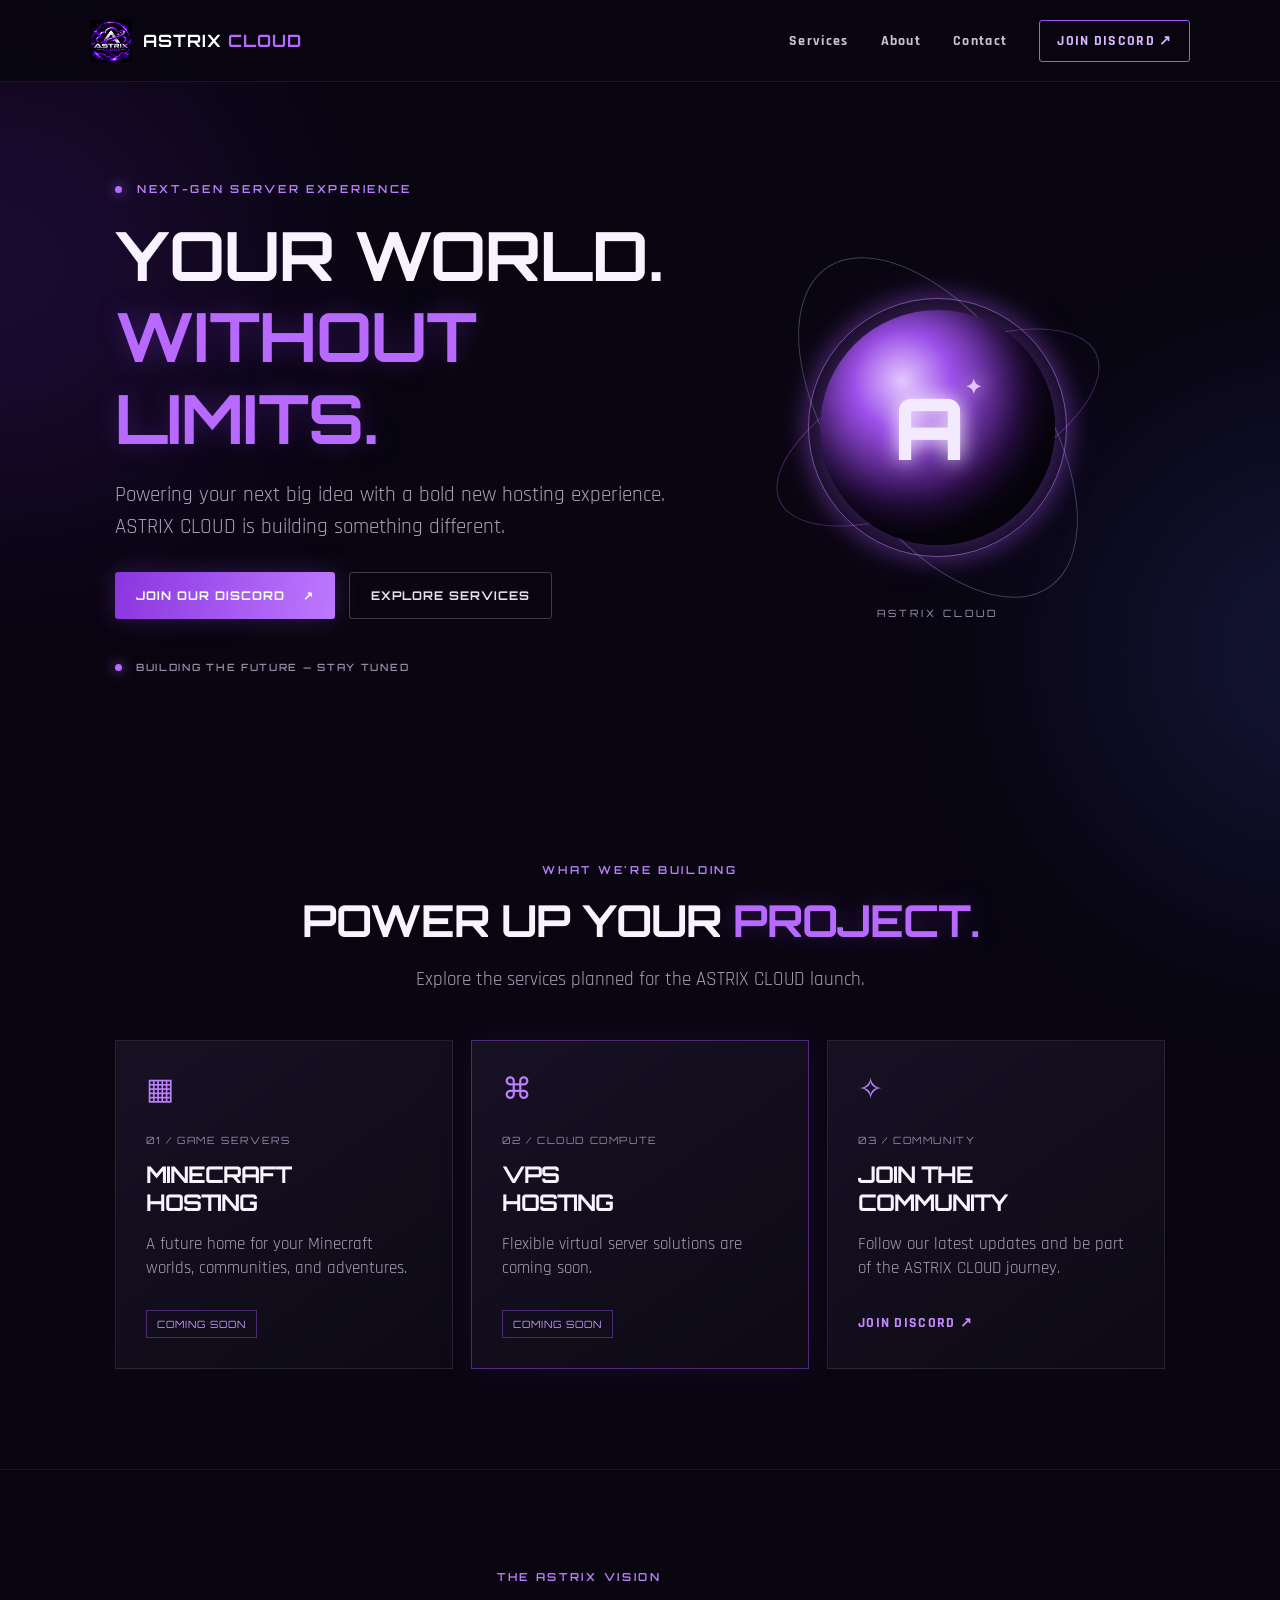
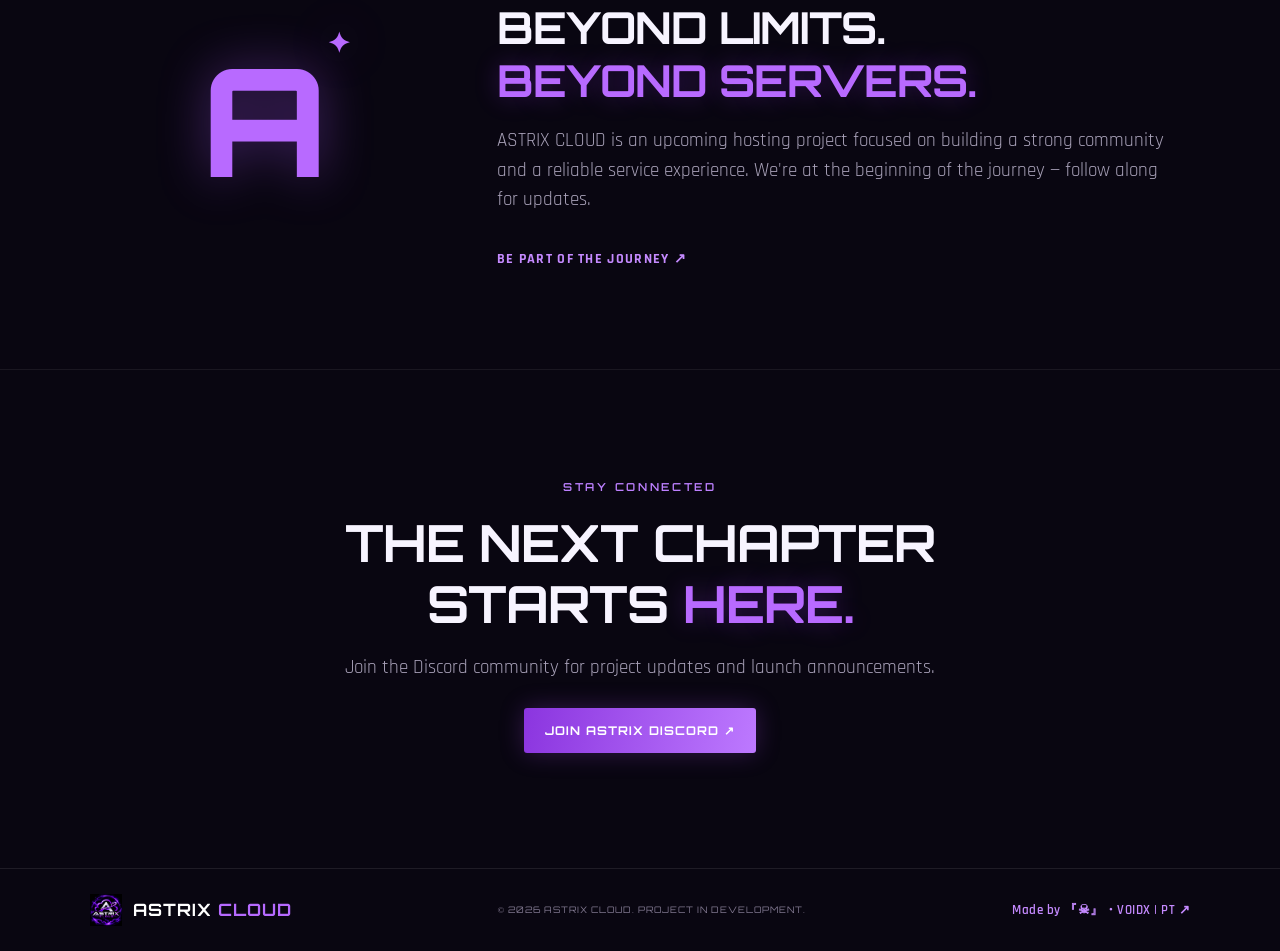
==== index.html @ 00c12e56 "Update index.html" ====
<!DOCTYPE html>
<html lang="en">
<head>
<meta charset="UTF-8">
<meta name="viewport" content="width=device-width, initial-scale=1.0">
<meta name="theme-color" content="#090611">
<title>ASTRIX CLOUD | Beyond Limits. Beyond Servers.</title>
<link rel="stylesheet" href="style.css">
</head>
<body>

<div class="ambient ambient-one"></div>
<div class="ambient ambient-two"></div>

<header class="topbar">
<a class="brand" href="#home">
<img src="AstrIX%20Cloud%20Neon%20Orbital%20Emblem.png" alt="ASTRIX CLOUD logo">
<span>ASTRIX <b>CLOUD</b></span>
</a>

<nav id="nav">
<a href="#services">Services</a>
<a href="#about">About</a>
<a href="#contact">Contact</a>
<a class="nav-cta" href="https://discord.gg/RMEctBCFh" target="_blank" rel="noopener">JOIN DISCORD ↗</a>
</nav>

<button class="menu" id="menu" aria-label="Toggle navigation">☰</button>
</header>

<main id="home">

<section class="hero">
<div class="hero-copy">
<div class="eyebrow"><span></span> NEXT-GEN SERVER EXPERIENCE</div>

<h1>YOUR WORLD.<br><em>WITHOUT LIMITS.</em></h1>

<p class="lead">Powering your next big idea with a bold new hosting experience. ASTRIX CLOUD is building something different.</p>

<div class="actions">
<a class="button primary" href="https://discord.gg/RMEctBCFh" target="_blank" rel="noopener">JOIN OUR DISCORD <span>↗</span></a>
<a class="button secondary" href="#services">EXPLORE SERVICES</a>
</div>

<div class="hero-note"><span class="pulse"></span> BUILDING THE FUTURE — STAY TUNED</div>
</div>

<div class="orb-wrap">
<div class="orbit orbit-a"></div>
<div class="orbit orbit-b"></div>
<div class="orb"><div class="orb-core">A<span>✦</span></div></div>
<div class="orbit-label">ASTRIX CLOUD</div>
</div>
</section>

<section class="section" id="services">
<div class="section-head">
<div class="eyebrow">WHAT WE'RE BUILDING</div>
<h2>POWER UP YOUR <em>PROJECT.</em></h2>
<p>Explore the services planned for the ASTRIX CLOUD launch.</p>
</div>

<div class="cards">

<article class="service-card">
<div class="card-icon">▦</div>
<div class="card-tag">01 / GAME SERVERS</div>
<h3>MINECRAFT<br>HOSTING</h3>
<p>A future home for your Minecraft worlds, communities, and adventures.</p>
<span class="status">COMING SOON</span>
</article>

<article class="service-card featured">
<div class="card-icon">⌘</div>
<div class="card-tag">02 / CLOUD COMPUTE</div>
<h3>VPS<br>HOSTING</h3>
<p>Flexible virtual server solutions are coming soon.</p>
<span class="status">COMING SOON</span>
</article>

<article class="service-card">
<div class="card-icon">✧</div>
<div class="card-tag">03 / COMMUNITY</div>
<h3>JOIN THE<br>COMMUNITY</h3>
<p>Follow our latest updates and be part of the ASTRIX CLOUD journey.</p>
<a class="text-link" href="https://discord.gg/RMEctBCFh" target="_blank" rel="noopener">JOIN DISCORD ↗</a>
</article>

</div>
</section>

<section class="about section" id="about">
<div class="about-mark">A<span>✦</span></div>

<div>
<div class="eyebrow">THE ASTRIX VISION</div>
<h2>BEYOND LIMITS.<br><em>BEYOND SERVERS.</em></h2>
<p>ASTRIX CLOUD is an upcoming hosting project focused on building a strong community and a reliable service experience. We're at the beginning of the journey — follow along for updates.</p>
<a class="text-link" href="https://discord.gg/RMEctBCFh" target="_blank" rel="noopener">BE PART OF THE JOURNEY ↗</a>
</div>
</section>

<section class="contact section" id="contact">
<div class="eyebrow">STAY CONNECTED</div>
<h2>THE NEXT CHAPTER<br>STARTS <em>HERE.</em></h2>
<p>Join the Discord community for project updates and launch announcements.</p>
<a class="button primary" href="https://discord.gg/RMEctBCFh" target="_blank" rel="noopener">JOIN ASTRIX DISCORD ↗</a>
</section>

</main>

<footer>
<a class="brand footer-brand" href="#home">
<img src="AstrIX%20Cloud%20Neon%20Orbital%20Emblem.png" alt="">
<span>ASTRIX <b>CLOUD</b></span>
</a>

<span class="copyright">© 2026 ASTRIX CLOUD. PROJECT IN DEVELOPMENT.</span>

<a class="credit" href="https://discord.com/channels/@me/1573220129108664345" target="_blank" rel="noopener">Made by 『☠』・VOIDX | PT ↗</a>
</footer>

<script src="script.js"></script>
</body>
</html>
---- style.css ----
@import url('https://fonts.googleapis.com/css2?family=Orbitron:wght@400;500;600;700;800&family=Rajdhani:wght@400;500;600;700&display=swap');
:root{--bg:#090611;--panel:#110d1d;--purple:#a855f7;--violet:#7c3aed;--silver:#d8d6e2;--muted:#a7a0b7}
*{box-sizing:border-box}html{scroll-behavior:smooth}body{margin:0;background:var(--bg);color:#f7f4ff;font-family:Rajdhani,Arial,sans-serif;overflow-x:hidden}
.ambient{position:fixed;width:440px;height:440px;border-radius:50%;filter:blur(130px);opacity:.17;pointer-events:none;z-index:-1}.ambient-one{background:#8b2cff;top:5%;left:-220px}.ambient-two{background:#5366ff;right:-260px;top:48%}
.topbar{height:82px;display:flex;align-items:center;justify-content:space-between;padding:0 7%;border-bottom:1px solid #ffffff12;background:#090611d9;backdrop-filter:blur(14px);position:sticky;top:0;z-index:10}
.brand{display:flex;align-items:center;gap:11px;color:#fff;text-decoration:none;font:700 17px Orbitron,sans-serif;letter-spacing:1px}.brand img{width:42px;height:42px;object-fit:contain}.brand b{color:#b66aff}
nav{display:flex;align-items:center;gap:32px}nav a,.text-link{color:#c9c3d6;text-decoration:none;font-weight:700;letter-spacing:1.3px;font-size:14px}nav a:hover,.text-link:hover{color:#c78aff}.nav-cta{border:1px solid #a855f7;padding:11px 17px;color:#d9b7ff;border-radius:3px}.menu{display:none;background:none;border:0;color:white;font-size:25px}
.hero{min-height:650px;padding:100px 9% 90px;display:grid;grid-template-columns:1.1fr .9fr;align-items:center;gap:40px;max-width:1440px;margin:auto}.eyebrow{font:600 11px Orbitron,sans-serif;letter-spacing:2.7px;color:#bd80ff}.eyebrow span,.pulse{display:inline-block;width:7px;height:7px;border-radius:50%;background:#b76aff;box-shadow:0 0 13px #b76aff;margin-right:9px}
h1,h2,h3{font-family:Orbitron,sans-serif;margin:18px 0;line-height:1.2;letter-spacing:-1px}h1{font-size:clamp(38px,5.3vw,72px)}h1 em,h2 em{font-style:normal;color:#b86aff;text-shadow:0 0 25px #8b35db55}h2{font-size:clamp(27px,3.5vw,44px)}.lead{max-width:550px;color:var(--muted);font-size:21px;line-height:1.5}.actions{display:flex;gap:14px;flex-wrap:wrap;margin:30px 0}.button{display:inline-flex;align-items:center;gap:18px;padding:15px 21px;text-decoration:none;font:700 12px Orbitron,sans-serif;letter-spacing:1px;border-radius:3px;transition:.2s}.primary{background:linear-gradient(100deg,#8b35df,#bd79ff);color:white;box-shadow:0 0 25px #9d48e544}.primary:hover{transform:translateY(-3px);box-shadow:0 0 34px #9d48e577}.secondary{border:1px solid #ffffff38;color:#e5dff0}.secondary:hover{border-color:#b86aff}.hero-note{font:600 10px Orbitron,sans-serif;letter-spacing:1.7px;color:#938aa5;margin-top:42px}
.orb-wrap{height:390px;position:relative;display:grid;place-items:center}.orb{width:235px;height:235px;border-radius:50%;display:grid;place-items:center;background:radial-gradient(circle at 35% 30%,#e5c7ff,#9c4fe9 22%,#30104e 55%,#090611 72%);box-shadow:0 0 45px #a855f777, inset -20px -25px 50px #05030b;position:relative}.orb:before{content:"";position:absolute;inset:-12px;border:1px solid #c58aff88;border-radius:50%;box-shadow:0 0 25px #a855f755}.orb-core{font:800 85px Orbitron;color:#f4eaff;text-shadow:0 0 20px #fff}.orb-core span{font-size:20px;vertical-align:top;color:#e4c6ff}.orbit{position:absolute;border:1px solid #b36aff55;border-radius:50%;width:350px;height:145px;transform:rotate(-25deg)}.orbit-b{width:390px;height:205px;transform:rotate(55deg);border-color:#aeb3d455}.orbit-label{position:absolute;bottom:4px;font:10px Orbitron;letter-spacing:3px;color:#a69bb8}
.section{padding:100px 9%;max-width:1440px;margin:auto}.section-head{text-align:center;margin-bottom:48px}.section-head p,.contact p{color:var(--muted);font-size:19px}.cards{display:grid;grid-template-columns:repeat(3,1fr);gap:18px}.service-card{padding:30px;background:linear-gradient(145deg,#171124,#0d0a15);border:1px solid #ffffff16;min-height:300px;position:relative}.service-card.featured{border-color:#a855f766;box-shadow:0 0 35px #8b35df18}.card-icon{font-size:30px;color:#bd80ff}.card-tag{font:10px Orbitron;color:#9286a8;letter-spacing:1.6px;margin-top:25px}.service-card h3{font-size:23px;margin:15px 0}.service-card p{color:#aaa2b9;font-size:17px;line-height:1.4}.status{display:inline-block;margin-top:12px;padding:7px 10px;border:1px solid #a855f766;color:#c993ff;font:10px Orbitron;letter-spacing:1px}.text-link{display:inline-block;margin-top:16px;color:#c58aff}
.about{display:grid;grid-template-columns:.65fr 1.35fr;align-items:center;gap:60px;border-top:1px solid #ffffff12;border-bottom:1px solid #ffffff12}.about p{max-width:680px;color:var(--muted);font-size:19px;line-height:1.55}.about-mark{font:800 150px Orbitron;color:#b86aff;text-shadow:0 0 50px #a855f766;text-align:center}.about-mark span{font-size:28px;vertical-align:top}
.contact{text-align:center;padding-top:110px;padding-bottom:115px}.contact p{margin:20px auto 28px}.contact h2{font-size:clamp(32px,4vw,52px)}
footer{border-top:1px solid #ffffff17;padding:25px 7%;display:flex;align-items:center;justify-content:space-between;gap:20px;flex-wrap:wrap}.footer-brand img{width:32px;height:32px}.copyright{font:9px Orbitron;color:#827991;letter-spacing:1px}.credit{font:600 13px Rajdhani;color:#c58aff;text-decoration:none;letter-spacing:.5px}.credit:hover{color:#fff}
@media(max-width:800px){.topbar{padding:0 5%}.menu{display:block}nav{display:none;position:absolute;top:81px;left:0;right:0;background:#100b1b;padding:22px;flex-direction:column;gap:22px;border-bottom:1px solid #ffffff22}nav.open{display:flex}.hero{grid-template-columns:1fr;padding:75px 7% 55px;text-align:center}.lead{margin:auto}.actions{justify-content:center}.orb-wrap{height:330px;transform:scale(.85)}.section{padding:75px 7%}.cards{grid-template-columns:1fr}.about{grid-template-columns:1fr;gap:20px;text-align:center}.about-mark{font-size:100px}.about p{margin:auto}.copyright{order:3;width:100%;text-align:center}footer{justify-content:center;text-align:center}}
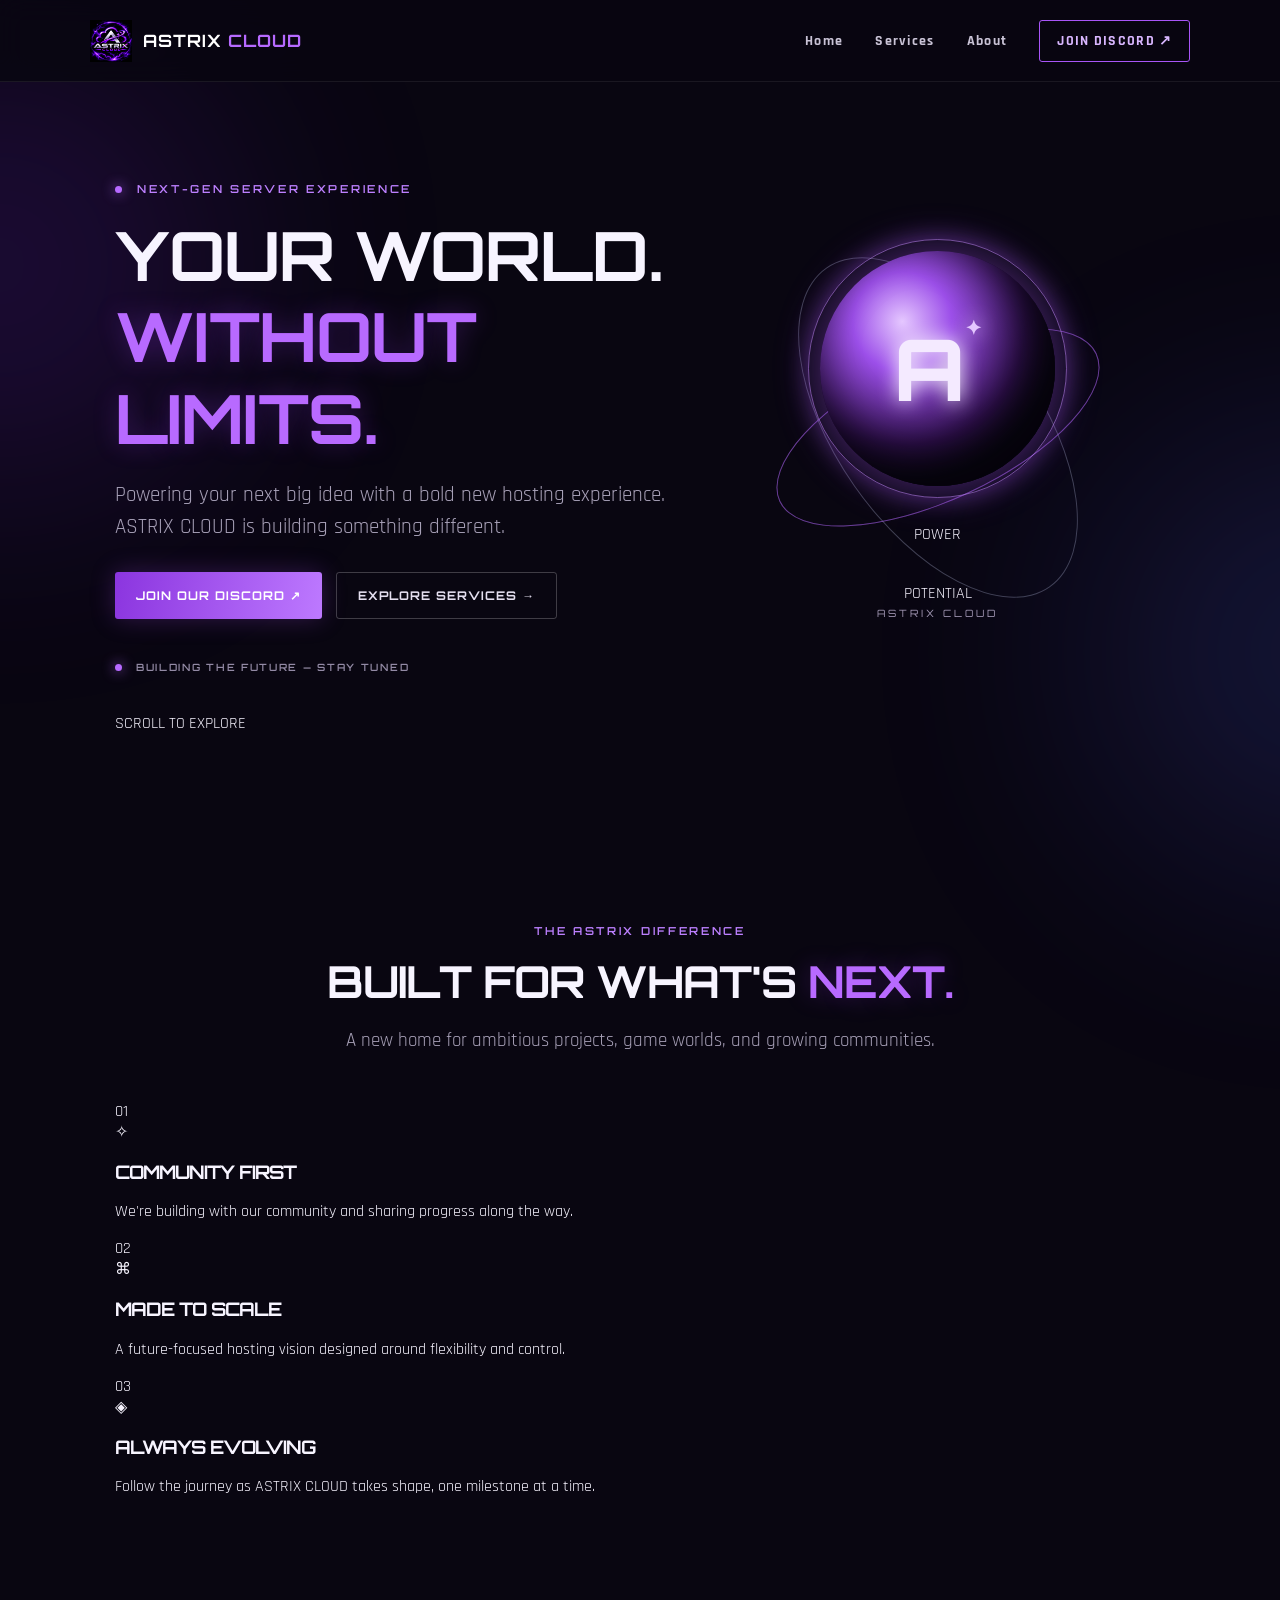
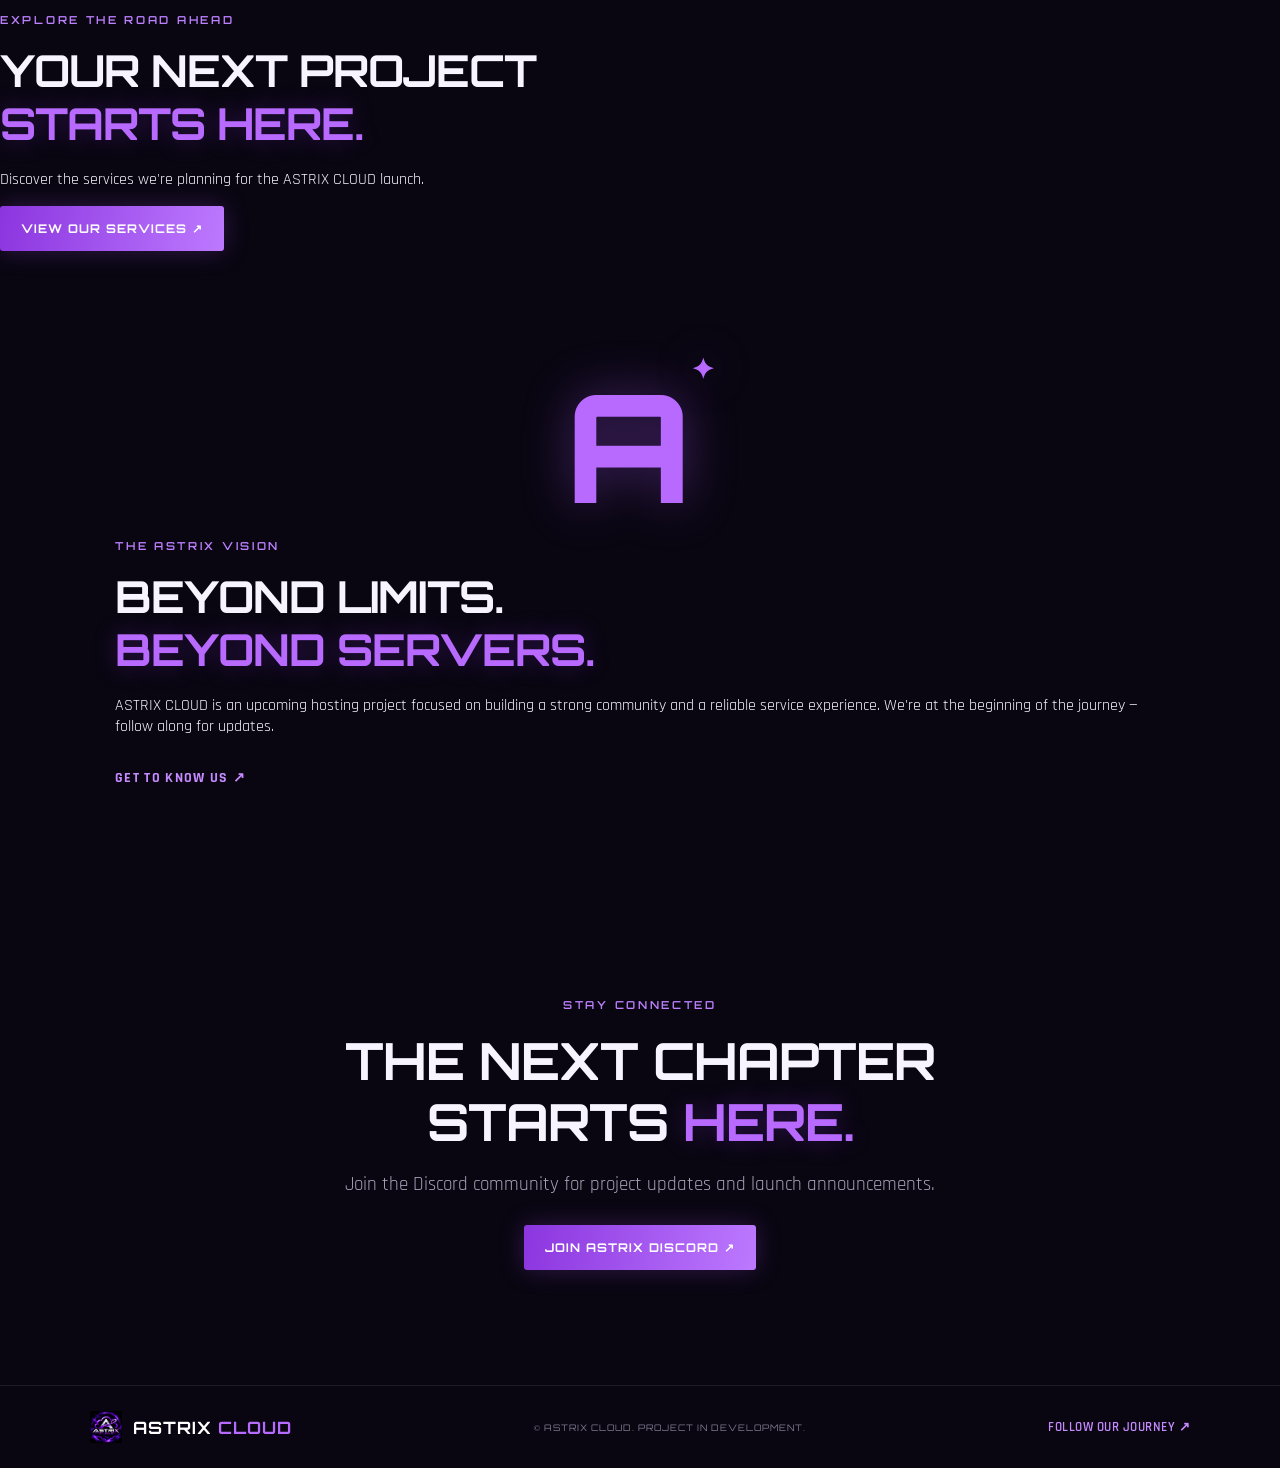
==== commit fc2991b8: "Update index.html" ====
--- a/index.html
+++ b/index.html
@@ -5,123 +5,122 @@
 <meta charset="UTF-8">
 <meta name="viewport" content="width=device-width, initial-scale=1.0">
 <meta name="theme-color" content="#090611">
-<title>ASTRIX CLOUD | Beyond Limits. Beyond Servers.</title>
+<title>ASTRIX CLOUD | Beyond Limits</title>
+<link rel="preconnect" href="https://fonts.googleapis.com">
+<link href="https://fonts.googleapis.com/css2?family=Orbitron:wght@400;500;600;700;800&family=Rajdhani:wght@400;500;600;700&display=swap" rel="stylesheet">
 <link rel="stylesheet" href="style.css">
 </head>
 <body>
-
+<div class="page-progress"></div>
+<div class="cursor-glow"></div>
 <div class="ambient ambient-one"></div>
 <div class="ambient ambient-two"></div>
+<div class="site-grid"></div>
 
 <header class="topbar">
-<a class="brand" href="#home">
-<img src="AstrIX%20Cloud%20Neon%20Orbital%20Emblem.png" alt="ASTRIX CLOUD logo">
+<a class="brand" href="index.html">
+<img src="AstrIX%20Cloud%20Neon%20Orbital%20Emblem.png" alt="ASTRIX CLOUD">
 <span>ASTRIX <b>CLOUD</b></span>
 </a>
-
+<button class="menu" id="menu" aria-label="Toggle navigation">☰</button>
 <nav id="nav">
-<a href="#services">Services</a>
-<a href="#about">About</a>
-<a href="#contact">Contact</a>
-<a class="nav-cta" href="https://discord.gg/RMEctBCFh" target="_blank" rel="noopener">JOIN DISCORD ↗</a>
+<a class="active" href="index.html">Home</a>
+<a href="services.html">Services</a>
+<a href="about.html">About</a>
+<a class="nav-cta" href="https://discord.gg/RMEctBCFh" target="_blank">JOIN DISCORD ↗</a>
 </nav>
-
-<button class="menu" id="menu" aria-label="Toggle navigation">☰</button>
 </header>
 
-<main id="home">
-
-<section class="hero">
+<main>
+<section class="hero page-shell">
 <div class="hero-copy">
-<div class="eyebrow"><span></span> NEXT-GEN SERVER EXPERIENCE</div>
-
-<h1>YOUR WORLD.<br><em>WITHOUT LIMITS.</em></h1>
-
-<p class="lead">Powering your next big idea with a bold new hosting experience. ASTRIX CLOUD is building something different.</p>
-
-<div class="actions">
-<a class="button primary" href="https://discord.gg/RMEctBCFh" target="_blank" rel="noopener">JOIN OUR DISCORD <span>↗</span></a>
-<a class="button secondary" href="#services">EXPLORE SERVICES</a>
+<div class="eyebrow reveal"><span class="live-dot"></span> NEXT-GEN SERVER EXPERIENCE</div>
+<h1 class="reveal delay-1">YOUR WORLD.<br><em>WITHOUT LIMITS.</em></h1>
+<p class="lead reveal delay-2">Powering your next big idea with a bold new hosting experience. ASTRIX CLOUD is building something different.</p>
+<div class="actions reveal delay-3">
+<a class="button primary" href="https://discord.gg/RMEctBCFh" target="_blank">JOIN OUR DISCORD ↗</a>
+<a class="button secondary" href="services.html">EXPLORE SERVICES →</a>
+</div>
+<div class="hero-note reveal delay-3"><span class="pulse"></span> BUILDING THE FUTURE — STAY TUNED</div>
 </div>
 
-<div class="hero-note"><span class="pulse"></span> BUILDING THE FUTURE — STAY TUNED</div>
-</div>
-
-<div class="orb-wrap">
+<div class="orb-wrap reveal delay-2">
 <div class="orbit orbit-a"></div>
 <div class="orbit orbit-b"></div>
+<div class="orbit orbit-c"></div>
 <div class="orb"><div class="orb-core">A<span>✦</span></div></div>
 <div class="orbit-label">ASTRIX CLOUD</div>
+<span class="orbit-chip chip-one">POWER</span>
+<span class="orbit-chip chip-two">POTENTIAL</span>
+</div>
+<div class="scroll-cue"><span></span> SCROLL TO EXPLORE</div>
+</section>
+
+<section class="section page-shell">
+<div class="section-head reveal">
+<div class="eyebrow">THE ASTRIX DIFFERENCE</div>
+<h2>BUILT FOR WHAT'S <em>NEXT.</em></h2>
+<p>A new home for ambitious projects, game worlds, and growing communities.</p>
+</div>
+<div class="feature-strip">
+<article class="feature-card reveal">
+<span class="feature-number">01</span>
+<div class="feature-icon">✧</div>
+<h3>COMMUNITY FIRST</h3>
+<p>We're building with our community and sharing progress along the way.</p>
+</article>
+<article class="feature-card reveal delay-1">
+<span class="feature-number">02</span>
+<div class="feature-icon">⌘</div>
+<h3>MADE TO SCALE</h3>
+<p>A future-focused hosting vision designed around flexibility and control.</p>
+</article>
+<article class="feature-card reveal delay-2">
+<span class="feature-number">03</span>
+<div class="feature-icon">◈</div>
+<h3>ALWAYS EVOLVING</h3>
+<p>Follow the journey as ASTRIX CLOUD takes shape, one milestone at a time.</p>
+</article>
 </div>
 </section>
 
-<section class="section" id="services">
-<div class="section-head">
-<div class="eyebrow">WHAT WE'RE BUILDING</div>
-<h2>POWER UP YOUR <em>PROJECT.</em></h2>
-<p>Explore the services planned for the ASTRIX CLOUD launch.</p>
+<section class="preview-band">
+<div class="preview-inner page-shell reveal">
+<div>
+<div class="eyebrow">EXPLORE THE ROAD AHEAD</div>
+<h2>YOUR NEXT PROJECT<br><em>STARTS HERE.</em></h2>
+<p>Discover the services we're planning for the ASTRIX CLOUD launch.</p>
 </div>
-
-<div class="cards">
-
-<article class="service-card">
-<div class="card-icon">▦</div>
-<div class="card-tag">01 / GAME SERVERS</div>
-<h3>MINECRAFT<br>HOSTING</h3>
-<p>A future home for your Minecraft worlds, communities, and adventures.</p>
-<span class="status">COMING SOON</span>
-</article>
-
-<article class="service-card featured">
-<div class="card-icon">⌘</div>
-<div class="card-tag">02 / CLOUD COMPUTE</div>
-<h3>VPS<br>HOSTING</h3>
-<p>Flexible virtual server solutions are coming soon.</p>
-<span class="status">COMING SOON</span>
-</article>
-
-<article class="service-card">
-<div class="card-icon">✧</div>
-<div class="card-tag">03 / COMMUNITY</div>
-<h3>JOIN THE<br>COMMUNITY</h3>
-<p>Follow our latest updates and be part of the ASTRIX CLOUD journey.</p>
-<a class="text-link" href="https://discord.gg/RMEctBCFh" target="_blank" rel="noopener">JOIN DISCORD ↗</a>
-</article>
-
+<a class="button primary" href="services.html">VIEW OUR SERVICES ↗</a>
 </div>
 </section>
 
-<section class="about section" id="about">
-<div class="about-mark">A<span>✦</span></div>
-
-<div>
+<section class="section page-shell mini-about">
+<div class="about-mark reveal">A<span>✦</span></div>
+<div class="reveal delay-1">
 <div class="eyebrow">THE ASTRIX VISION</div>
 <h2>BEYOND LIMITS.<br><em>BEYOND SERVERS.</em></h2>
 <p>ASTRIX CLOUD is an upcoming hosting project focused on building a strong community and a reliable service experience. We're at the beginning of the journey — follow along for updates.</p>
-<a class="text-link" href="https://discord.gg/RMEctBCFh" target="_blank" rel="noopener">BE PART OF THE JOURNEY ↗</a>
+<a class="text-link" href="about.html">GET TO KNOW US ↗</a>
 </div>
 </section>
 
-<section class="contact section" id="contact">
+<section class="contact section page-shell reveal">
 <div class="eyebrow">STAY CONNECTED</div>
 <h2>THE NEXT CHAPTER<br>STARTS <em>HERE.</em></h2>
 <p>Join the Discord community for project updates and launch announcements.</p>
-<a class="button primary" href="https://discord.gg/RMEctBCFh" target="_blank" rel="noopener">JOIN ASTRIX DISCORD ↗</a>
+<a class="button primary" href="https://discord.gg/RMEctBCFh" target="_blank">JOIN ASTRIX DISCORD ↗</a>
 </section>
-
 </main>
 
 <footer>
-<a class="brand footer-brand" href="#home">
+<a class="brand footer-brand" href="index.html">
 <img src="AstrIX%20Cloud%20Neon%20Orbital%20Emblem.png" alt="">
 <span>ASTRIX <b>CLOUD</b></span>
 </a>
-
-<span class="copyright">© 2026 ASTRIX CLOUD. PROJECT IN DEVELOPMENT.</span>
-
-<a class="credit" href="https://discord.com/channels/@me/1573220129108664345" target="_blank" rel="noopener">Made by 『☠』・VOIDX | PT ↗</a>
+<span class="copyright">© <span class="year"></span> ASTRIX CLOUD. PROJECT IN DEVELOPMENT.</span>
+<a class="credit" href="https://discord.gg/RMEctBCFh" target="_blank">FOLLOW OUR JOURNEY ↗</a>
 </footer>
-
 <script src="script.js"></script>
 </body>
 </html>
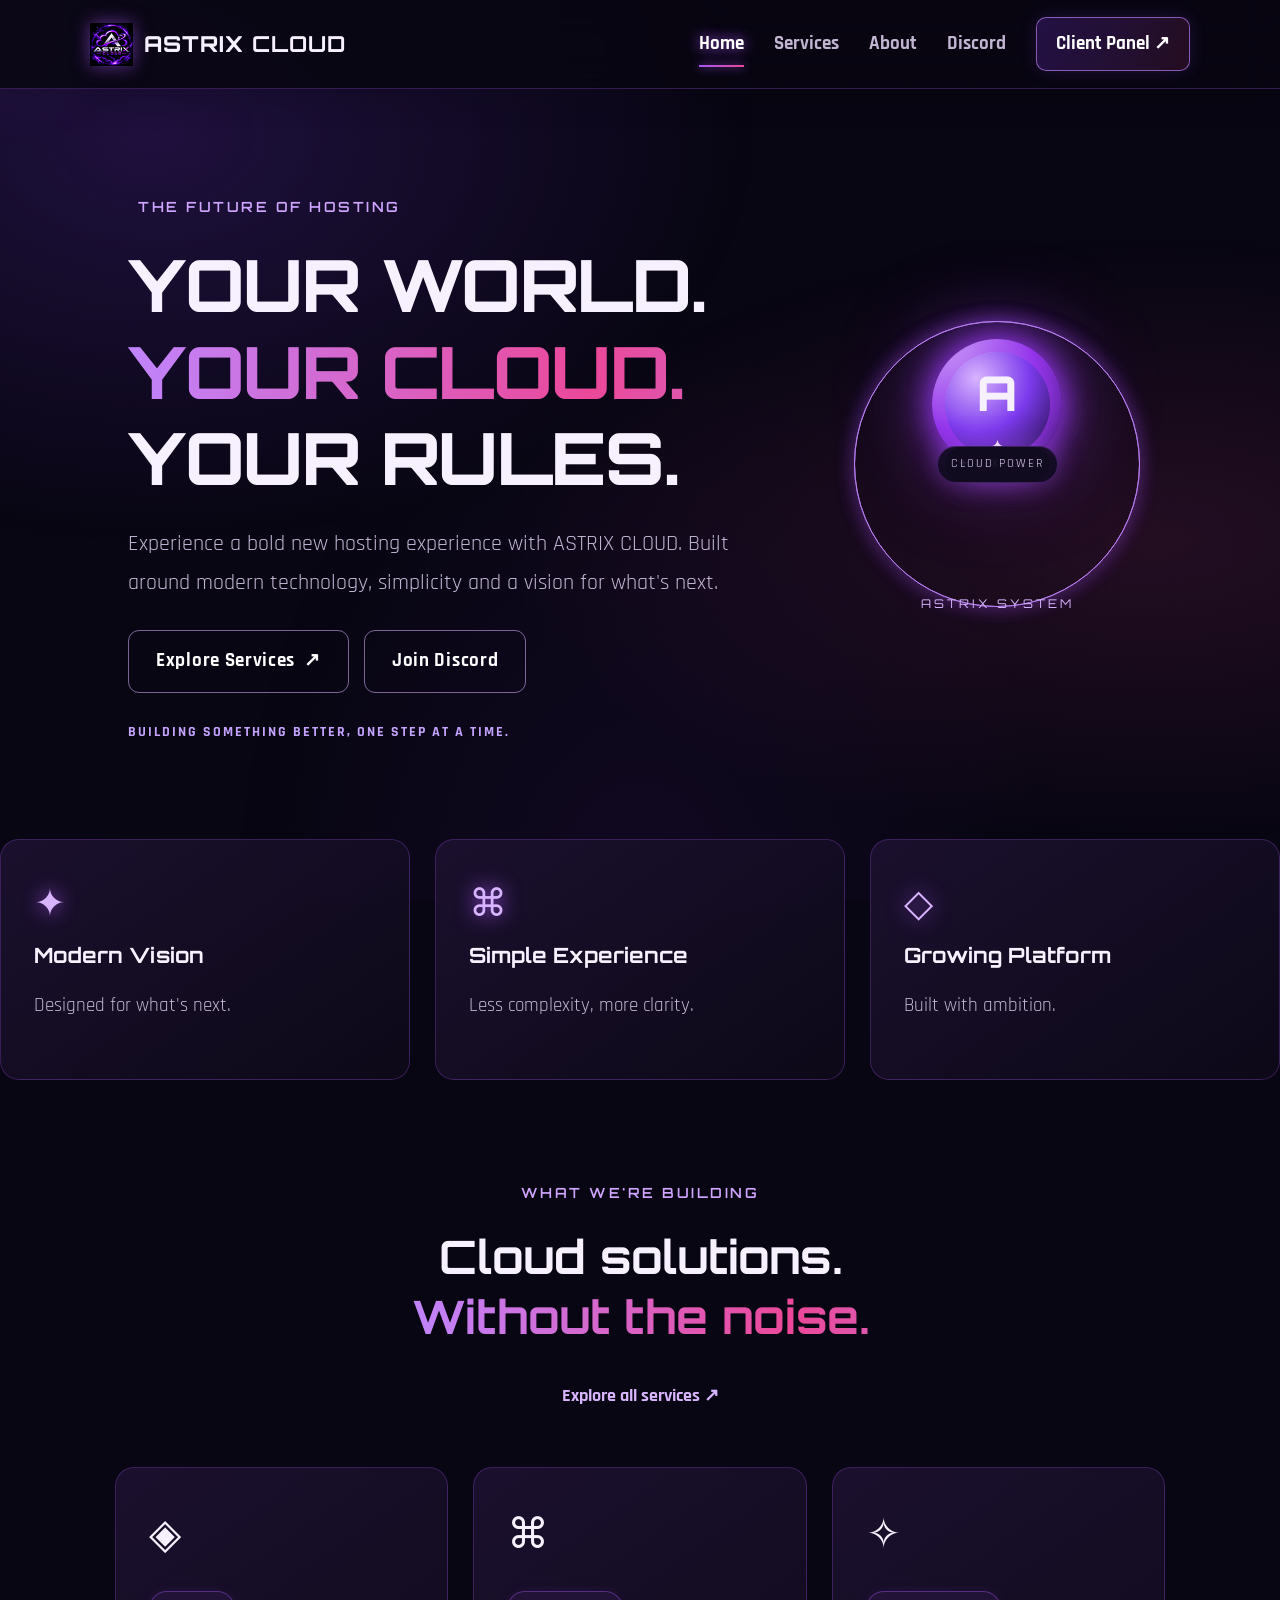
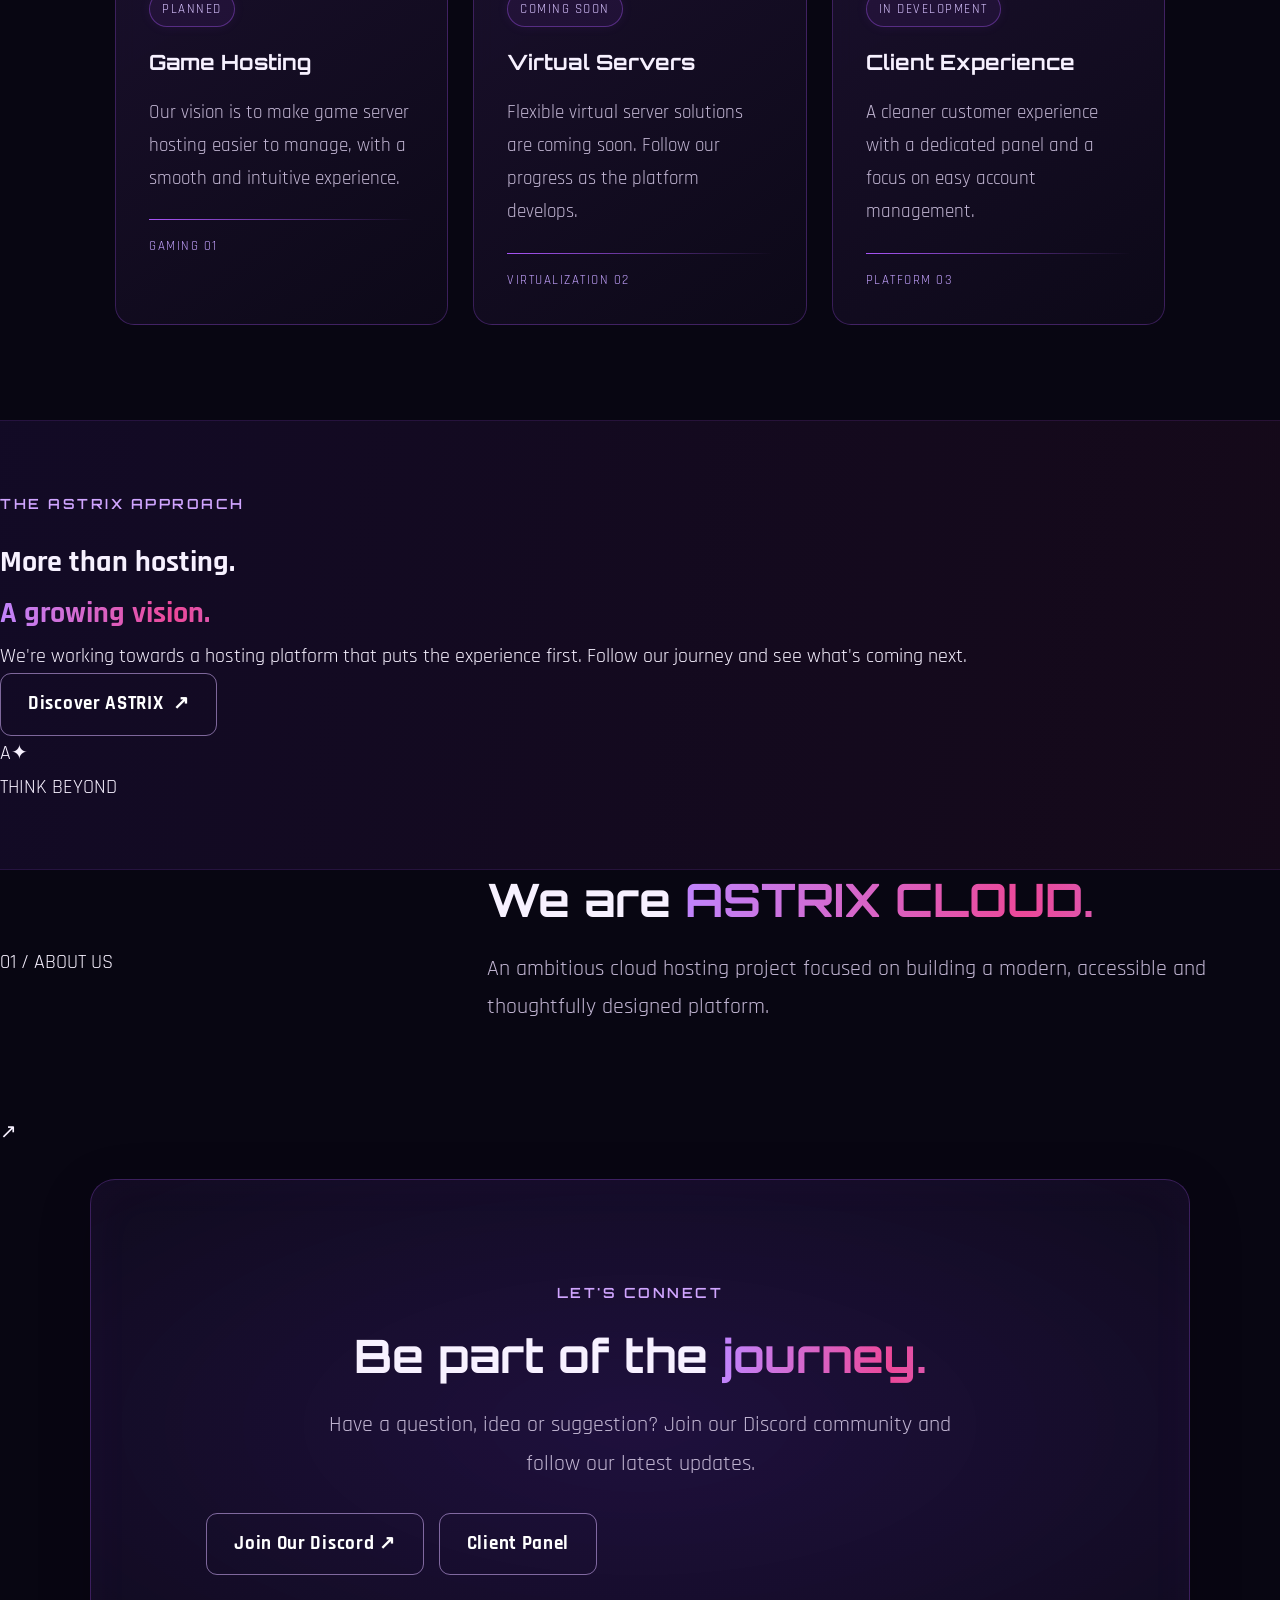
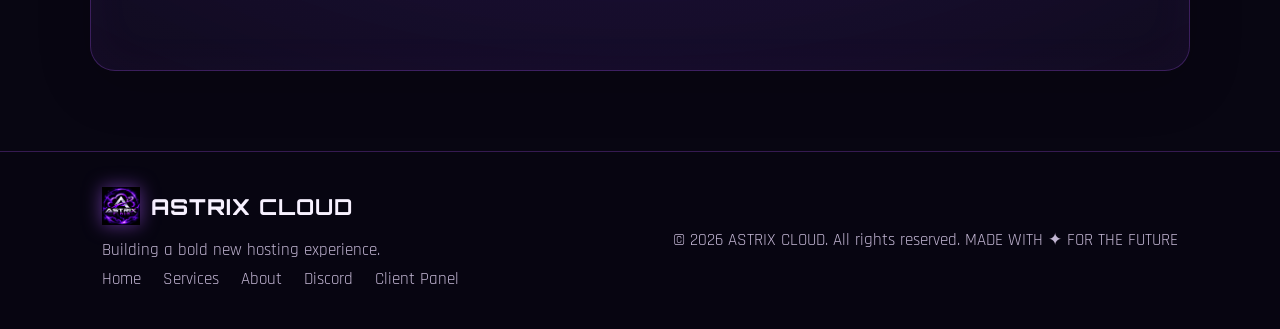
==== commit 1e8ee8a0: "Update index.html" ====
--- a/index.html
+++ b/index.html
@@ -2,125 +2,239 @@
 <!DOCTYPE html>
 <html lang="en">
 <head>
-<meta charset="UTF-8">
-<meta name="viewport" content="width=device-width, initial-scale=1.0">
-<meta name="theme-color" content="#090611">
-<title>ASTRIX CLOUD | Beyond Limits</title>
-<link rel="preconnect" href="https://fonts.googleapis.com">
-<link href="https://fonts.googleapis.com/css2?family=Orbitron:wght@400;500;600;700;800&family=Rajdhani:wght@400;500;600;700&display=swap" rel="stylesheet">
-<link rel="stylesheet" href="style.css">
+  <meta charset="UTF-8">
+  <meta name="viewport" content="width=device-width, initial-scale=1.0">
+  <meta name="theme-color" content="#080612">
+  <meta name="description" content="ASTRIX CLOUD — A bold new hosting experience. Explore reliable, modern cloud hosting solutions.">
+  <title>ASTRIX CLOUD — Next-Generation Cloud Hosting</title>
+  <link rel="preconnect" href="https://fonts.googleapis.com">
+  <link rel="preconnect" href="https://fonts.gstatic.com" crossorigin>
+  <link href="https://fonts.googleapis.com/css2?family=Orbitron:wght@500;600;700;800&family=Rajdhani:wght@400;500;600;700&display=swap" rel="stylesheet">
+  <link rel="stylesheet" href="style.css">
 </head>
+
 <body>
-<div class="page-progress"></div>
-<div class="cursor-glow"></div>
-<div class="ambient ambient-one"></div>
-<div class="ambient ambient-two"></div>
-<div class="site-grid"></div>
-
-<header class="topbar">
-<a class="brand" href="index.html">
-<img src="AstrIX%20Cloud%20Neon%20Orbital%20Emblem.png" alt="ASTRIX CLOUD">
-<span>ASTRIX <b>CLOUD</b></span>
-</a>
-<button class="menu" id="menu" aria-label="Toggle navigation">☰</button>
-<nav id="nav">
-<a class="active" href="index.html">Home</a>
-<a href="services.html">Services</a>
-<a href="about.html">About</a>
-<a class="nav-cta" href="https://discord.gg/RMEctBCFh" target="_blank">JOIN DISCORD ↗</a>
-</nav>
-</header>
-
-<main>
-<section class="hero page-shell">
-<div class="hero-copy">
-<div class="eyebrow reveal"><span class="live-dot"></span> NEXT-GEN SERVER EXPERIENCE</div>
-<h1 class="reveal delay-1">YOUR WORLD.<br><em>WITHOUT LIMITS.</em></h1>
-<p class="lead reveal delay-2">Powering your next big idea with a bold new hosting experience. ASTRIX CLOUD is building something different.</p>
-<div class="actions reveal delay-3">
-<a class="button primary" href="https://discord.gg/RMEctBCFh" target="_blank">JOIN OUR DISCORD ↗</a>
-<a class="button secondary" href="services.html">EXPLORE SERVICES →</a>
-</div>
-<div class="hero-note reveal delay-3"><span class="pulse"></span> BUILDING THE FUTURE — STAY TUNED</div>
-</div>
-
-<div class="orb-wrap reveal delay-2">
-<div class="orbit orbit-a"></div>
-<div class="orbit orbit-b"></div>
-<div class="orbit orbit-c"></div>
-<div class="orb"><div class="orb-core">A<span>✦</span></div></div>
-<div class="orbit-label">ASTRIX CLOUD</div>
-<span class="orbit-chip chip-one">POWER</span>
-<span class="orbit-chip chip-two">POTENTIAL</span>
-</div>
-<div class="scroll-cue"><span></span> SCROLL TO EXPLORE</div>
-</section>
-
-<section class="section page-shell">
-<div class="section-head reveal">
-<div class="eyebrow">THE ASTRIX DIFFERENCE</div>
-<h2>BUILT FOR WHAT'S <em>NEXT.</em></h2>
-<p>A new home for ambitious projects, game worlds, and growing communities.</p>
-</div>
-<div class="feature-strip">
-<article class="feature-card reveal">
-<span class="feature-number">01</span>
-<div class="feature-icon">✧</div>
-<h3>COMMUNITY FIRST</h3>
-<p>We're building with our community and sharing progress along the way.</p>
-</article>
-<article class="feature-card reveal delay-1">
-<span class="feature-number">02</span>
-<div class="feature-icon">⌘</div>
-<h3>MADE TO SCALE</h3>
-<p>A future-focused hosting vision designed around flexibility and control.</p>
-</article>
-<article class="feature-card reveal delay-2">
-<span class="feature-number">03</span>
-<div class="feature-icon">◈</div>
-<h3>ALWAYS EVOLVING</h3>
-<p>Follow the journey as ASTRIX CLOUD takes shape, one milestone at a time.</p>
-</article>
-</div>
-</section>
-
-<section class="preview-band">
-<div class="preview-inner page-shell reveal">
-<div>
-<div class="eyebrow">EXPLORE THE ROAD AHEAD</div>
-<h2>YOUR NEXT PROJECT<br><em>STARTS HERE.</em></h2>
-<p>Discover the services we're planning for the ASTRIX CLOUD launch.</p>
-</div>
-<a class="button primary" href="services.html">VIEW OUR SERVICES ↗</a>
-</div>
-</section>
-
-<section class="section page-shell mini-about">
-<div class="about-mark reveal">A<span>✦</span></div>
-<div class="reveal delay-1">
-<div class="eyebrow">THE ASTRIX VISION</div>
-<h2>BEYOND LIMITS.<br><em>BEYOND SERVERS.</em></h2>
-<p>ASTRIX CLOUD is an upcoming hosting project focused on building a strong community and a reliable service experience. We're at the beginning of the journey — follow along for updates.</p>
-<a class="text-link" href="about.html">GET TO KNOW US ↗</a>
-</div>
-</section>
-
-<section class="contact section page-shell reveal">
-<div class="eyebrow">STAY CONNECTED</div>
-<h2>THE NEXT CHAPTER<br>STARTS <em>HERE.</em></h2>
-<p>Join the Discord community for project updates and launch announcements.</p>
-<a class="button primary" href="https://discord.gg/RMEctBCFh" target="_blank">JOIN ASTRIX DISCORD ↗</a>
-</section>
-</main>
-
-<footer>
-<a class="brand footer-brand" href="index.html">
-<img src="AstrIX%20Cloud%20Neon%20Orbital%20Emblem.png" alt="">
-<span>ASTRIX <b>CLOUD</b></span>
-</a>
-<span class="copyright">© <span class="year"></span> ASTRIX CLOUD. PROJECT IN DEVELOPMENT.</span>
-<a class="credit" href="https://discord.gg/RMEctBCFh" target="_blank">FOLLOW OUR JOURNEY ↗</a>
-</footer>
-<script src="script.js"></script>
+  <div class="page-progress"></div>
+  <div class="ambient"></div>
+  <div class="site-grid"></div>
+  <div class="cursor-glow"></div>
+
+  <!-- NAVIGATION -->
+  <header class="topbar">
+    <a class="brand" href="index.html" aria-label="ASTRIX CLOUD Home">
+      <img src="AstrIX%20Cloud%20Neon%20Orbital%20Emblem.png" alt="ASTRIX CLOUD Logo">
+      <span>ASTRIX <strong>CLOUD</strong></span>
+    </a>
+
+    <button class="menu" id="menu" type="button" aria-label="Toggle navigation" aria-expanded="false">☰</button>
+
+    <nav id="nav" aria-label="Main navigation">
+      <a href="index.html" class="active">Home</a>
+      <a href="services.html">Services</a>
+      <a href="about.html">About</a>
+      <a href="https://discord.gg/RMEctBCFh" target="_blank" rel="noopener noreferrer">Discord</a>
+      <a class="nav-cta" href="PANEL.HTML">Client Panel ↗</a>
+    </nav>
+  </header>
+
+  <main>
+    <!-- HERO -->
+    <section class="hero page-shell">
+      <div class="hero-copy reveal">
+        <div class="eyebrow">
+          <span class="status-dot"></span>
+          THE FUTURE OF HOSTING
+        </div>
+
+        <h1>
+          YOUR WORLD.<br>
+          <span class="gradient-text">YOUR CLOUD.</span><br>
+          YOUR RULES.
+        </h1>
+
+        <p class="hero-description">
+          Experience a bold new hosting experience with ASTRIX CLOUD.
+          Built around modern technology, simplicity and a vision for what's next.
+        </p>
+
+        <div class="actions">
+          <a href="services.html" class="button button-primary">Explore Services <span>↗</span></a>
+          <a href="https://discord.gg/RMEctBCFh" class="button button-secondary" target="_blank" rel="noopener noreferrer">Join Discord</a>
+        </div>
+
+        <div class="hero-note">
+          <span class="note-line"></span>
+          <span>BUILDING SOMETHING BETTER, ONE STEP AT A TIME.</span>
+        </div>
+      </div>
+
+      <!-- ORBITAL VISUAL -->
+      <div class="orb-wrap reveal" aria-label="ASTRIX CLOUD orbital graphic">
+        <div class="orbit orbit-one"></div>
+        <div class="orbit orbit-two"></div>
+        <div class="orbit orbit-three"></div>
+
+        <div class="orb">
+          <div class="orb-core">
+            A<span>✦</span>
+          </div>
+        </div>
+
+        <div class="orbit-label label-top">ASTRIX SYSTEM</div>
+        <div class="orbit-chip chip-left">✦ NEXT GEN</div>
+        <div class="orbit-chip chip-right">CLOUD POWER</div>
+        <div class="orbit-spark spark-one"></div>
+        <div class="orbit-spark spark-two"></div>
+      </div>
+    </section>
+
+    <!-- INTRO STRIP -->
+    <section class="feature-strip page-shell reveal">
+      <div class="feature-card">
+        <span class="feature-icon">✦</span>
+        <div>
+          <h3>Modern Vision</h3>
+          <p>Designed for what's next.</p>
+        </div>
+      </div>
+
+      <div class="feature-card">
+        <span class="feature-icon">⌘</span>
+        <div>
+          <h3>Simple Experience</h3>
+          <p>Less complexity, more clarity.</p>
+        </div>
+      </div>
+
+      <div class="feature-card">
+        <span class="feature-icon">◇</span>
+        <div>
+          <h3>Growing Platform</h3>
+          <p>Built with ambition.</p>
+        </div>
+      </div>
+    </section>
+
+    <!-- SERVICES PREVIEW -->
+    <section class="section page-shell">
+      <div class="section-head reveal">
+        <div>
+          <div class="eyebrow">WHAT WE'RE BUILDING</div>
+          <h2>Cloud solutions.<br><span class="gradient-text">Without the noise.</span></h2>
+        </div>
+        <a href="services.html" class="text-link">Explore all services ↗</a>
+      </div>
+
+      <div class="service-grid">
+        <article class="service-card reveal">
+          <div class="service-icon">◈</div>
+          <span class="status-badge">PLANNED</span>
+          <h3>Game Hosting</h3>
+          <p>Our vision is to make game server hosting easier to manage, with a smooth and intuitive experience.</p>
+          <div class="card-line"></div>
+          <div class="card-footer">
+            <span>GAMING</span>
+            <span>01</span>
+          </div>
+        </article>
+
+        <article class="service-card reveal">
+          <div class="service-icon">⌘</div>
+          <span class="status-badge">COMING SOON</span>
+          <h3>Virtual Servers</h3>
+          <p>Flexible virtual server solutions are coming soon. Follow our progress as the platform develops.</p>
+          <div class="card-line"></div>
+          <div class="card-footer">
+            <span>VIRTUALIZATION</span>
+            <span>02</span>
+          </div>
+        </article>
+
+        <article class="service-card reveal">
+          <div class="service-icon">✧</div>
+          <span class="status-badge">IN DEVELOPMENT</span>
+          <h3>Client Experience</h3>
+          <p>A cleaner customer experience with a dedicated panel and a focus on easy account management.</p>
+          <div class="card-line"></div>
+          <div class="card-footer">
+            <span>PLATFORM</span>
+            <span>03</span>
+          </div>
+        </article>
+      </div>
+    </section>
+
+    <!-- FEATURE BAND -->
+    <section class="preview-band page-shell reveal">
+      <div class="preview-content">
+        <div class="eyebrow">THE ASTRIX APPROACH</div>
+        <h2>More than hosting.<br><span class="gradient-text">A growing vision.</span></h2>
+        <p>
+          We're working towards a hosting platform that puts the experience
+          first. Follow our journey and see what's coming next.
+        </p>
+        <a href="about.html" class="button button-primary">Discover ASTRIX <span>↗</span></a>
+      </div>
+      <div class="preview-art" aria-hidden="true">
+        <div class="preview-ring ring-a"></div>
+        <div class="preview-ring ring-b"></div>
+        <div class="preview-symbol">A<span>✦</span></div>
+        <div class="preview-caption">THINK BEYOND</div>
+      </div>
+    </section>
+
+    <!-- ABOUT PREVIEW -->
+    <section class="mini-about page-shell reveal">
+      <div class="mini-about-number">01 / ABOUT US</div>
+      <div>
+        <h2>We are <span class="gradient-text">ASTRIX CLOUD.</span></h2>
+        <p>
+          An ambitious cloud hosting project focused on building a modern,
+          accessible and thoughtfully designed platform.
+        </p>
+      </div>
+      <a href="about.html" class="round-link" aria-label="Read about ASTRIX CLOUD">↗</a>
+    </section>
+
+    <!-- CONTACT -->
+    <section class="contact section page-shell reveal">
+      <div class="contact-inner">
+        <div class="eyebrow">LET'S CONNECT</div>
+        <h2>Be part of the <span class="gradient-text">journey.</span></h2>
+        <p>Have a question, idea or suggestion? Join our Discord community and follow our latest updates.</p>
+        <div class="actions">
+          <a href="https://discord.gg/RMEctBCFh" class="button button-primary" target="_blank" rel="noopener noreferrer">Join Our Discord ↗</a>
+          <a href="PANEL.HTML" class="button button-secondary">Client Panel</a>
+        </div>
+      </div>
+    </section>
+  </main>
+
+  <!-- FOOTER -->
+  <footer class="footer">
+    <div class="footer-main page-shell">
+      <a class="brand footer-brand" href="index.html">
+        <img src="AstrIX%20Cloud%20Neon%20Orbital%20Emblem.png" alt="">
+        <span>ASTRIX <strong>CLOUD</strong></span>
+      </a>
+
+      <p>Building a bold new hosting experience.</p>
+
+      <div class="footer-links">
+        <a href="index.html">Home</a>
+        <a href="services.html">Services</a>
+        <a href="about.html">About</a>
+        <a href="https://discord.gg/RMEctBCFh" target="_blank" rel="noopener noreferrer">Discord</a>
+        <a href="PANEL.HTML">Client Panel</a>
+      </div>
+    </div>
+
+    <div class="copyright page-shell">
+      <span>© <span class="year"></span> ASTRIX CLOUD. All rights reserved.</span>
+      <span class="credit">MADE WITH ✦ FOR THE FUTURE</span>
+    </div>
+  </footer>
+
+  <script src="script.js"></script>
 </body>
 </html>
--- a/style.css
+++ b/style.css
@@ -1,15 +1,1281 @@
-@import url('https://fonts.googleapis.com/css2?family=Orbitron:wght@400;500;600;700;800&family=Rajdhani:wght@400;500;600;700&display=swap');
-:root{--bg:#090611;--panel:#110d1d;--purple:#a855f7;--violet:#7c3aed;--silver:#d8d6e2;--muted:#a7a0b7}
-*{box-sizing:border-box}html{scroll-behavior:smooth}body{margin:0;background:var(--bg);color:#f7f4ff;font-family:Rajdhani,Arial,sans-serif;overflow-x:hidden}
-.ambient{position:fixed;width:440px;height:440px;border-radius:50%;filter:blur(130px);opacity:.17;pointer-events:none;z-index:-1}.ambient-one{background:#8b2cff;top:5%;left:-220px}.ambient-two{background:#5366ff;right:-260px;top:48%}
-.topbar{height:82px;display:flex;align-items:center;justify-content:space-between;padding:0 7%;border-bottom:1px solid #ffffff12;background:#090611d9;backdrop-filter:blur(14px);position:sticky;top:0;z-index:10}
-.brand{display:flex;align-items:center;gap:11px;color:#fff;text-decoration:none;font:700 17px Orbitron,sans-serif;letter-spacing:1px}.brand img{width:42px;height:42px;object-fit:contain}.brand b{color:#b66aff}
-nav{display:flex;align-items:center;gap:32px}nav a,.text-link{color:#c9c3d6;text-decoration:none;font-weight:700;letter-spacing:1.3px;font-size:14px}nav a:hover,.text-link:hover{color:#c78aff}.nav-cta{border:1px solid #a855f7;padding:11px 17px;color:#d9b7ff;border-radius:3px}.menu{display:none;background:none;border:0;color:white;font-size:25px}
-.hero{min-height:650px;padding:100px 9% 90px;display:grid;grid-template-columns:1.1fr .9fr;align-items:center;gap:40px;max-width:1440px;margin:auto}.eyebrow{font:600 11px Orbitron,sans-serif;letter-spacing:2.7px;color:#bd80ff}.eyebrow span,.pulse{display:inline-block;width:7px;height:7px;border-radius:50%;background:#b76aff;box-shadow:0 0 13px #b76aff;margin-right:9px}
-h1,h2,h3{font-family:Orbitron,sans-serif;margin:18px 0;line-height:1.2;letter-spacing:-1px}h1{font-size:clamp(38px,5.3vw,72px)}h1 em,h2 em{font-style:normal;color:#b86aff;text-shadow:0 0 25px #8b35db55}h2{font-size:clamp(27px,3.5vw,44px)}.lead{max-width:550px;color:var(--muted);font-size:21px;line-height:1.5}.actions{display:flex;gap:14px;flex-wrap:wrap;margin:30px 0}.button{display:inline-flex;align-items:center;gap:18px;padding:15px 21px;text-decoration:none;font:700 12px Orbitron,sans-serif;letter-spacing:1px;border-radius:3px;transition:.2s}.primary{background:linear-gradient(100deg,#8b35df,#bd79ff);color:white;box-shadow:0 0 25px #9d48e544}.primary:hover{transform:translateY(-3px);box-shadow:0 0 34px #9d48e577}.secondary{border:1px solid #ffffff38;color:#e5dff0}.secondary:hover{border-color:#b86aff}.hero-note{font:600 10px Orbitron,sans-serif;letter-spacing:1.7px;color:#938aa5;margin-top:42px}
-.orb-wrap{height:390px;position:relative;display:grid;place-items:center}.orb{width:235px;height:235px;border-radius:50%;display:grid;place-items:center;background:radial-gradient(circle at 35% 30%,#e5c7ff,#9c4fe9 22%,#30104e 55%,#090611 72%);box-shadow:0 0 45px #a855f777, inset -20px -25px 50px #05030b;position:relative}.orb:before{content:"";position:absolute;inset:-12px;border:1px solid #c58aff88;border-radius:50%;box-shadow:0 0 25px #a855f755}.orb-core{font:800 85px Orbitron;color:#f4eaff;text-shadow:0 0 20px #fff}.orb-core span{font-size:20px;vertical-align:top;color:#e4c6ff}.orbit{position:absolute;border:1px solid #b36aff55;border-radius:50%;width:350px;height:145px;transform:rotate(-25deg)}.orbit-b{width:390px;height:205px;transform:rotate(55deg);border-color:#aeb3d455}.orbit-label{position:absolute;bottom:4px;font:10px Orbitron;letter-spacing:3px;color:#a69bb8}
-.section{padding:100px 9%;max-width:1440px;margin:auto}.section-head{text-align:center;margin-bottom:48px}.section-head p,.contact p{color:var(--muted);font-size:19px}.cards{display:grid;grid-template-columns:repeat(3,1fr);gap:18px}.service-card{padding:30px;background:linear-gradient(145deg,#171124,#0d0a15);border:1px solid #ffffff16;min-height:300px;position:relative}.service-card.featured{border-color:#a855f766;box-shadow:0 0 35px #8b35df18}.card-icon{font-size:30px;color:#bd80ff}.card-tag{font:10px Orbitron;color:#9286a8;letter-spacing:1.6px;margin-top:25px}.service-card h3{font-size:23px;margin:15px 0}.service-card p{color:#aaa2b9;font-size:17px;line-height:1.4}.status{display:inline-block;margin-top:12px;padding:7px 10px;border:1px solid #a855f766;color:#c993ff;font:10px Orbitron;letter-spacing:1px}.text-link{display:inline-block;margin-top:16px;color:#c58aff}
-.about{display:grid;grid-template-columns:.65fr 1.35fr;align-items:center;gap:60px;border-top:1px solid #ffffff12;border-bottom:1px solid #ffffff12}.about p{max-width:680px;color:var(--muted);font-size:19px;line-height:1.55}.about-mark{font:800 150px Orbitron;color:#b86aff;text-shadow:0 0 50px #a855f766;text-align:center}.about-mark span{font-size:28px;vertical-align:top}
-.contact{text-align:center;padding-top:110px;padding-bottom:115px}.contact p{margin:20px auto 28px}.contact h2{font-size:clamp(32px,4vw,52px)}
-footer{border-top:1px solid #ffffff17;padding:25px 7%;display:flex;align-items:center;justify-content:space-between;gap:20px;flex-wrap:wrap}.footer-brand img{width:32px;height:32px}.copyright{font:9px Orbitron;color:#827991;letter-spacing:1px}.credit{font:600 13px Rajdhani;color:#c58aff;text-decoration:none;letter-spacing:.5px}.credit:hover{color:#fff}
-@media(max-width:800px){.topbar{padding:0 5%}.menu{display:block}nav{display:none;position:absolute;top:81px;left:0;right:0;background:#100b1b;padding:22px;flex-direction:column;gap:22px;border-bottom:1px solid #ffffff22}nav.open{display:flex}.hero{grid-template-columns:1fr;padding:75px 7% 55px;text-align:center}.lead{margin:auto}.actions{justify-content:center}.orb-wrap{height:330px;transform:scale(.85)}.section{padding:75px 7%}.cards{grid-template-columns:1fr}.about{grid-template-columns:1fr;gap:20px;text-align:center}.about-mark{font-size:100px}.about p{margin:auto}.copyright{order:3;width:100%;text-align:center}footer{justify-content:center;text-align:center}}
+
+@import url('https://fonts.googleapis.com/css2?family=Orbitron:wght@400;500;600;700;800;900&family=Rajdhani:wght@400;500;600;700&display=swap');
+
+:root {
+  --bg: #080612;
+  --panel: #110c20;
+  --panel-light: #19102b;
+  --purple: #a855f7;
+  --pink: #ec4899;
+  --text: #f7f1ff;
+  --muted: #c1b5d2;
+  --border: rgba(168,85,247,.28);
+  --glow: 0 0 30px rgba(168,85,247,.24);
+}
+
+* {
+  margin: 0;
+  padding: 0;
+  box-sizing: border-box;
+  scroll-behavior: smooth;
+}
+
+html {
+  scroll-padding-top: 100px;
+}
+
+body {
+  background: var(--bg);
+  color: var(--text);
+  font-family: 'Rajdhani', sans-serif;
+  font-size: 20px;
+  line-height: 1.7;
+  overflow-x: hidden;
+  position: relative;
+}
+
+body::before {
+  content: "";
+  position: fixed;
+  inset: 0;
+  z-index: -2;
+  pointer-events: none;
+  background:
+    radial-gradient(ellipse at 12% 15%, rgba(124,58,237,.20), transparent 38%),
+    radial-gradient(ellipse at 90% 60%, rgba(236,72,153,.12), transparent 40%),
+    radial-gradient(ellipse at 50% 100%, rgba(79,30,140,.12), transparent 45%);
+  animation: backgroundDrift 16s ease-in-out infinite alternate;
+}
+
+body::after {
+  content: "";
+  position: fixed;
+  inset: 0;
+  z-index: -1;
+  pointer-events: none;
+  opacity: .12;
+  background-image:
+    linear-gradient(rgba(168,85,247,.12) 1px, transparent 1px),
+    linear-gradient(90deg, rgba(168,85,247,.12) 1px, transparent 1px);
+  background-size: 65px 65px;
+  mask-image: linear-gradient(to bottom, black, transparent 90%);
+}
+
+a {
+  color: inherit;
+  text-decoration: none;
+}
+
+button {
+  font: inherit;
+}
+
+img {
+  max-width: 100%;
+}
+
+::selection {
+  background: var(--purple);
+  color: white;
+}
+
+/* Progress bars */
+
+.scroll-progress,
+.page-progress {
+  position: fixed;
+  top: 0;
+  left: 0;
+  width: 0;
+  height: 4px;
+  z-index: 9999;
+  background: linear-gradient(90deg, #7c3aed, #c084fc, #ec4899);
+  box-shadow: 0 0 18px var(--purple);
+}
+
+/* Cursor */
+
+.cursor-glow {
+  position: fixed;
+  width: 300px;
+  height: 300px;
+  border-radius: 50%;
+  pointer-events: none;
+  z-index: 0;
+  background: radial-gradient(circle, rgba(168,85,247,.12), transparent 70%);
+  transform: translate(-50%, -50%);
+}
+
+/* Ambient backgrounds */
+
+.ambient {
+  position: fixed;
+  width: 400px;
+  height: 400px;
+  border-radius: 50%;
+  filter: blur(110px);
+  opacity: .12;
+  pointer-events: none;
+  z-index: -1;
+  animation: ambientFloat 12s ease-in-out infinite alternate;
+}
+
+.ambient-one {
+  background: #9333ea;
+  top: 5%;
+  left: -220px;
+}
+
+.ambient-two {
+  background: #db2777;
+  right: -220px;
+  bottom: 5%;
+  animation-delay: -5s;
+}
+
+/* Unified navigation */
+
+.topbar,
+.navbar {
+  position: sticky;
+  top: 0;
+  z-index: 1000;
+  display: flex;
+  justify-content: space-between;
+  align-items: center;
+  gap: 25px;
+  padding: 17px 7%;
+  background: rgba(8,6,18,.88);
+  backdrop-filter: blur(22px);
+  -webkit-backdrop-filter: blur(22px);
+  border-bottom: 1px solid var(--border);
+  box-shadow: 0 8px 35px rgba(0,0,0,.15);
+}
+
+.brand,
+.logo {
+  display: inline-flex;
+  align-items: center;
+  gap: 11px;
+  flex-shrink: 0;
+  font-family: 'Orbitron', sans-serif;
+  font-size: 22px;
+  font-weight: 800;
+  letter-spacing: 1px;
+  transition: .3s ease;
+}
+
+.brand:hover,
+.logo:hover {
+  filter: drop-shadow(0 0 12px rgba(168,85,247,.65));
+}
+
+.brand img {
+  width: 43px;
+  height: 43px;
+  object-fit: contain;
+  filter: drop-shadow(0 0 9px rgba(168,85,247,.55));
+  animation: logoFloat 4s ease-in-out infinite;
+}
+
+.brand b,
+.logo span {
+  color: var(--purple);
+  text-shadow: 0 0 15px var(--purple);
+}
+
+.topbar nav,
+.nav-links {
+  display: flex;
+  align-items: center;
+  gap: 30px;
+}
+
+.topbar nav a,
+.nav-links a {
+  position: relative;
+  color: var(--muted);
+  font-size: 19px;
+  font-weight: 700;
+  transition: color .3s, text-shadow .3s;
+}
+
+.topbar nav a:not(.nav-cta)::after,
+.nav-links a:not(.nav-cta)::after {
+  content: "";
+  position: absolute;
+  left: 0;
+  bottom: -7px;
+  width: 0;
+  height: 2px;
+  background: linear-gradient(90deg, var(--purple), var(--pink));
+  box-shadow: 0 0 10px var(--purple);
+  transition: width .3s ease;
+}
+
+.topbar nav a:hover::after,
+.topbar nav a.active::after,
+.nav-links a:hover::after,
+.nav-links a.active::after {
+  width: 100%;
+}
+
+.topbar nav a:hover,
+.topbar nav a.active,
+.nav-links a:hover,
+.nav-links a.active {
+  color: white;
+  text-shadow: 0 0 14px var(--purple);
+}
+
+/* Navigation buttons */
+
+.nav-cta {
+  display: inline-flex;
+  justify-content: center;
+  align-items: center;
+  padding: 10px 19px;
+  border: 1px solid rgba(192,132,252,.65);
+  border-radius: 10px;
+  background: linear-gradient(110deg, rgba(124,58,237,.24), rgba(236,72,153,.13));
+  box-shadow: 0 0 17px rgba(168,85,247,.16);
+  color: white !important;
+  transition: .35s ease !important;
+}
+
+.nav-cta:hover {
+  transform: translateY(-3px);
+  background: linear-gradient(110deg, #7c3aed, #a855f7);
+  box-shadow: 0 0 28px rgba(168,85,247,.48);
+}
+
+.menu,
+.menu-toggle {
+  display: none;
+  color: white;
+  background: rgba(168,85,247,.12);
+  border: 1px solid var(--border);
+  border-radius: 10px;
+  padding: 6px 13px;
+  font-size: 27px;
+  cursor: pointer;
+}
+
+/* Hero */
+
+.hero {
+  min-height: 590px;
+  padding: 95px 10%;
+  display: flex;
+  align-items: center;
+  justify-content: space-between;
+  gap: 55px;
+  position: relative;
+  overflow: hidden;
+}
+
+.hero-copy,
+.hero-content {
+  max-width: 680px;
+  position: relative;
+  z-index: 2;
+}
+
+.eyebrow {
+  display: inline-flex;
+  align-items: center;
+  gap: 10px;
+  color: #d0a5ff;
+  font-family: 'Orbitron', sans-serif;
+  font-size: 14px;
+  font-weight: 600;
+  letter-spacing: 2.5px;
+  margin-bottom: 22px;
+}
+
+.live-dot,
+.pulse {
+  width: 9px;
+  height: 9px;
+  display: inline-block;
+  border-radius: 50%;
+  background: #c084fc;
+  box-shadow: 0 0 12px #a855f7;
+  animation: livePulse 1.8s infinite;
+}
+
+.hero h1 {
+  font-family: 'Orbitron', sans-serif;
+  font-size: clamp(43px, 6vw, 72px);
+  font-weight: 800;
+  line-height: 1.2;
+  letter-spacing: -1.5px;
+  margin-bottom: 25px;
+}
+
+.hero h1 em,
+.section-head h2 em,
+.preview-inner h2 em,
+.mini-about h2 em,
+.contact h2 em {
+  color: #c084fc;
+  font-style: normal;
+  text-shadow: 0 0 22px rgba(168,85,247,.3);
+}
+
+.gradient-text {
+  background: linear-gradient(90deg, #c084fc, #ec4899, #a78bfa, #c084fc);
+  background-size: 250% auto;
+  background-clip: text;
+  -webkit-background-clip: text;
+  color: transparent;
+  animation: gradientMove 6s linear infinite;
+}
+
+.hero p,
+.hero .lead,
+.cta-section p,
+.section-heading p,
+.section-head p,
+.preview-inner p,
+.mini-about p,
+.contact p {
+  color: var(--muted);
+  font-size: 22px;
+  line-height: 1.75;
+  margin-bottom: 28px;
+}
+
+.hero-note {
+  margin-top: 28px;
+  color: #c4a3ff;
+  font-size: 14px;
+  font-weight: 700;
+  letter-spacing: 2px;
+}
+
+.scroll-cue {
+  position: absolute;
+  bottom: 22px;
+  left: 50%;
+  transform: translateX(-50%);
+  color: #a995bd;
+  font-size: 12px;
+  letter-spacing: 3px;
+  white-space: nowrap;
+}
+
+.scroll-cue span {
+  display: inline-block;
+  width: 22px;
+  height: 2px;
+  margin: 0 9px 4px 0;
+  background: var(--purple);
+  box-shadow: 0 0 10px var(--purple);
+}
+
+/* Home orbital graphic */
+
+.orb-wrap {
+  width: 310px;
+  height: 310px;
+  flex-shrink: 0;
+  position: relative;
+  display: grid;
+  place-items: center;
+  animation: float 5s ease-in-out infinite;
+}
+
+.orbit {
+  position: absolute;
+  inset: 12px;
+  border: 1px solid rgba(192,132,252,.65);
+  border-radius: 50%;
+  box-shadow: 0 0 22px rgba(168,85,247,.17);
+}
+
+.orbit-a {
+  transform: rotateX(65deg) rotate(25deg);
+  animation: orbitSpin 12s linear infinite;
+}
+
+.orbit-b {
+  inset: 32px;
+  transform: rotateY(65deg);
+  animation: orbitReverse 10s linear infinite;
+}
+
+.orbit-c {
+  inset: 55px;
+  border-style: dashed;
+  border-color: rgba(236,72,153,.55);
+  animation: orbitSpin 18s linear infinite reverse;
+}
+
+.orb {
+  width: 130px;
+  height: 130px;
+  display: grid;
+  place-items: center;
+  border-radius: 50%;
+  background: radial-gradient(circle at 30% 25%, #e9d5ff, #9333ea 48%, #190b31);
+  box-shadow: 0 0 35px #9333ea, 0 0 100px rgba(168,85,247,.4);
+  animation: pulse 3s ease-in-out infinite;
+}
+
+.orb-core {
+  width: 105px;
+  height: 105px;
+  display: grid;
+  place-items: center;
+  border-radius: 50%;
+  font-family: 'Orbitron', sans-serif;
+  font-size: 48px;
+  font-weight: 800;
+  background: radial-gradient(circle at 30% 25%, #d8b4fe, #7c3aed 50%, #190b31);
+  box-shadow: 0 0 35px #9333ea, 0 0 90px rgba(168,85,247,.4);
+  animation: pulse 3s ease-in-out infinite;
+}
+
+.orb-core span {
+  color: white;
+  font-size: 17px;
+}
+
+.orbit-label {
+  position: absolute;
+  bottom: 5px;
+  color: #d8b4fe;
+  font-family: 'Orbitron', sans-serif;
+  font-size: 12px;
+  letter-spacing: 3px;
+}
+
+.orbit-chip {
+  position: absolute;
+  padding: 7px 13px;
+  border: 1px solid var(--border);
+  border-radius: 20px;
+  background: rgba(17,12,32,.9);
+  color: #e9d5ff;
+  font-size: 12px;
+  letter-spacing: 2px;
+  box-shadow: var(--glow);
+  animation: chipFloat 4s ease-in-out infinite;
+}
+
+.chip-one {
+  top: 40px;
+  right: -15px;
+}
+
+.chip-two {
+  bottom: 65px;
+  left: -25px;
+  animation-delay: -2s;
+}
+
+/* About and Services orbital graphic */
+
+.hero-orb {
+  width: 260px;
+  height: 260px;
+  flex-shrink: 0;
+  position: relative;
+  display: grid;
+  place-items: center;
+  animation: float 5s ease-in-out infinite;
+  margin: 20px;
+}
+
+.orb-ring {
+  position: absolute;
+  inset: 10px;
+  border: 1px solid rgba(192,132,252,.7);
+  border-radius: 50%;
+  box-shadow: 0 0 25px rgba(168,85,247,.2);
+}
+
+.ring-one {
+  transform: rotateX(65deg) rotate(30deg);
+  animation: orbitSpin 12s linear infinite;
+}
+
+.ring-two {
+  inset: 35px;
+  transform: rotateY(65deg);
+  animation: orbitReverse 10s linear infinite;
+}
+
+/* Buttons - all unified */
+
+.button,
+.btn-primary,
+.actions .button,
+a.button.primary,
+a.button.secondary {
+  display: inline-flex;
+  align-items: center;
+  justify-content: center;
+  gap: 9px;
+  min-height: 52px;
+  padding: 14px 27px;
+  border: 1px solid rgba(216,180,254,.55);
+  border-radius: 11px;
+  color: white;
+  font-family: 'Rajdhani', sans-serif;
+  font-size: 19px;
+  font-weight: 700;
+  letter-spacing: .7px;
+  cursor: pointer;
+  position: relative;
+  overflow: hidden;
+  isolation: isolate;
+  transition: transform .35s ease, box-shadow .35s ease, background .35s ease;
+}
+
+.button.primary,
+.btn-primary,
+a.button.primary {
+  background: linear-gradient(110deg, #7c3aed, #a855f7, #c026d3);
+  background-size: 200% 200%;
+  box-shadow: 0 0 23px rgba(168,85,247,.3);
+}
+
+.button.secondary,
+a.button.secondary {
+  background: rgba(168,85,247,.09);
+  border-color: rgba(168,85,247,.4);
+  box-shadow: inset 0 0 15px rgba(168,85,247,.06);
+}
+
+.button::before,
+.btn-primary::before {
+  content: "";
+  position: absolute;
+  top: 0;
+  left: -120%;
+  width: 70%;
+  height: 100%;
+  background: linear-gradient(100deg, transparent, rgba(255,255,255,.23), transparent);
+  transform: skewX(-20deg);
+  transition: left .65s ease;
+  z-index: -1;
+}
+
+.button:hover::before,
+.btn-primary:hover::before {
+  left: 150%;
+}
+
+.button:hover,
+.btn-primary:hover {
+  transform: translateY(-4px);
+  box-shadow: 0 0 35px rgba(168,85,247,.55);
+  background-position: 100% 50%;
+}
+
+.actions {
+  display: flex;
+  align-items: center;
+  flex-wrap: wrap;
+  gap: 15px;
+}
+
+/* Sections */
+
+.section {
+  padding: 95px 9%;
+  position: relative;
+}
+
+.section-head,
+.section-heading {
+  text-align: center;
+  max-width: 800px;
+  margin: 0 auto 55px;
+}
+
+.section-head h2,
+.section-heading h2,
+.about-content h2,
+.cta-section h2,
+.preview-inner h2,
+.mini-about h2,
+.contact h2 {
+  font-family: 'Orbitron', sans-serif;
+  font-size: clamp(30px, 4vw, 46px);
+  line-height: 1.3;
+  margin-bottom: 20px;
+}
+
+.feature-strip,
+.service-grid {
+  display: grid;
+  grid-template-columns: repeat(3, minmax(0, 1fr));
+  gap: 25px;
+}
+
+.feature-card,
+.service-card {
+  position: relative;
+  padding: 33px;
+  border: 1px solid var(--border);
+  border-radius: 19px;
+  background: linear-gradient(145deg, rgba(28,17,47,.94), rgba(13,9,25,.96));
+  backdrop-filter: blur(10px);
+  overflow: hidden;
+  transition: transform .4s ease, border-color .4s ease, box-shadow .4s ease;
+}
+
+.feature-card::before,
+.service-card::before {
+  content: "";
+  position: absolute;
+  inset: 0;
+  background: linear-gradient(120deg, transparent, rgba(168,85,247,.12), transparent);
+  transform: translateX(-110%);
+  transition: transform .8s ease;
+  pointer-events: none;
+}
+
+.feature-card:hover::before,
+.service-card:hover::before {
+  transform: translateX(110%);
+}
+
+.feature-card:hover,
+.service-card:hover {
+  transform: translateY(-10px);
+  border-color: var(--purple);
+  box-shadow: 0 18px 50px rgba(124,58,237,.22), inset 0 0 25px rgba(168,85,247,.04);
+}
+
+.feature-number {
+  color: rgba(192,132,252,.65);
+  font-family: 'Orbitron', sans-serif;
+  font-size: 13px;
+  letter-spacing: 2px;
+}
+
+.feature-icon {
+  margin: 20px 0;
+  font-size: 38px;
+  color: #d8b4fe;
+  text-shadow: 0 0 20px var(--purple);
+}
+
+.feature-card h3,
+.service-card h3 {
+  font-family: 'Orbitron', sans-serif;
+  font-size: 21px;
+  margin-bottom: 15px;
+}
+
+.feature-card p,
+.service-card p {
+  color: var(--muted);
+  font-size: 19px;
+  line-height: 1.75;
+  margin-bottom: 24px;
+}
+
+.service-icon {
+  font-size: 42px;
+  margin-bottom: 18px;
+  display: inline-block;
+  animation: iconFloat 4s ease-in-out infinite;
+}
+
+.status-badge {
+  display: block;
+  width: fit-content;
+  color: #d8c3ff;
+  font-size: 13px;
+  letter-spacing: 1.5px;
+  border: 1px solid rgba(168,85,247,.4);
+  border-radius: 30px;
+  padding: 6px 12px;
+  margin-bottom: 18px;
+  background: rgba(168,85,247,.08);
+  box-shadow: 0 0 12px rgba(168,85,247,.08);
+}
+
+.card-line {
+  height: 1px;
+  background: linear-gradient(90deg, var(--purple), transparent);
+  margin-bottom: 15px;
+}
+
+.card-footer {
+  color: #c4a3ff;
+  font-size: 13px;
+  letter-spacing: 1.5px;
+}
+
+.card-link,
+.text-link {
+  display: inline-flex;
+  align-items: center;
+  color: #d8b4fe;
+  font-size: 18px;
+  margin-top: 15px;
+  font-weight: 700;
+  transition: .3s;
+}
+
+.card-link:hover,
+.text-link:hover {
+  color: white;
+  text-shadow: 0 0 12px var(--purple);
+  transform: translateX(5px);
+}
+
+/* Home preview band */
+
+.preview-band {
+  padding: 65px 0;
+  border-top: 1px solid rgba(168,85,247,.13);
+  border-bottom: 1px solid rgba(168,85,247,.13);
+  background: linear-gradient(100deg, rgba(124,58,237,.09), rgba(236,72,153,.06));
+}
+
+.preview-inner {
+  display: flex;
+  align-items: center;
+  justify-content: space-between;
+  gap: 40px;
+}
+
+.preview-inner > div {
+  max-width: 650px;
+}
+
+.preview-inner p {
+  margin-bottom: 0;
+}
+
+/* Home mini about */
+
+.mini-about {
+  display: grid;
+  grid-template-columns: .7fr 1.3fr;
+  align-items: center;
+  gap: 60px;
+}
+
+.about-mark {
+  width: 220px;
+  height: 220px;
+  margin: auto;
+  display: grid;
+  place-items: center;
+  position: relative;
+  border: 1px solid rgba(192,132,252,.55);
+  border-radius: 50%;
+  background: radial-gradient(circle, rgba(124,58,237,.4), rgba(17,12,32,.5));
+  box-shadow: 0 0 50px rgba(168,85,247,.18), inset 0 0 35px rgba(168,85,247,.12);
+  font-family: 'Orbitron', sans-serif;
+  font-size: 90px;
+  font-weight: 800;
+  animation: float 5s ease-in-out infinite;
+}
+
+.about-mark span {
+  position: absolute;
+  top: 25px;
+  right: 35px;
+  font-size: 23px;
+  color: #f0abfc;
+}
+
+/* About layout */
+
+.about-layout {
+  display: grid;
+  grid-template-columns: 1fr 1.2fr;
+  align-items: center;
+  gap: 65px;
+}
+
+.about-visual {
+  min-height: 350px;
+  display: grid;
+  place-items: center;
+  position: relative;
+  border: 1px solid var(--border);
+  border-radius: 25px;
+  background: radial-gradient(circle, rgba(124,58,237,.25), rgba(17,12,32,.7));
+  overflow: hidden;
+  box-shadow: inset 0 0 50px rgba(168,85,247,.06);
+}
+
+.about-glow {
+  position: absolute;
+  width: 200px;
+  height: 200px;
+  border-radius: 50%;
+  background: #9333ea;
+  opacity: .2;
+  filter: blur(65px);
+  animation: pulse 4s infinite;
+}
+
+.about-symbol {
+  position: relative;
+  z-index: 1;
+  font-family: 'Orbitron', sans-serif;
+  font-size: 38px;
+  font-weight: 800;
+  text-align: center;
+  line-height: 1.5;
+  text-shadow: 0 0 30px #9333ea;
+}
+
+.about-symbol span {
+  color: #c084fc;
+}
+
+.about-caption {
+  position: absolute;
+  bottom: 25px;
+  color: #c4a3ff;
+  font-size: 13px;
+  letter-spacing: 3px;
+}
+
+.about-content p {
+  color: var(--muted);
+  line-height: 1.8;
+  margin: 18px 0;
+  font-size: 21px;
+}
+
+/* CTA */
+
+.contact {
+  text-align: center;
+  max-width: 1100px;
+  margin: 30px auto 80px;
+  border: 1px solid var(--border);
+  border-radius: 25px;
+  background: radial-gradient(ellipse at center, rgba(124,58,237,.2), rgba(17,12,32,.9));
+  box-shadow: inset 0 0 50px rgba(168,85,247,.04), 0 15px 55px rgba(0,0,0,.15);
+}
+
+.contact p {
+  max-width: 650px;
+  margin: 0 auto 30px;
+}
+
+.cta-section {
+  text-align: center;
+  margin: 40px 9% 90px;
+  padding: 75px 25px;
+  border: 1px solid var(--border);
+  border-radius: 25px;
+  background: radial-gradient(ellipse at center, rgba(124,58,237,.2), rgba(17,12,32,.9));
+  box-shadow: inset 0 0 45px rgba(168,85,247,.04);
+}
+
+.cta-section p {
+  max-width: 650px;
+  margin: 0 auto 30px;
+}
+
+/* Footer */
+
+footer,
+.footer {
+  padding: 35px 8%;
+  border-top: 1px solid var(--border);
+  display: flex;
+  justify-content: space-between;
+  align-items: center;
+  gap: 20px;
+  flex-wrap: wrap;
+  background: rgba(8,6,18,.65);
+}
+
+.copyright,
+.footer p,
+.footer-links,
+.credit {
+  color: var(--muted);
+  font-size: 17px;
+}
+
+.footer-links {
+  display: flex;
+  gap: 22px;
+}
+
+.footer-links a,
+.credit {
+  transition: .3s;
+}
+
+.footer-links a:hover,
+.credit:hover {
+  color: white;
+  text-shadow: 0 0 12px var(--purple);
+}
+
+.footer-brand img {
+  width: 38px;
+  height: 38px;
+}
+
+/* Reveal animation */
+
+.reveal {
+  opacity: 0;
+  transform: translateY(35px);
+  transition: opacity .8s ease, transform .8s ease;
+}
+
+.reveal.visible {
+  opacity: 1;
+  transform: translateY(0);
+}
+
+.delay-1 {
+  transition-delay: .15s;
+}
+
+.delay-2 {
+  transition-delay: .3s;
+}
+
+.delay-3 {
+  transition-delay: .45s;
+}
+
+/* Animations */
+
+@keyframes float {
+  0%, 100% { transform: translateY(0); }
+  50% { transform: translateY(-15px); }
+}
+
+@keyframes logoFloat {
+  0%, 100% { transform: translateY(0); }
+  50% { transform: translateY(-3px); }
+}
+
+@keyframes orbitSpin {
+  to { transform: rotateX(65deg) rotate(390deg); }
+}
+
+@keyframes orbitReverse {
+  to { transform: rotateY(65deg) rotate(-360deg); }
+}
+
+@keyframes pulse {
+  0%, 100% { transform: scale(1); filter: brightness(1); }
+  50% { transform: scale(1.08); filter: brightness(1.3); }
+}
+
+@keyframes iconFloat {
+  0%, 100% { transform: translateY(0); }
+  50% { transform: translateY(-7px); }
+}
+
+@keyframes gradientMove {
+  to { background-position: 250% center; }
+}
+
+@keyframes livePulse {
+  0%, 100% { opacity: 1; box-shadow: 0 0 12px #a855f7; }
+  50% { opacity: .45; box-shadow: 0 0 3px #a855f7; }
+}
+
+@keyframes chipFloat {
+  0%, 100% { transform: translateY(0); }
+  50% { transform: translateY(-9px); }
+}
+
+@keyframes ambientFloat {
+  from { transform: translate(0, 0) scale(1); }
+  to { transform: translate(40px, -35px) scale(1.2); }
+}
+
+@keyframes backgroundDrift {
+  from { filter: hue-rotate(0deg); }
+  to { filter: hue-rotate(20deg); }
+}
+
+/* Responsive tablet */
+
+@media (max-width: 1000px) {
+  .topbar,
+  .navbar {
+    padding-left: 5%;
+    padding-right: 5%;
+  }
+
+  .topbar nav,
+  .nav-links {
+    gap: 18px;
+  }
+
+  .topbar nav a,
+  .nav-links a {
+    font-size: 17px;
+  }
+
+  .hero {
+    padding: 80px 7%;
+  }
+
+  .orb-wrap {
+    width: 260px;
+    height: 260px;
+  }
+
+  .feature-strip,
+  .service-grid {
+    grid-template-columns: repeat(2, minmax(0, 1fr));
+  }
+}
+
+/* Responsive mobile */
+
+@media (max-width: 700px) {
+  body {
+    font-size: 19px;
+  }
+
+  .topbar,
+  .navbar {
+    padding: 14px 6%;
+  }
+
+  .brand,
+  .logo {
+    font-size: 18px;
+  }
+
+  .brand img {
+    width: 36px;
+    height: 36px;
+  }
+
+  .menu,
+  .menu-toggle {
+    display: block;
+  }
+
+  .topbar nav,
+  .nav-links {
+    display: none;
+    position: absolute;
+    top: 100%;
+    left: 0;
+    width: 100%;
+    padding: 24px 7%;
+    background: rgba(12,8,24,.98);
+    border-bottom: 1px solid var(--border);
+    flex-direction: column;
+    align-items: stretch;
+    gap: 20px;
+    box-shadow: 0 18px 30px rgba(0,0,0,.3);
+  }
+
+  .topbar nav.open,
+  .nav-links.open {
+    display: flex;
+    animation: menuIn .3s ease;
+  }
+
+  .topbar nav a,
+  .nav-links a {
+    font-size: 19px;
+  }
+
+  .nav-cta {
+    text-align: center;
+  }
+
+  .hero {
+    min-height: auto;
+    flex-direction: column;
+    text-align: center;
+    padding: 75px 7% 90px;
+    gap: 35px;
+  }
+
+  .hero h1 {
+    font-size: clamp(35px, 9vw, 49px);
+  }
+
+  .hero p,
+  .hero .lead,
+  .section-heading p,
+  .section-head p,
+  .preview-inner p,
+  .mini-about p,
+  .contact p,
+  .cta-section p {
+    font-size: 20px;
+  }
+
+  .eyebrow {
+    font-size: 12px;
+    letter-spacing: 2px;
+  }
+
+  .actions {
+    justify-content: center;
+  }
+
+  .button,
+  .btn-primary {
+    font-size: 17px;
+    padding: 13px 19px;
+  }
+
+  .orb-wrap {
+    width: 230px;
+    height: 230px;
+  }
+
+  .orb {
+    width: 100px;
+    height: 100px;
+  }
+
+  .orbit-chip {
+    font-size: 10px;
+  }
+
+  .hero-orb {
+    width: 210px;
+    height: 210px;
+    margin: 5px;
+  }
+
+  .orb-core {
+    width: 85px;
+    height: 85px;
+    font-size: 40px;
+  }
+
+  .section {
+    padding: 65px 7%;
+  }
+
+  .feature-strip,
+  .service-grid {
+    grid-template-columns: 1fr;
+  }
+
+  .feature-card,
+  .service-card {
+    padding: 27px;
+  }
+
+  .about-layout,
+  .mini-about {
+    grid-template-columns: 1fr;
+    gap: 38px;
+  }
+
+  .about-visual {
+    min-height: 280px;
+  }
+
+  .about-symbol {
+    font-size: 31px;
+  }
+
+  .about-mark {
+    width: 170px;
+    height: 170px;
+    font-size: 70px;
+  }
+
+  .preview-inner {
+    flex-direction: column;
+    text-align: center;
+  }
+
+  .preview-inner .button {
+    width: 100%;
+  }
+
+  .contact {
+    margin: 20px 6% 60px;
+  }
+
+  .cta-section {
+    margin: 20px 6% 60px;
+    padding: 55px 20px;
+  }
+
+  footer,
+  .footer {
+    flex-direction: column;
+    text-align: center;
+    padding: 30px 6%;
+  }
+
+  .footer-links {
+    justify-content: center;
+    flex-wrap: wrap;
+  }
+
+  .cursor-glow {
+    display: none;
+  }
+
+  .scroll-cue {
+    bottom: 17px;
+  }
+}
+
+/* Small phones */
+
+@media (max-width: 380px) {
+  .brand,
+  .logo {
+    font-size: 15px;
+  }
+
+  .brand img {
+    width: 31px;
+    height: 31px;
+  }
+
+  .hero h1 {
+    font-size: 33px;
+  }
+
+  .actions {
+    flex-direction: column;
+  }
+
+  .actions .button {
+    width: 100%;
+  }
+}
+
+/* Mobile menu animation */
+
+@keyframes menuIn {
+  from { opacity: 0; transform: translateY(-10px); }
+  to { opacity: 1; transform: translateY(0); }
+}
+
+/* Accessibility */
+
+@media (prefers-reduced-motion: reduce) {
+  *,
+  *::before,
+  *::after {
+    animation-duration: .01ms !important;
+    animation-iteration-count: 1 !important;
+    scroll-behavior: auto !important;
+    transition-duration: .01ms !important;
+  }
+}
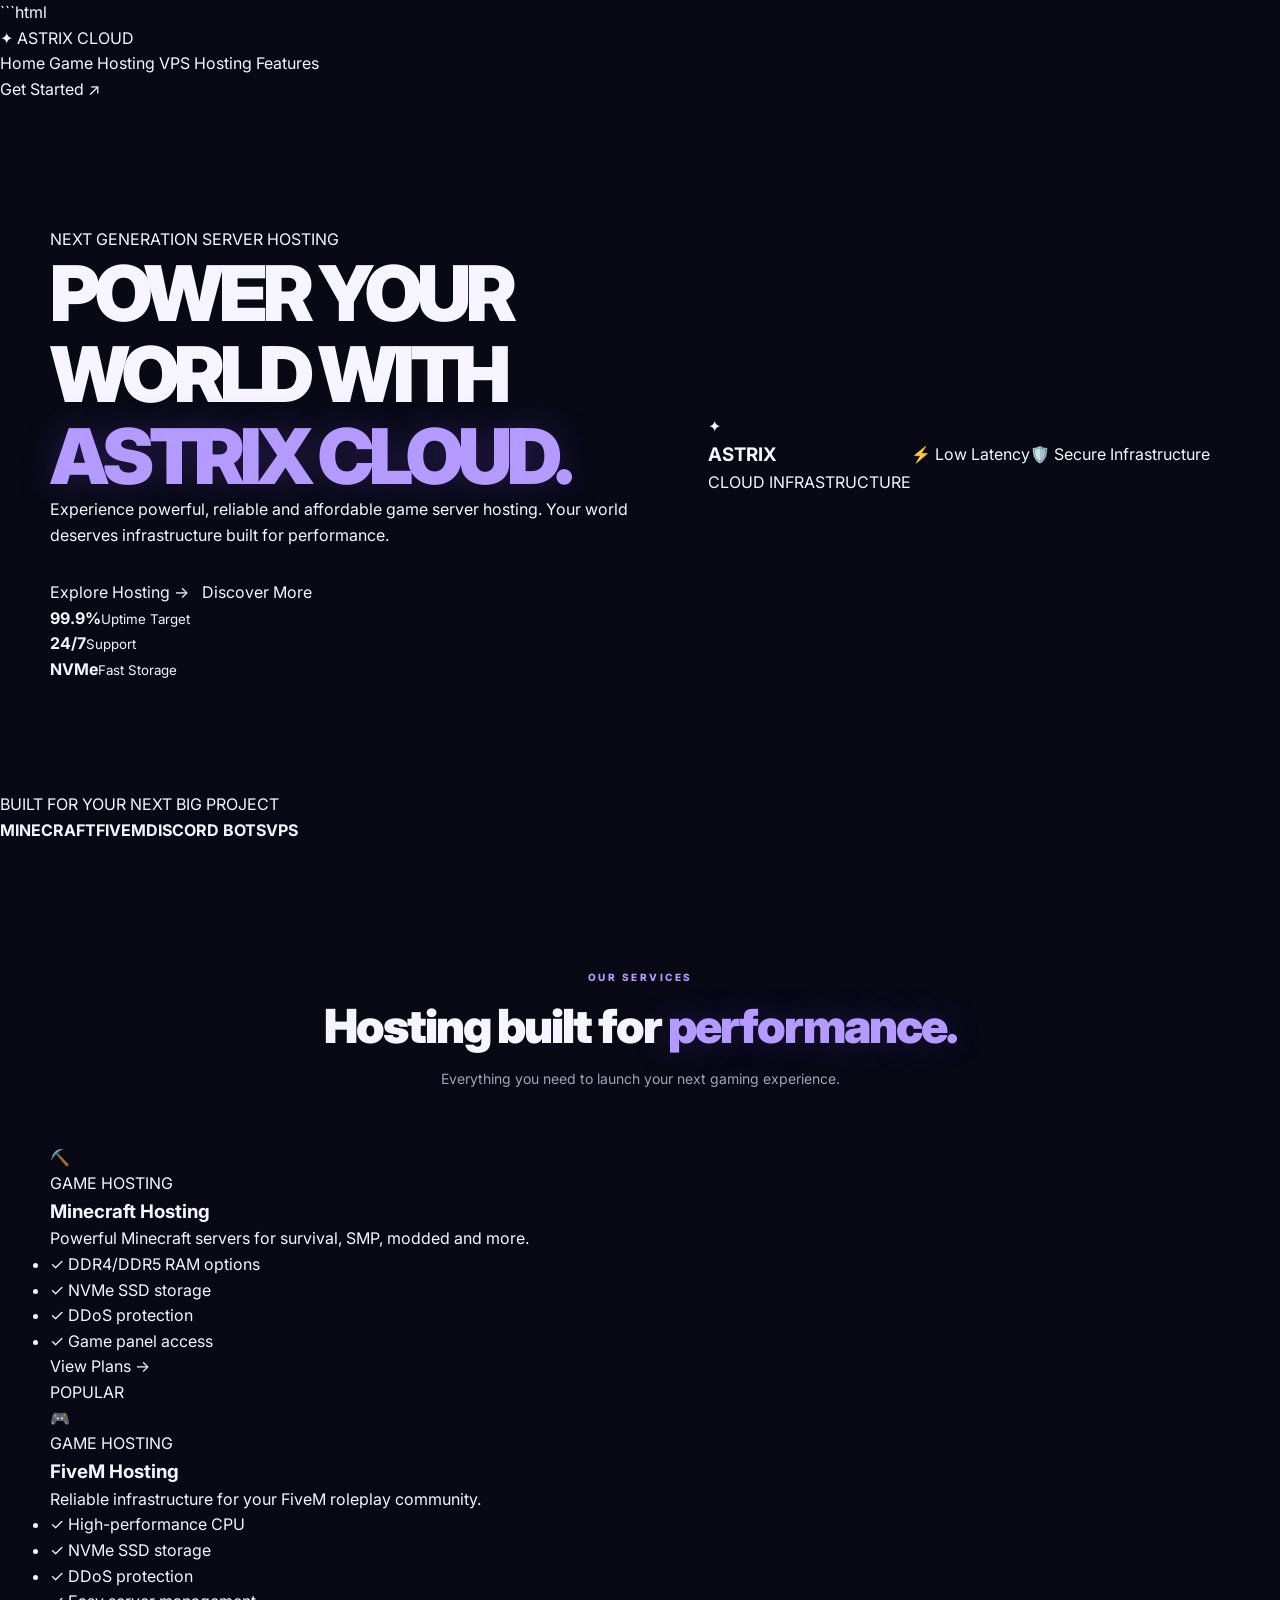
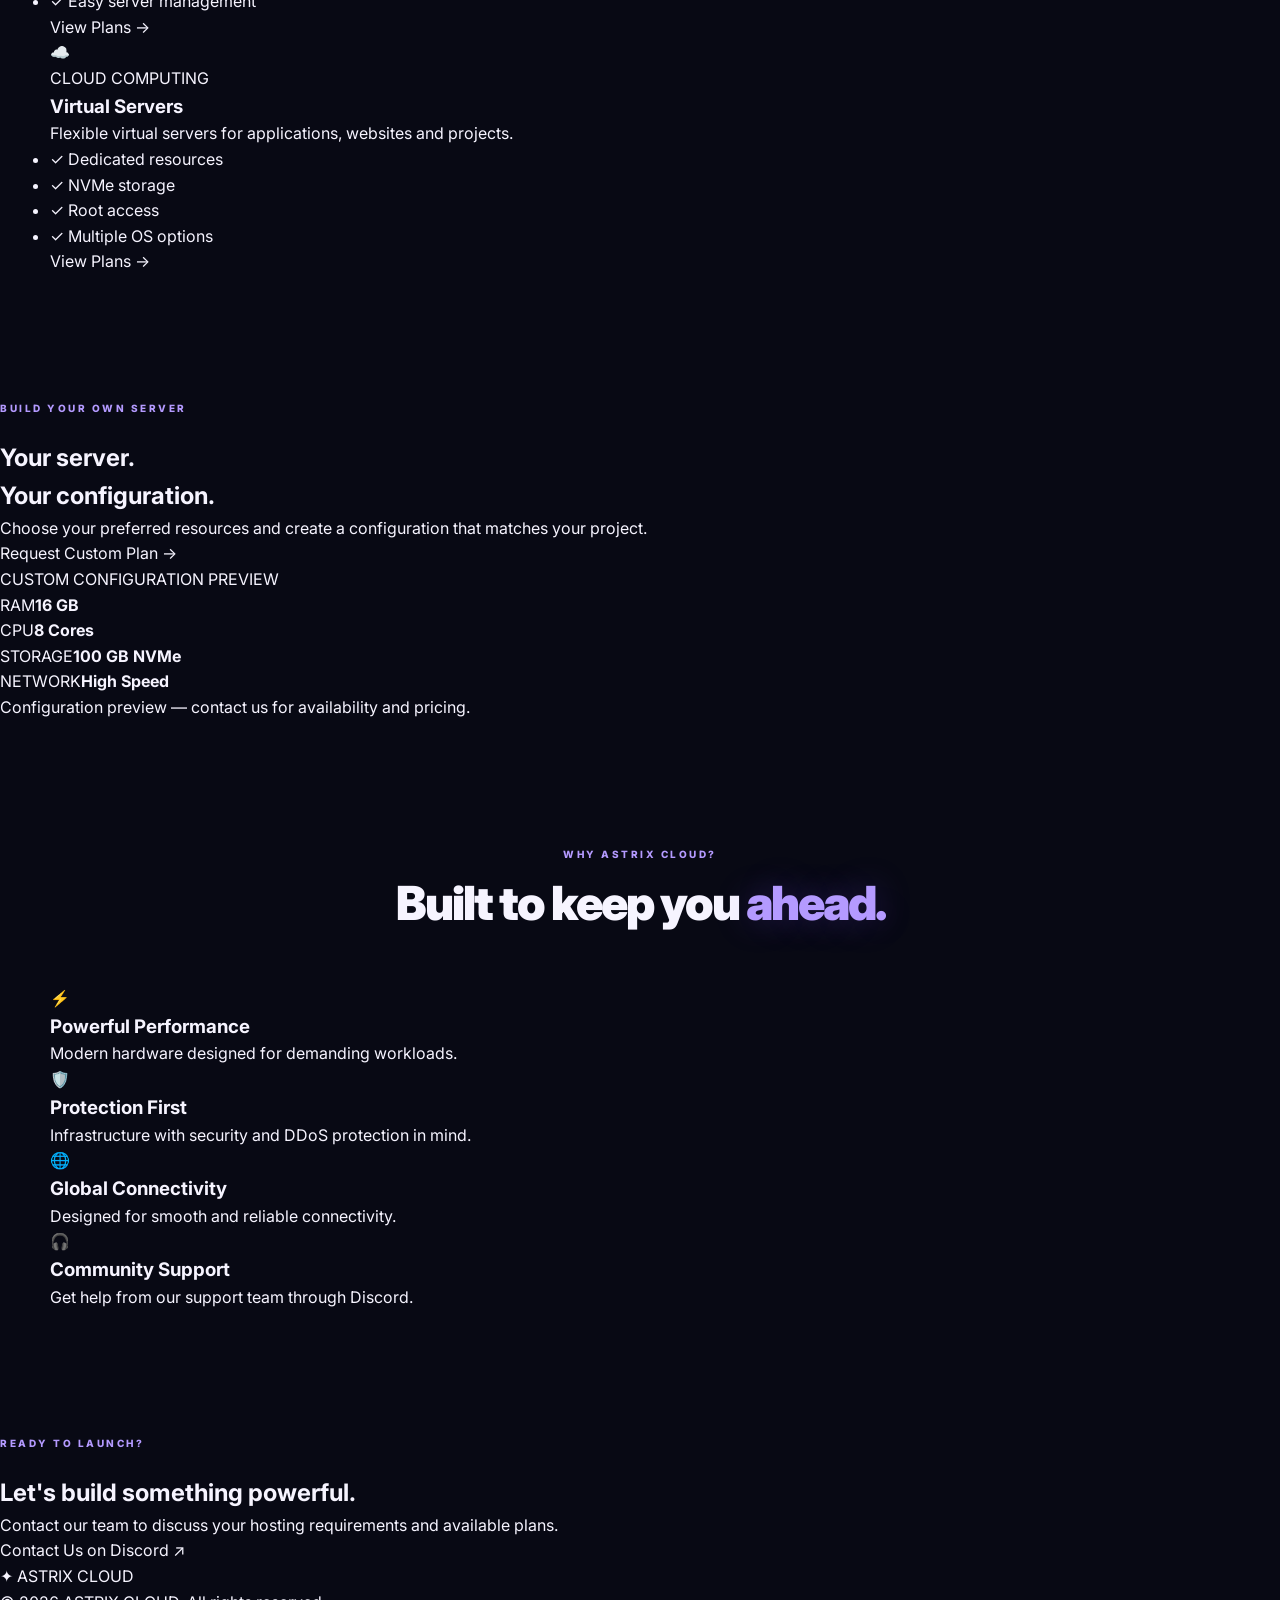
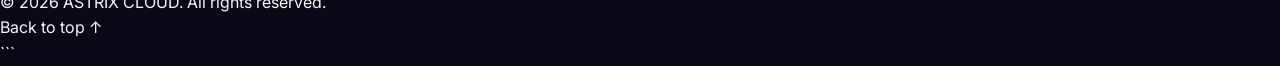
==== commit 63f44f60: "Update index.html" ====
--- a/index.html
+++ b/index.html
@@ -1,240 +1,147 @@
-
+```html
 <!DOCTYPE html>
 <html lang="en">
 <head>
   <meta charset="UTF-8">
   <meta name="viewport" content="width=device-width, initial-scale=1.0">
-  <meta name="theme-color" content="#080612">
-  <meta name="description" content="ASTRIX CLOUD — A bold new hosting experience. Explore reliable, modern cloud hosting solutions.">
-  <title>ASTRIX CLOUD — Next-Generation Cloud Hosting</title>
+  <meta name="theme-color" content="#080b16">
+  <meta name="description" content="ASTRIX CLOUD - Premium Game Server and VPS Hosting.">
+  <title>ASTRIX CLOUD | Premium Hosting</title>
   <link rel="preconnect" href="https://fonts.googleapis.com">
-  <link rel="preconnect" href="https://fonts.gstatic.com" crossorigin>
-  <link href="https://fonts.googleapis.com/css2?family=Orbitron:wght@500;600;700;800&family=Rajdhani:wght@400;500;600;700&display=swap" rel="stylesheet">
+  <link href="https://fonts.googleapis.com/css2?family=Inter:wght@400;500;600;700;800;900&display=swap" rel="stylesheet">
   <link rel="stylesheet" href="style.css">
 </head>
+<body>
 
-<body>
-  <div class="page-progress"></div>
-  <div class="ambient"></div>
-  <div class="site-grid"></div>
-  <div class="cursor-glow"></div>
+<header class="navbar">
+  <a href="#" class="logo"><span>✦</span> ASTRIX CLOUD</a>
+  <nav id="nav">
+    <a href="#home">Home</a>
+    <a href="#hosting">Game Hosting</a>
+    <a href="#vps">VPS Hosting</a>
+    <a href="#features">Features</a>
+  </nav>
+  <a href="#hosting" class="nav-btn">Get Started ↗</a>
+  <button class="menu" id="menu">☰</button>
+</header>
 
-  <!-- NAVIGATION -->
-  <header class="topbar">
-    <a class="brand" href="index.html" aria-label="ASTRIX CLOUD Home">
-      <img src="AstrIX%20Cloud%20Neon%20Orbital%20Emblem.png" alt="ASTRIX CLOUD Logo">
-      <span>ASTRIX <strong>CLOUD</strong></span>
-    </a>
+<main>
+<section class="hero" id="home">
+  <div class="hero-content">
+    <div class="tag"><span class="pulse"></span> NEXT GENERATION SERVER HOSTING</div>
+    <h1>POWER YOUR<br>WORLD WITH<br><span>ASTRIX CLOUD.</span></h1>
+    <p>Experience powerful, reliable and affordable game server hosting. Your world deserves infrastructure built for performance.</p>
+    <div class="hero-actions">
+      <a href="#hosting" class="primary-btn">Explore Hosting →</a>
+      <a href="#features" class="secondary-btn">Discover More</a>
+    </div>
+    <div class="stats">
+      <div><strong>99.9%</strong><small>Uptime Target</small></div>
+      <div><strong>24/7</strong><small>Support</small></div>
+      <div><strong>NVMe</strong><small>Fast Storage</small></div>
+    </div>
+  </div>
+  <div class="hero-visual">
+    <div class="orbit orbit-one"></div>
+    <div class="orbit orbit-two"></div>
+    <div class="core">
+      <div class="core-icon">✦</div>
+      <h3>ASTRIX</h3>
+      <span>CLOUD INFRASTRUCTURE</span>
+    </div>
+    <div class="float-card card-top">⚡ Low Latency</div>
+    <div class="float-card card-bottom">🛡️ Secure Infrastructure</div>
+  </div>
+</section>
 
-    <button class="menu" id="menu" type="button" aria-label="Toggle navigation" aria-expanded="false">☰</button>
+<section class="trusted">
+  <span>BUILT FOR YOUR NEXT BIG PROJECT</span>
+  <div><b>MINECRAFT</b><b>FIVEM</b><b>DISCORD BOTS</b><b>VPS</b></div>
+</section>
 
-    <nav id="nav" aria-label="Main navigation">
-      <a href="index.html" class="active">Home</a>
-      <a href="services.html">Services</a>
-      <a href="about.html">About</a>
-      <a href="https://discord.gg/RMEctBCFh" target="_blank" rel="noopener noreferrer">Discord</a>
-      <a class="nav-cta" href="PANEL.HTML">Client Panel ↗</a>
-    </nav>
-  </header>
+<section class="section" id="hosting">
+  <div class="section-heading">
+    <span class="eyebrow">OUR SERVICES</span>
+    <h2>Hosting built for <span>performance.</span></h2>
+    <p>Everything you need to launch your next gaming experience.</p>
+  </div>
 
-  <main>
-    <!-- HERO -->
-    <section class="hero page-shell">
-      <div class="hero-copy reveal">
-        <div class="eyebrow">
-          <span class="status-dot"></span>
-          THE FUTURE OF HOSTING
-        </div>
+  <div class="plans">
+    <article class="plan">
+      <div class="plan-icon">⛏️</div>
+      <span class="plan-type">GAME HOSTING</span>
+      <h3>Minecraft Hosting</h3>
+      <p>Powerful Minecraft servers for survival, SMP, modded and more.</p>
+      <ul><li>✓ DDR4/DDR5 RAM options</li><li>✓ NVMe SSD storage</li><li>✓ DDoS protection</li><li>✓ Game panel access</li></ul>
+      <a href="#contact" class="plan-btn">View Plans →</a>
+    </article>
 
-        <h1>
-          YOUR WORLD.<br>
-          <span class="gradient-text">YOUR CLOUD.</span><br>
-          YOUR RULES.
-        </h1>
+    <article class="plan featured">
+      <div class="popular">POPULAR</div>
+      <div class="plan-icon">🎮</div>
+      <span class="plan-type">GAME HOSTING</span>
+      <h3>FiveM Hosting</h3>
+      <p>Reliable infrastructure for your FiveM roleplay community.</p>
+      <ul><li>✓ High-performance CPU</li><li>✓ NVMe SSD storage</li><li>✓ DDoS protection</li><li>✓ Easy server management</li></ul>
+      <a href="#contact" class="plan-btn">View Plans →</a>
+    </article>
 
-        <p class="hero-description">
-          Experience a bold new hosting experience with ASTRIX CLOUD.
-          Built around modern technology, simplicity and a vision for what's next.
-        </p>
+    <article class="plan">
+      <div class="plan-icon">☁️</div>
+      <span class="plan-type">CLOUD COMPUTING</span>
+      <h3>Virtual Servers</h3>
+      <p>Flexible virtual servers for applications, websites and projects.</p>
+      <ul><li>✓ Dedicated resources</li><li>✓ NVMe storage</li><li>✓ Root access</li><li>✓ Multiple OS options</li></ul>
+      <a href="#contact" class="plan-btn">View Plans →</a>
+    </article>
+  </div>
+</section>
 
-        <div class="actions">
-          <a href="services.html" class="button button-primary">Explore Services <span>↗</span></a>
-          <a href="https://discord.gg/RMEctBCFh" class="button button-secondary" target="_blank" rel="noopener noreferrer">Join Discord</a>
-        </div>
+<section class="custom-section" id="vps">
+  <div class="custom-content">
+    <span class="eyebrow">BUILD YOUR OWN SERVER</span>
+    <h2>Your server.<br><span>Your configuration.</span></h2>
+    <p>Choose your preferred resources and create a configuration that matches your project.</p>
+    <a href="#contact" class="primary-btn">Request Custom Plan →</a>
+  </div>
+  <div class="custom-box">
+    <div class="custom-title">CUSTOM CONFIGURATION <span>PREVIEW</span></div>
+    <div class="resource"><label>RAM</label><strong>16 GB</strong></div>
+    <div class="resource"><label>CPU</label><strong>8 Cores</strong></div>
+    <div class="resource"><label>STORAGE</label><strong>100 GB NVMe</strong></div>
+    <div class="resource"><label>NETWORK</label><strong>High Speed</strong></div>
+    <div class="config-note">Configuration preview — contact us for availability and pricing.</div>
+  </div>
+</section>
 
-        <div class="hero-note">
-          <span class="note-line"></span>
-          <span>BUILDING SOMETHING BETTER, ONE STEP AT A TIME.</span>
-        </div>
-      </div>
+<section class="section" id="features">
+  <div class="section-heading">
+    <span class="eyebrow">WHY ASTRIX CLOUD?</span>
+    <h2>Built to keep you <span>ahead.</span></h2>
+  </div>
+  <div class="features">
+    <div class="feature"><div>⚡</div><h3>Powerful Performance</h3><p>Modern hardware designed for demanding workloads.</p></div>
+    <div class="feature"><div>🛡️</div><h3>Protection First</h3><p>Infrastructure with security and DDoS protection in mind.</p></div>
+    <div class="feature"><div>🌐</div><h3>Global Connectivity</h3><p>Designed for smooth and reliable connectivity.</p></div>
+    <div class="feature"><div>🎧</div><h3>Community Support</h3><p>Get help from our support team through Discord.</p></div>
+  </div>
+</section>
 
-      <!-- ORBITAL VISUAL -->
-      <div class="orb-wrap reveal" aria-label="ASTRIX CLOUD orbital graphic">
-        <div class="orbit orbit-one"></div>
-        <div class="orbit orbit-two"></div>
-        <div class="orbit orbit-three"></div>
+<section class="contact" id="contact">
+  <span class="eyebrow">READY TO LAUNCH?</span>
+  <h2>Let's build something <span>powerful.</span></h2>
+  <p>Contact our team to discuss your hosting requirements and available plans.</p>
+  <a href="https://discord.com/" target="_blank" rel="noopener" class="primary-btn">Contact Us on Discord ↗</a>
+</section>
+</main>
 
-        <div class="orb">
-          <div class="orb-core">
-            A<span>✦</span>
-          </div>
-        </div>
+<footer>
+  <a href="#" class="logo"><span>✦</span> ASTRIX CLOUD</a>
+  <p>© 2026 ASTRIX CLOUD. All rights reserved.</p>
+  <a href="#home">Back to top ↑</a>
+</footer>
 
-        <div class="orbit-label label-top">ASTRIX SYSTEM</div>
-        <div class="orbit-chip chip-left">✦ NEXT GEN</div>
-        <div class="orbit-chip chip-right">CLOUD POWER</div>
-        <div class="orbit-spark spark-one"></div>
-        <div class="orbit-spark spark-two"></div>
-      </div>
-    </section>
-
-    <!-- INTRO STRIP -->
-    <section class="feature-strip page-shell reveal">
-      <div class="feature-card">
-        <span class="feature-icon">✦</span>
-        <div>
-          <h3>Modern Vision</h3>
-          <p>Designed for what's next.</p>
-        </div>
-      </div>
-
-      <div class="feature-card">
-        <span class="feature-icon">⌘</span>
-        <div>
-          <h3>Simple Experience</h3>
-          <p>Less complexity, more clarity.</p>
-        </div>
-      </div>
-
-      <div class="feature-card">
-        <span class="feature-icon">◇</span>
-        <div>
-          <h3>Growing Platform</h3>
-          <p>Built with ambition.</p>
-        </div>
-      </div>
-    </section>
-
-    <!-- SERVICES PREVIEW -->
-    <section class="section page-shell">
-      <div class="section-head reveal">
-        <div>
-          <div class="eyebrow">WHAT WE'RE BUILDING</div>
-          <h2>Cloud solutions.<br><span class="gradient-text">Without the noise.</span></h2>
-        </div>
-        <a href="services.html" class="text-link">Explore all services ↗</a>
-      </div>
-
-      <div class="service-grid">
-        <article class="service-card reveal">
-          <div class="service-icon">◈</div>
-          <span class="status-badge">PLANNED</span>
-          <h3>Game Hosting</h3>
-          <p>Our vision is to make game server hosting easier to manage, with a smooth and intuitive experience.</p>
-          <div class="card-line"></div>
-          <div class="card-footer">
-            <span>GAMING</span>
-            <span>01</span>
-          </div>
-        </article>
-
-        <article class="service-card reveal">
-          <div class="service-icon">⌘</div>
-          <span class="status-badge">COMING SOON</span>
-          <h3>Virtual Servers</h3>
-          <p>Flexible virtual server solutions are coming soon. Follow our progress as the platform develops.</p>
-          <div class="card-line"></div>
-          <div class="card-footer">
-            <span>VIRTUALIZATION</span>
-            <span>02</span>
-          </div>
-        </article>
-
-        <article class="service-card reveal">
-          <div class="service-icon">✧</div>
-          <span class="status-badge">IN DEVELOPMENT</span>
-          <h3>Client Experience</h3>
-          <p>A cleaner customer experience with a dedicated panel and a focus on easy account management.</p>
-          <div class="card-line"></div>
-          <div class="card-footer">
-            <span>PLATFORM</span>
-            <span>03</span>
-          </div>
-        </article>
-      </div>
-    </section>
-
-    <!-- FEATURE BAND -->
-    <section class="preview-band page-shell reveal">
-      <div class="preview-content">
-        <div class="eyebrow">THE ASTRIX APPROACH</div>
-        <h2>More than hosting.<br><span class="gradient-text">A growing vision.</span></h2>
-        <p>
-          We're working towards a hosting platform that puts the experience
-          first. Follow our journey and see what's coming next.
-        </p>
-        <a href="about.html" class="button button-primary">Discover ASTRIX <span>↗</span></a>
-      </div>
-      <div class="preview-art" aria-hidden="true">
-        <div class="preview-ring ring-a"></div>
-        <div class="preview-ring ring-b"></div>
-        <div class="preview-symbol">A<span>✦</span></div>
-        <div class="preview-caption">THINK BEYOND</div>
-      </div>
-    </section>
-
-    <!-- ABOUT PREVIEW -->
-    <section class="mini-about page-shell reveal">
-      <div class="mini-about-number">01 / ABOUT US</div>
-      <div>
-        <h2>We are <span class="gradient-text">ASTRIX CLOUD.</span></h2>
-        <p>
-          An ambitious cloud hosting project focused on building a modern,
-          accessible and thoughtfully designed platform.
-        </p>
-      </div>
-      <a href="about.html" class="round-link" aria-label="Read about ASTRIX CLOUD">↗</a>
-    </section>
-
-    <!-- CONTACT -->
-    <section class="contact section page-shell reveal">
-      <div class="contact-inner">
-        <div class="eyebrow">LET'S CONNECT</div>
-        <h2>Be part of the <span class="gradient-text">journey.</span></h2>
-        <p>Have a question, idea or suggestion? Join our Discord community and follow our latest updates.</p>
-        <div class="actions">
-          <a href="https://discord.gg/RMEctBCFh" class="button button-primary" target="_blank" rel="noopener noreferrer">Join Our Discord ↗</a>
-          <a href="PANEL.HTML" class="button button-secondary">Client Panel</a>
-        </div>
-      </div>
-    </section>
-  </main>
-
-  <!-- FOOTER -->
-  <footer class="footer">
-    <div class="footer-main page-shell">
-      <a class="brand footer-brand" href="index.html">
-        <img src="AstrIX%20Cloud%20Neon%20Orbital%20Emblem.png" alt="">
-        <span>ASTRIX <strong>CLOUD</strong></span>
-      </a>
-
-      <p>Building a bold new hosting experience.</p>
-
-      <div class="footer-links">
-        <a href="index.html">Home</a>
-        <a href="services.html">Services</a>
-        <a href="about.html">About</a>
-        <a href="https://discord.gg/RMEctBCFh" target="_blank" rel="noopener noreferrer">Discord</a>
-        <a href="PANEL.HTML">Client Panel</a>
-      </div>
-    </div>
-
-    <div class="copyright page-shell">
-      <span>© <span class="year"></span> ASTRIX CLOUD. All rights reserved.</span>
-      <span class="credit">MADE WITH ✦ FOR THE FUTURE</span>
-    </div>
-  </footer>
-
-  <script src="script.js"></script>
+<script src="script.js"></script>
 </body>
 </html>
+```
--- a/style.css
+++ b/style.css
@@ -1,64 +1,40 @@
 
-@import url('https://fonts.googleapis.com/css2?family=Orbitron:wght@400;500;600;700;800;900&family=Rajdhani:wght@400;500;600;700&display=swap');
+/* =====================================================
+   ASTRIX CLOUD — COMPLETE WEBSITE DESIGN
+   Dark Space • Neon Purple • Premium Hosting
+===================================================== */
 
 :root {
-  --bg: #080612;
-  --panel: #110c20;
-  --panel-light: #19102b;
-  --purple: #a855f7;
-  --pink: #ec4899;
-  --text: #f7f1ff;
-  --muted: #c1b5d2;
-  --border: rgba(168,85,247,.28);
-  --glow: 0 0 30px rgba(168,85,247,.24);
+  --bg: #080914;
+  --bg2: #0c0d1c;
+  --surface: #111326;
+  --surface2: #171a30;
+  --border: rgba(164, 135, 255, .16);
+  --purple: #895cff;
+  --purple-light: #b49aff;
+  --text: #f6f4ff;
+  --muted: #a3a2bb;
+  --radius: 20px;
 }
 
 * {
   margin: 0;
   padding: 0;
   box-sizing: border-box;
+}
+
+html {
   scroll-behavior: smooth;
-}
-
-html {
   scroll-padding-top: 100px;
 }
 
 body {
+  min-height: 100vh;
+  overflow-x: hidden;
   background: var(--bg);
   color: var(--text);
-  font-family: 'Rajdhani', sans-serif;
-  font-size: 20px;
-  line-height: 1.7;
-  overflow-x: hidden;
-  position: relative;
-}
-
-body::before {
-  content: "";
-  position: fixed;
-  inset: 0;
-  z-index: -2;
-  pointer-events: none;
-  background:
-    radial-gradient(ellipse at 12% 15%, rgba(124,58,237,.20), transparent 38%),
-    radial-gradient(ellipse at 90% 60%, rgba(236,72,153,.12), transparent 40%),
-    radial-gradient(ellipse at 50% 100%, rgba(79,30,140,.12), transparent 45%);
-  animation: backgroundDrift 16s ease-in-out infinite alternate;
-}
-
-body::after {
-  content: "";
-  position: fixed;
-  inset: 0;
-  z-index: -1;
-  pointer-events: none;
-  opacity: .12;
-  background-image:
-    linear-gradient(rgba(168,85,247,.12) 1px, transparent 1px),
-    linear-gradient(90deg, rgba(168,85,247,.12) 1px, transparent 1px);
-  background-size: 65px 65px;
-  mask-image: linear-gradient(to bottom, black, transparent 90%);
+  font-family: "Inter", sans-serif;
+  line-height: 1.6;
 }
 
 a {
@@ -70,1212 +46,913 @@
   font: inherit;
 }
 
-img {
-  max-width: 100%;
-}
-
-::selection {
-  background: var(--purple);
-  color: white;
-}
-
-/* Progress bars */
-
-.scroll-progress,
-.page-progress {
+.site-bg {
   position: fixed;
-  top: 0;
-  left: 0;
-  width: 0;
-  height: 4px;
-  z-index: 9999;
-  background: linear-gradient(90deg, #7c3aed, #c084fc, #ec4899);
-  box-shadow: 0 0 18px var(--purple);
-}
-
-/* Cursor */
-
-.cursor-glow {
+  inset: 0;
+  z-index: -3;
+  pointer-events: none;
+  background:
+    radial-gradient(ellipse at 50% 0%, rgba(105, 67, 214, .15), transparent 48%),
+    linear-gradient(rgba(255,255,255,.018) 1px, transparent 1px),
+    linear-gradient(90deg, rgba(255,255,255,.018) 1px, transparent 1px);
+  background-size: auto, 55px 55px, 55px 55px;
+  mask-image: linear-gradient(to bottom, black, transparent 90%);
+}
+
+.glow {
   position: fixed;
-  width: 300px;
-  height: 300px;
+  z-index: -2;
+  width: 420px;
+  height: 420px;
   border-radius: 50%;
+  filter: blur(130px);
+  opacity: .13;
   pointer-events: none;
-  z-index: 0;
-  background: radial-gradient(circle, rgba(168,85,247,.12), transparent 70%);
-  transform: translate(-50%, -50%);
-}
-
-/* Ambient backgrounds */
-
-.ambient {
-  position: fixed;
-  width: 400px;
-  height: 400px;
-  border-radius: 50%;
-  filter: blur(110px);
-  opacity: .12;
-  pointer-events: none;
-  z-index: -1;
-  animation: ambientFloat 12s ease-in-out infinite alternate;
-}
-
-.ambient-one {
-  background: #9333ea;
-  top: 5%;
-  left: -220px;
-}
-
-.ambient-two {
-  background: #db2777;
-  right: -220px;
-  bottom: 5%;
-  animation-delay: -5s;
-}
-
-/* Unified navigation */
-
-.topbar,
-.navbar {
+  background: #7544ff;
+}
+
+.glow-one {
+  top: 100px;
+  left: -250px;
+}
+
+.glow-two {
+  right: -250px;
+  top: 700px;
+  background: #a34bff;
+}
+
+/* HEADER */
+
+.site-header {
+  height: 84px;
+  width: 100%;
+  padding: 0 8%;
+  display: flex;
+  align-items: center;
+  justify-content: space-between;
   position: sticky;
   top: 0;
-  z-index: 1000;
-  display: flex;
-  justify-content: space-between;
-  align-items: center;
-  gap: 25px;
-  padding: 17px 7%;
-  background: rgba(8,6,18,.88);
+  z-index: 100;
+  background: rgba(8, 9, 20, .83);
+  border-bottom: 1px solid rgba(255,255,255,.07);
   backdrop-filter: blur(22px);
-  -webkit-backdrop-filter: blur(22px);
-  border-bottom: 1px solid var(--border);
-  box-shadow: 0 8px 35px rgba(0,0,0,.15);
-}
-
-.brand,
-.logo {
+}
+
+.brand {
   display: inline-flex;
   align-items: center;
   gap: 11px;
-  flex-shrink: 0;
-  font-family: 'Orbitron', sans-serif;
-  font-size: 22px;
-  font-weight: 800;
-  letter-spacing: 1px;
-  transition: .3s ease;
-}
-
-.brand:hover,
-.logo:hover {
-  filter: drop-shadow(0 0 12px rgba(168,85,247,.65));
+  font-size: 19px;
+  font-weight: 900;
+  letter-spacing: -.8px;
+  white-space: nowrap;
 }
 
 .brand img {
   width: 43px;
   height: 43px;
   object-fit: contain;
-  filter: drop-shadow(0 0 9px rgba(168,85,247,.55));
-  animation: logoFloat 4s ease-in-out infinite;
-}
-
-.brand b,
-.logo span {
-  color: var(--purple);
-  text-shadow: 0 0 15px var(--purple);
-}
-
-.topbar nav,
-.nav-links {
-  display: flex;
-  align-items: center;
-  gap: 30px;
-}
-
-.topbar nav a,
-.nav-links a {
-  position: relative;
-  color: var(--muted);
-  font-size: 19px;
-  font-weight: 700;
-  transition: color .3s, text-shadow .3s;
-}
-
-.topbar nav a:not(.nav-cta)::after,
-.nav-links a:not(.nav-cta)::after {
-  content: "";
-  position: absolute;
-  left: 0;
-  bottom: -7px;
-  width: 0;
-  height: 2px;
-  background: linear-gradient(90deg, var(--purple), var(--pink));
-  box-shadow: 0 0 10px var(--purple);
-  transition: width .3s ease;
-}
-
-.topbar nav a:hover::after,
-.topbar nav a.active::after,
-.nav-links a:hover::after,
-.nav-links a.active::after {
-  width: 100%;
-}
-
-.topbar nav a:hover,
-.topbar nav a.active,
-.nav-links a:hover,
-.nav-links a.active {
+  filter: drop-shadow(0 0 12px rgba(137,92,255,.45));
+}
+
+.brand b {
+  color: var(--purple-light);
+}
+
+.site-header nav {
+  display: flex;
+  align-items: center;
+  gap: 33px;
+}
+
+.site-header nav a {
+  font-size: 13px;
+  font-weight: 600;
+  color: #b6b5c9;
+  transition: .25s;
+}
+
+.site-header nav a:hover {
   color: white;
-  text-shadow: 0 0 14px var(--purple);
-}
-
-/* Navigation buttons */
-
-.nav-cta {
-  display: inline-flex;
-  justify-content: center;
-  align-items: center;
-  padding: 10px 19px;
-  border: 1px solid rgba(192,132,252,.65);
+}
+
+.site-header nav .nav-login {
+  padding: 11px 19px;
+  color: white;
+  border: 1px solid rgba(169,136,255,.45);
+  background: rgba(137,92,255,.12);
   border-radius: 10px;
-  background: linear-gradient(110deg, rgba(124,58,237,.24), rgba(236,72,153,.13));
-  box-shadow: 0 0 17px rgba(168,85,247,.16);
-  color: white !important;
-  transition: .35s ease !important;
-}
-
-.nav-cta:hover {
-  transform: translateY(-3px);
-  background: linear-gradient(110deg, #7c3aed, #a855f7);
-  box-shadow: 0 0 28px rgba(168,85,247,.48);
-}
-
-.menu,
-.menu-toggle {
+}
+
+.site-header nav .nav-login:hover {
+  background: var(--purple);
+  box-shadow: 0 0 25px rgba(137,92,255,.3);
+}
+
+.menu {
   display: none;
   color: white;
-  background: rgba(168,85,247,.12);
+  background: transparent;
+  border: 0;
+  font-size: 26px;
+  cursor: pointer;
+}
+
+/* HERO */
+
+.hero {
+  max-width: 1250px;
+  min-height: 690px;
+  margin: auto;
+  padding: 105px 35px 90px;
+  display: grid;
+  grid-template-columns: 1.05fr .95fr;
+  align-items: center;
+  gap: 40px;
+}
+
+.hero-content {
+  position: relative;
+  z-index: 2;
+  animation: enterUp .8s ease both;
+}
+
+.eyebrow {
+  display: inline-flex;
+  align-items: center;
+  gap: 10px;
+  color: var(--purple-light);
+  font-size: 10px;
+  font-weight: 800;
+  letter-spacing: 2.5px;
+  margin-bottom: 23px;
+}
+
+.status-dot,
+.live-dot {
+  width: 8px;
+  height: 8px;
+  border-radius: 50%;
+  background: #8dffbd;
+  box-shadow: 0 0 12px #8dffbd;
+}
+
+.hero h1 {
+  font-size: clamp(46px, 6vw, 79px);
+  font-weight: 900;
+  letter-spacing: -5px;
+  line-height: 1.06;
+}
+
+.hero h1 span,
+.section-heading h2 span,
+.cta-content h2 span {
+  color: var(--purple-light);
+  text-shadow: 0 0 35px rgba(137,92,255,.25);
+}
+
+.hero-description {
+  max-width: 510px;
+  margin-top: 25px;
+  color: var(--muted);
+  font-size: 15px;
+  line-height: 1.9;
+}
+
+.hero-actions {
+  display: flex;
+  align-items: center;
+  flex-wrap: wrap;
+  gap: 13px;
+  margin-top: 32px;
+}
+
+.btn {
+  min-height: 51px;
+  padding: 0 22px;
+  display: inline-flex;
+  align-items: center;
+  justify-content: center;
+  gap: 15px;
+  border-radius: 10px;
+  font-size: 13px;
+  font-weight: 800;
+  transition: .3s;
+}
+
+.btn-primary {
+  background: linear-gradient(110deg, #7544f4, #a16bff);
+  color: white;
+  box-shadow: 0 8px 28px rgba(117,68,244,.24);
+}
+
+.btn-primary:hover {
+  transform: translateY(-4px);
+  box-shadow: 0 12px 35px rgba(117,68,244,.45);
+}
+
+.btn-secondary {
   border: 1px solid var(--border);
-  border-radius: 10px;
-  padding: 6px 13px;
-  font-size: 27px;
-  cursor: pointer;
-}
-
-/* Hero */
-
-.hero {
-  min-height: 590px;
-  padding: 95px 10%;
-  display: flex;
-  align-items: center;
-  justify-content: space-between;
-  gap: 55px;
+  background: rgba(255,255,255,.035);
+  color: white;
+}
+
+.btn-secondary:hover {
+  border-color: var(--purple);
+  background: rgba(137,92,255,.12);
+  transform: translateY(-3px);
+}
+
+.hero-trust {
+  display: flex;
+  flex-wrap: wrap;
+  gap: 20px;
+  margin-top: 40px;
+  color: #8e8da6;
+  font-size: 10px;
+  font-weight: 600;
+}
+
+.hero-trust span {
+  display: flex;
+  align-items: center;
+  gap: 8px;
+}
+
+.hero-trust i {
+  width: 5px;
+  height: 5px;
+  border-radius: 50%;
+  background: var(--purple-light);
+}
+
+/* HERO GRAPHIC */
+
+.hero-visual {
+  min-height: 440px;
+  position: relative;
+  display: flex;
+  align-items: center;
+  justify-content: center;
+  animation: enterUp 1s ease both;
+}
+
+.hero-logo {
+  width: min(310px, 75%);
+  aspect-ratio: 1;
+  display: flex;
+  align-items: center;
+  justify-content: center;
+  position: relative;
+  z-index: 2;
+  animation: float 5s ease-in-out infinite;
+}
+
+.hero-logo img {
+  width: 100%;
+  height: 100%;
+  object-fit: contain;
+  filter: drop-shadow(0 0 35px rgba(137,92,255,.4));
+}
+
+.orbit {
+  position: absolute;
+  border: 1px solid rgba(164,132,255,.28);
+  border-radius: 50%;
+  transform: rotate(-25deg);
+}
+
+.orbit-outer {
+  width: 430px;
+  height: 180px;
+  animation: orbit 15s linear infinite;
+}
+
+.orbit-inner {
+  width: 350px;
+  height: 140px;
+  transform: rotate(55deg);
+  border-color: rgba(164,132,255,.15);
+  animation: orbitReverse 18s linear infinite;
+}
+
+.floating-card {
+  position: absolute;
+  z-index: 3;
+  padding: 13px 16px;
+  display: flex;
+  align-items: center;
+  gap: 12px;
+  background: rgba(18,19,39,.9);
+  border: 1px solid rgba(172,142,255,.22);
+  border-radius: 13px;
+  box-shadow: 0 15px 45px rgba(0,0,0,.3);
+  backdrop-filter: blur(15px);
+}
+
+.card-top {
+  top: 40px;
+  right: 0;
+}
+
+.card-bottom {
+  bottom: 45px;
+  left: 0;
+}
+
+.floating-card b {
+  display: block;
+  font-size: 10px;
+  letter-spacing: .7px;
+}
+
+.floating-card small {
+  color: var(--muted);
+  font-size: 10px;
+}
+
+.mini-icon {
+  color: var(--purple-light);
+  font-size: 23px;
+}
+
+.live-dot {
+  flex-shrink: 0;
+}
+
+/* ANNOUNCEMENT */
+
+.announcement {
+  max-width: 1160px;
+  margin: 0 auto;
+  padding: 22px 26px;
+  display: flex;
+  align-items: center;
+  gap: 18px;
+  border: 1px solid var(--border);
+  border-radius: 15px;
+  background: linear-gradient(100deg, rgba(137,92,255,.12), rgba(255,255,255,.025));
+}
+
+.announcement-icon {
+  width: 45px;
+  height: 45px;
+  flex-shrink: 0;
+  display: grid;
+  place-items: center;
+  color: var(--purple-light);
+  font-size: 25px;
+  border-radius: 12px;
+  background: rgba(137,92,255,.14);
+}
+
+.announcement b {
+  font-size: 12px;
+  letter-spacing: .7px;
+}
+
+.announcement p {
+  color: var(--muted);
+  font-size: 12px;
+  margin-top: 3px;
+}
+
+.announcement > a {
+  margin-left: auto;
+  color: var(--purple-light);
+  font-size: 12px;
+  font-weight: 800;
+  white-space: nowrap;
+}
+
+/* GENERAL SECTIONS */
+
+.section {
+  max-width: 1250px;
+  margin: auto;
+  padding: 125px 35px;
+}
+
+.section-heading {
+  text-align: center;
+  margin-bottom: 55px;
+}
+
+.section-heading .eyebrow {
+  margin-bottom: 13px;
+}
+
+.section-heading h2 {
+  font-size: clamp(30px, 4vw, 47px);
+  line-height: 1.2;
+  letter-spacing: -2px;
+  font-weight: 900;
+}
+
+.section-heading > p {
+  margin-top: 14px;
+  color: var(--muted);
+  font-size: 14px;
+}
+
+/* SERVICES */
+
+.service-grid {
+  display: grid;
+  grid-template-columns: repeat(3, 1fr);
+  gap: 20px;
+}
+
+.service-card {
   position: relative;
   overflow: hidden;
-}
-
-.hero-copy,
-.hero-content {
-  max-width: 680px;
+  min-height: 340px;
+  padding: 31px;
+  border-radius: var(--radius);
+  border: 1px solid var(--border);
+  background: linear-gradient(145deg, #15172c, #0e1020);
+  transition: .35s;
+}
+
+.service-card:hover {
+  transform: translateY(-9px);
+  border-color: rgba(169,136,255,.55);
+  box-shadow: 0 20px 55px rgba(75,42,150,.16);
+}
+
+.service-icon {
+  width: 52px;
+  height: 52px;
+  display: grid;
+  place-items: center;
+  font-size: 24px;
+  color: var(--purple-light);
+  border: 1px solid var(--border);
+  border-radius: 13px;
+  background: rgba(137,92,255,.13);
+}
+
+.service-number {
+  margin-top: 30px;
+  color: #87859f;
+  font-size: 9px;
+  font-weight: 800;
+  letter-spacing: 1.8px;
+}
+
+.service-card h3 {
+  margin-top: 10px;
+  font-size: 29px;
+  font-weight: 900;
+  line-height: 1.12;
+  letter-spacing: -1px;
+}
+
+.service-card p {
+  min-height: 65px;
+  margin-top: 13px;
+  color: var(--muted);
+  font-size: 12px;
+  line-height: 1.8;
+}
+
+.service-link {
+  display: inline-flex;
+  align-items: center;
+  gap: 15px;
+  margin-top: 20px;
+  color: var(--purple-light);
+  font-size: 12px;
+  font-weight: 800;
+}
+
+.service-link span {
+  transition: .25s;
+}
+
+.service-link:hover span {
+  transform: translate(4px, -4px);
+}
+
+.featured-card {
+  border-color: rgba(137,92,255,.4);
+  background: linear-gradient(145deg, #21183c, #101124);
+}
+
+.popular-label {
+  position: absolute;
+  top: 18px;
+  right: 18px;
+  color: var(--purple-light);
+  font-size: 8px;
+  font-weight: 900;
+  letter-spacing: 1.3px;
+}
+
+.service-glow {
+  position: absolute;
+  width: 140px;
+  height: 140px;
+  right: -80px;
+  bottom: -80px;
+  border-radius: 50%;
+  background: var(--purple);
+  filter: blur(75px);
+  opacity: .18;
+  pointer-events: none;
+}
+
+/* FEATURES */
+
+.features-section {
+  max-width: 1200px;
+}
+
+.features-grid {
+  display: grid;
+  grid-template-columns: repeat(4, 1fr);
+  gap: 15px;
+}
+
+.feature-item {
+  padding: 26px 20px;
+  border: 1px solid var(--border);
+  border-radius: 15px;
+  background: rgba(255,255,255,.025);
+  transition: .3s;
+}
+
+.feature-item:hover {
+  background: rgba(137,92,255,.08);
+  transform: translateY(-5px);
+  border-color: rgba(137,92,255,.4);
+}
+
+.feature-icon {
+  width: 43px;
+  height: 43px;
+  display: grid;
+  place-items: center;
+  color: var(--purple-light);
+  background: rgba(137,92,255,.13);
+  border-radius: 12px;
+  font-size: 21px;
+}
+
+.feature-item h3 {
+  margin-top: 20px;
+  font-size: 14px;
+}
+
+.feature-item p {
+  margin-top: 9px;
+  color: var(--muted);
+  font-size: 11px;
+  line-height: 1.8;
+}
+
+/* CTA */
+
+.cta-section {
+  max-width: 1180px;
+  min-height: 330px;
+  margin: 0 auto 110px;
+  padding: 55px 65px;
+  display: flex;
+  align-items: center;
+  justify-content: space-between;
+  position: relative;
+  overflow: hidden;
+  border: 1px solid rgba(164,132,255,.3);
+  border-radius: 23px;
+  background:
+    radial-gradient(circle at 85% 50%, rgba(137,92,255,.22), transparent 35%),
+    linear-gradient(110deg, #17132a, #111225);
+}
+
+.cta-content {
   position: relative;
   z-index: 2;
 }
 
-.eyebrow {
-  display: inline-flex;
-  align-items: center;
-  gap: 10px;
-  color: #d0a5ff;
-  font-family: 'Orbitron', sans-serif;
-  font-size: 14px;
-  font-weight: 600;
-  letter-spacing: 2.5px;
-  margin-bottom: 22px;
-}
-
-.live-dot,
-.pulse {
-  width: 9px;
-  height: 9px;
-  display: inline-block;
-  border-radius: 50%;
-  background: #c084fc;
-  box-shadow: 0 0 12px #a855f7;
-  animation: livePulse 1.8s infinite;
-}
-
-.hero h1 {
-  font-family: 'Orbitron', sans-serif;
-  font-size: clamp(43px, 6vw, 72px);
-  font-weight: 800;
-  line-height: 1.2;
-  letter-spacing: -1.5px;
-  margin-bottom: 25px;
-}
-
-.hero h1 em,
-.section-head h2 em,
-.preview-inner h2 em,
-.mini-about h2 em,
-.contact h2 em {
-  color: #c084fc;
-  font-style: normal;
-  text-shadow: 0 0 22px rgba(168,85,247,.3);
-}
-
-.gradient-text {
-  background: linear-gradient(90deg, #c084fc, #ec4899, #a78bfa, #c084fc);
-  background-size: 250% auto;
-  background-clip: text;
-  -webkit-background-clip: text;
-  color: transparent;
-  animation: gradientMove 6s linear infinite;
-}
-
-.hero p,
-.hero .lead,
-.cta-section p,
-.section-heading p,
-.section-head p,
-.preview-inner p,
-.mini-about p,
-.contact p {
+.cta-content h2 {
+  font-size: clamp(35px, 5vw, 57px);
+  line-height: 1.1;
+  letter-spacing: -2px;
+  font-weight: 900;
+}
+
+.cta-content > p {
   color: var(--muted);
-  font-size: 22px;
-  line-height: 1.75;
-  margin-bottom: 28px;
-}
-
-.hero-note {
-  margin-top: 28px;
-  color: #c4a3ff;
-  font-size: 14px;
-  font-weight: 700;
-  letter-spacing: 2px;
-}
-
-.scroll-cue {
+  margin-top: 15px;
+  font-size: 13px;
+}
+
+.cta-decoration {
   position: absolute;
-  bottom: 22px;
-  left: 50%;
-  transform: translateX(-50%);
-  color: #a995bd;
-  font-size: 12px;
-  letter-spacing: 3px;
-  white-space: nowrap;
-}
-
-.scroll-cue span {
-  display: inline-block;
-  width: 22px;
-  height: 2px;
-  margin: 0 9px 4px 0;
-  background: var(--purple);
-  box-shadow: 0 0 10px var(--purple);
-}
-
-/* Home orbital graphic */
-
-.orb-wrap {
-  width: 310px;
-  height: 310px;
-  flex-shrink: 0;
-  position: relative;
-  display: grid;
-  place-items: center;
-  animation: float 5s ease-in-out infinite;
-}
-
-.orbit {
-  position: absolute;
-  inset: 12px;
-  border: 1px solid rgba(192,132,252,.65);
-  border-radius: 50%;
-  box-shadow: 0 0 22px rgba(168,85,247,.17);
-}
-
-.orbit-a {
-  transform: rotateX(65deg) rotate(25deg);
-  animation: orbitSpin 12s linear infinite;
-}
-
-.orbit-b {
-  inset: 32px;
-  transform: rotateY(65deg);
-  animation: orbitReverse 10s linear infinite;
-}
-
-.orbit-c {
-  inset: 55px;
-  border-style: dashed;
-  border-color: rgba(236,72,153,.55);
-  animation: orbitSpin 18s linear infinite reverse;
-}
-
-.orb {
-  width: 130px;
-  height: 130px;
-  display: grid;
-  place-items: center;
-  border-radius: 50%;
-  background: radial-gradient(circle at 30% 25%, #e9d5ff, #9333ea 48%, #190b31);
-  box-shadow: 0 0 35px #9333ea, 0 0 100px rgba(168,85,247,.4);
-  animation: pulse 3s ease-in-out infinite;
-}
-
-.orb-core {
-  width: 105px;
-  height: 105px;
-  display: grid;
-  place-items: center;
-  border-radius: 50%;
-  font-family: 'Orbitron', sans-serif;
-  font-size: 48px;
-  font-weight: 800;
-  background: radial-gradient(circle at 30% 25%, #d8b4fe, #7c3aed 50%, #190b31);
-  box-shadow: 0 0 35px #9333ea, 0 0 90px rgba(168,85,247,.4);
-  animation: pulse 3s ease-in-out infinite;
-}
-
-.orb-core span {
-  color: white;
-  font-size: 17px;
-}
-
-.orbit-label {
-  position: absolute;
-  bottom: 5px;
-  color: #d8b4fe;
-  font-family: 'Orbitron', sans-serif;
-  font-size: 12px;
-  letter-spacing: 3px;
-}
-
-.orbit-chip {
-  position: absolute;
-  padding: 7px 13px;
-  border: 1px solid var(--border);
-  border-radius: 20px;
-  background: rgba(17,12,32,.9);
-  color: #e9d5ff;
-  font-size: 12px;
-  letter-spacing: 2px;
-  box-shadow: var(--glow);
-  animation: chipFloat 4s ease-in-out infinite;
-}
-
-.chip-one {
-  top: 40px;
-  right: -15px;
-}
-
-.chip-two {
-  bottom: 65px;
-  left: -25px;
-  animation-delay: -2s;
-}
-
-/* About and Services orbital graphic */
-
-.hero-orb {
-  width: 260px;
-  height: 260px;
-  flex-shrink: 0;
-  position: relative;
-  display: grid;
-  place-items: center;
-  animation: float 5s ease-in-out infinite;
-  margin: 20px;
-}
-
-.orb-ring {
-  position: absolute;
-  inset: 10px;
-  border: 1px solid rgba(192,132,252,.7);
-  border-radius: 50%;
-  box-shadow: 0 0 25px rgba(168,85,247,.2);
-}
-
-.ring-one {
-  transform: rotateX(65deg) rotate(30deg);
-  animation: orbitSpin 12s linear infinite;
-}
-
-.ring-two {
-  inset: 35px;
-  transform: rotateY(65deg);
-  animation: orbitReverse 10s linear infinite;
-}
-
-/* Buttons - all unified */
-
-.button,
-.btn-primary,
-.actions .button,
-a.button.primary,
-a.button.secondary {
-  display: inline-flex;
-  align-items: center;
-  justify-content: center;
-  gap: 9px;
-  min-height: 52px;
-  padding: 14px 27px;
-  border: 1px solid rgba(216,180,254,.55);
-  border-radius: 11px;
-  color: white;
-  font-family: 'Rajdhani', sans-serif;
-  font-size: 19px;
-  font-weight: 700;
-  letter-spacing: .7px;
-  cursor: pointer;
-  position: relative;
-  overflow: hidden;
-  isolation: isolate;
-  transition: transform .35s ease, box-shadow .35s ease, background .35s ease;
-}
-
-.button.primary,
-.btn-primary,
-a.button.primary {
-  background: linear-gradient(110deg, #7c3aed, #a855f7, #c026d3);
-  background-size: 200% 200%;
-  box-shadow: 0 0 23px rgba(168,85,247,.3);
-}
-
-.button.secondary,
-a.button.secondary {
-  background: rgba(168,85,247,.09);
-  border-color: rgba(168,85,247,.4);
-  box-shadow: inset 0 0 15px rgba(168,85,247,.06);
-}
-
-.button::before,
-.btn-primary::before {
-  content: "";
-  position: absolute;
-  top: 0;
-  left: -120%;
-  width: 70%;
-  height: 100%;
-  background: linear-gradient(100deg, transparent, rgba(255,255,255,.23), transparent);
-  transform: skewX(-20deg);
-  transition: left .65s ease;
-  z-index: -1;
-}
-
-.button:hover::before,
-.btn-primary:hover::before {
-  left: 150%;
-}
-
-.button:hover,
-.btn-primary:hover {
-  transform: translateY(-4px);
-  box-shadow: 0 0 35px rgba(168,85,247,.55);
-  background-position: 100% 50%;
-}
-
-.actions {
-  display: flex;
-  align-items: center;
-  flex-wrap: wrap;
-  gap: 15px;
-}
-
-/* Sections */
-
-.section {
-  padding: 95px 9%;
-  position: relative;
-}
-
-.section-head,
-.section-heading {
-  text-align: center;
-  max-width: 800px;
-  margin: 0 auto 55px;
-}
-
-.section-head h2,
-.section-heading h2,
-.about-content h2,
-.cta-section h2,
-.preview-inner h2,
-.mini-about h2,
-.contact h2 {
-  font-family: 'Orbitron', sans-serif;
-  font-size: clamp(30px, 4vw, 46px);
-  line-height: 1.3;
-  margin-bottom: 20px;
-}
-
-.feature-strip,
-.service-grid {
-  display: grid;
-  grid-template-columns: repeat(3, minmax(0, 1fr));
-  gap: 25px;
-}
-
-.feature-card,
-.service-card {
-  position: relative;
-  padding: 33px;
-  border: 1px solid var(--border);
-  border-radius: 19px;
-  background: linear-gradient(145deg, rgba(28,17,47,.94), rgba(13,9,25,.96));
-  backdrop-filter: blur(10px);
-  overflow: hidden;
-  transition: transform .4s ease, border-color .4s ease, box-shadow .4s ease;
-}
-
-.feature-card::before,
-.service-card::before {
-  content: "";
-  position: absolute;
-  inset: 0;
-  background: linear-gradient(120deg, transparent, rgba(168,85,247,.12), transparent);
-  transform: translateX(-110%);
-  transition: transform .8s ease;
-  pointer-events: none;
-}
-
-.feature-card:hover::before,
-.service-card:hover::before {
-  transform: translateX(110%);
-}
-
-.feature-card:hover,
-.service-card:hover {
-  transform: translateY(-10px);
-  border-color: var(--purple);
-  box-shadow: 0 18px 50px rgba(124,58,237,.22), inset 0 0 25px rgba(168,85,247,.04);
-}
-
-.feature-number {
-  color: rgba(192,132,252,.65);
-  font-family: 'Orbitron', sans-serif;
-  font-size: 13px;
-  letter-spacing: 2px;
-}
-
-.feature-icon {
-  margin: 20px 0;
-  font-size: 38px;
-  color: #d8b4fe;
-  text-shadow: 0 0 20px var(--purple);
-}
-
-.feature-card h3,
-.service-card h3 {
-  font-family: 'Orbitron', sans-serif;
-  font-size: 21px;
-  margin-bottom: 15px;
-}
-
-.feature-card p,
-.service-card p {
-  color: var(--muted);
-  font-size: 19px;
-  line-height: 1.75;
-  margin-bottom: 24px;
-}
-
-.service-icon {
-  font-size: 42px;
-  margin-bottom: 18px;
-  display: inline-block;
-  animation: iconFloat 4s ease-in-out infinite;
-}
-
-.status-badge {
-  display: block;
-  width: fit-content;
-  color: #d8c3ff;
-  font-size: 13px;
-  letter-spacing: 1.5px;
-  border: 1px solid rgba(168,85,247,.4);
-  border-radius: 30px;
-  padding: 6px 12px;
-  margin-bottom: 18px;
-  background: rgba(168,85,247,.08);
-  box-shadow: 0 0 12px rgba(168,85,247,.08);
-}
-
-.card-line {
-  height: 1px;
-  background: linear-gradient(90deg, var(--purple), transparent);
-  margin-bottom: 15px;
-}
-
-.card-footer {
-  color: #c4a3ff;
-  font-size: 13px;
-  letter-spacing: 1.5px;
-}
-
-.card-link,
-.text-link {
-  display: inline-flex;
-  align-items: center;
-  color: #d8b4fe;
-  font-size: 18px;
-  margin-top: 15px;
-  font-weight: 700;
-  transition: .3s;
-}
-
-.card-link:hover,
-.text-link:hover {
-  color: white;
-  text-shadow: 0 0 12px var(--purple);
-  transform: translateX(5px);
-}
-
-/* Home preview band */
-
-.preview-band {
-  padding: 65px 0;
-  border-top: 1px solid rgba(168,85,247,.13);
-  border-bottom: 1px solid rgba(168,85,247,.13);
-  background: linear-gradient(100deg, rgba(124,58,237,.09), rgba(236,72,153,.06));
-}
-
-.preview-inner {
+  right: 9%;
+  font-size: 200px;
+  font-weight: 900;
+  color: rgba(180,154,255,.06);
+  transform: rotate(-12deg);
+  user-select: none;
+}
+
+.cta-decoration span {
+  color: rgba(180,154,255,.25);
+}
+
+/* FOOTER */
+
+.site-footer {
+  padding: 45px 8% 20px;
+  border-top: 1px solid rgba(255,255,255,.07);
+  background: rgba(6,7,15,.7);
+}
+
+.footer-main {
   display: flex;
   align-items: center;
   justify-content: space-between;
-  gap: 40px;
-}
-
-.preview-inner > div {
-  max-width: 650px;
-}
-
-.preview-inner p {
-  margin-bottom: 0;
-}
-
-/* Home mini about */
-
-.mini-about {
-  display: grid;
-  grid-template-columns: .7fr 1.3fr;
-  align-items: center;
-  gap: 60px;
-}
-
-.about-mark {
-  width: 220px;
-  height: 220px;
-  margin: auto;
-  display: grid;
-  place-items: center;
-  position: relative;
-  border: 1px solid rgba(192,132,252,.55);
-  border-radius: 50%;
-  background: radial-gradient(circle, rgba(124,58,237,.4), rgba(17,12,32,.5));
-  box-shadow: 0 0 50px rgba(168,85,247,.18), inset 0 0 35px rgba(168,85,247,.12);
-  font-family: 'Orbitron', sans-serif;
-  font-size: 90px;
-  font-weight: 800;
-  animation: float 5s ease-in-out infinite;
-}
-
-.about-mark span {
-  position: absolute;
-  top: 25px;
-  right: 35px;
-  font-size: 23px;
-  color: #f0abfc;
-}
-
-/* About layout */
-
-.about-layout {
-  display: grid;
-  grid-template-columns: 1fr 1.2fr;
-  align-items: center;
-  gap: 65px;
-}
-
-.about-visual {
-  min-height: 350px;
-  display: grid;
-  place-items: center;
-  position: relative;
-  border: 1px solid var(--border);
-  border-radius: 25px;
-  background: radial-gradient(circle, rgba(124,58,237,.25), rgba(17,12,32,.7));
-  overflow: hidden;
-  box-shadow: inset 0 0 50px rgba(168,85,247,.06);
-}
-
-.about-glow {
-  position: absolute;
-  width: 200px;
-  height: 200px;
-  border-radius: 50%;
-  background: #9333ea;
-  opacity: .2;
-  filter: blur(65px);
-  animation: pulse 4s infinite;
-}
-
-.about-symbol {
-  position: relative;
-  z-index: 1;
-  font-family: 'Orbitron', sans-serif;
-  font-size: 38px;
-  font-weight: 800;
-  text-align: center;
-  line-height: 1.5;
-  text-shadow: 0 0 30px #9333ea;
-}
-
-.about-symbol span {
-  color: #c084fc;
-}
-
-.about-caption {
-  position: absolute;
-  bottom: 25px;
-  color: #c4a3ff;
-  font-size: 13px;
-  letter-spacing: 3px;
-}
-
-.about-content p {
-  color: var(--muted);
-  line-height: 1.8;
-  margin: 18px 0;
-  font-size: 21px;
-}
-
-/* CTA */
-
-.contact {
-  text-align: center;
-  max-width: 1100px;
-  margin: 30px auto 80px;
-  border: 1px solid var(--border);
-  border-radius: 25px;
-  background: radial-gradient(ellipse at center, rgba(124,58,237,.2), rgba(17,12,32,.9));
-  box-shadow: inset 0 0 50px rgba(168,85,247,.04), 0 15px 55px rgba(0,0,0,.15);
-}
-
-.contact p {
-  max-width: 650px;
-  margin: 0 auto 30px;
-}
-
-.cta-section {
-  text-align: center;
-  margin: 40px 9% 90px;
-  padding: 75px 25px;
-  border: 1px solid var(--border);
-  border-radius: 25px;
-  background: radial-gradient(ellipse at center, rgba(124,58,237,.2), rgba(17,12,32,.9));
-  box-shadow: inset 0 0 45px rgba(168,85,247,.04);
-}
-
-.cta-section p {
-  max-width: 650px;
-  margin: 0 auto 30px;
-}
-
-/* Footer */
-
-footer,
-.footer {
-  padding: 35px 8%;
-  border-top: 1px solid var(--border);
-  display: flex;
-  justify-content: space-between;
-  align-items: center;
   gap: 20px;
   flex-wrap: wrap;
-  background: rgba(8,6,18,.65);
-}
-
-.copyright,
-.footer p,
-.footer-links,
-.credit {
+}
+
+.footer-main > p {
   color: var(--muted);
-  font-size: 17px;
+  font-size: 12px;
 }
 
 .footer-links {
   display: flex;
-  gap: 22px;
-}
-
-.footer-links a,
-.credit {
-  transition: .3s;
-}
-
-.footer-links a:hover,
-.credit:hover {
-  color: white;
-  text-shadow: 0 0 12px var(--purple);
-}
-
-.footer-brand img {
-  width: 38px;
-  height: 38px;
-}
-
-/* Reveal animation */
-
-.reveal {
-  opacity: 0;
-  transform: translateY(35px);
-  transition: opacity .8s ease, transform .8s ease;
-}
-
-.reveal.visible {
-  opacity: 1;
-  transform: translateY(0);
-}
-
-.delay-1 {
-  transition-delay: .15s;
-}
-
-.delay-2 {
-  transition-delay: .3s;
-}
-
-.delay-3 {
-  transition-delay: .45s;
-}
-
-/* Animations */
+  flex-wrap: wrap;
+  gap: 23px;
+}
+
+.footer-links a {
+  color: #a5a3bb;
+  font-size: 11px;
+  transition: .2s;
+}
+
+.footer-links a:hover {
+  color: var(--purple-light);
+}
+
+.footer-bottom {
+  display: flex;
+  justify-content: space-between;
+  gap: 15px;
+  margin-top: 40px;
+  padding-top: 20px;
+  border-top: 1px solid rgba(255,255,255,.07);
+  color: #77758e;
+  font-size: 10px;
+}
+
+.footer-bottom b {
+  color: var(--purple-light);
+}
+
+/* ANIMATIONS */
 
 @keyframes float {
   0%, 100% { transform: translateY(0); }
-  50% { transform: translateY(-15px); }
-}
-
-@keyframes logoFloat {
-  0%, 100% { transform: translateY(0); }
-  50% { transform: translateY(-3px); }
-}
-
-@keyframes orbitSpin {
-  to { transform: rotateX(65deg) rotate(390deg); }
+  50% { transform: translateY(-17px); }
+}
+
+@keyframes orbit {
+  from { transform: rotate(-25deg); }
+  to { transform: rotate(335deg); }
 }
 
 @keyframes orbitReverse {
-  to { transform: rotateY(65deg) rotate(-360deg); }
-}
-
-@keyframes pulse {
-  0%, 100% { transform: scale(1); filter: brightness(1); }
-  50% { transform: scale(1.08); filter: brightness(1.3); }
-}
-
-@keyframes iconFloat {
-  0%, 100% { transform: translateY(0); }
-  50% { transform: translateY(-7px); }
-}
-
-@keyframes gradientMove {
-  to { background-position: 250% center; }
-}
-
-@keyframes livePulse {
-  0%, 100% { opacity: 1; box-shadow: 0 0 12px #a855f7; }
-  50% { opacity: .45; box-shadow: 0 0 3px #a855f7; }
-}
-
-@keyframes chipFloat {
-  0%, 100% { transform: translateY(0); }
-  50% { transform: translateY(-9px); }
-}
-
-@keyframes ambientFloat {
-  from { transform: translate(0, 0) scale(1); }
-  to { transform: translate(40px, -35px) scale(1.2); }
-}
-
-@keyframes backgroundDrift {
-  from { filter: hue-rotate(0deg); }
-  to { filter: hue-rotate(20deg); }
-}
-
-/* Responsive tablet */
+  from { transform: rotate(55deg); }
+  to { transform: rotate(-305deg); }
+}
+
+@keyframes enterUp {
+  from {
+    opacity: 0;
+    transform: translateY(25px);
+  }
+  to {
+    opacity: 1;
+    transform: translateY(0);
+  }
+}
+
+/* RESPONSIVE */
 
 @media (max-width: 1000px) {
-  .topbar,
-  .navbar {
-    padding-left: 5%;
-    padding-right: 5%;
-  }
-
-  .topbar nav,
-  .nav-links {
+  .site-header {
+    padding: 0 5%;
+  }
+
+  .site-header nav {
     gap: 18px;
   }
 
-  .topbar nav a,
-  .nav-links a {
-    font-size: 17px;
-  }
-
   .hero {
-    padding: 80px 7%;
-  }
-
-  .orb-wrap {
-    width: 260px;
-    height: 260px;
-  }
-
-  .feature-strip,
-  .service-grid {
-    grid-template-columns: repeat(2, minmax(0, 1fr));
-  }
-}
-
-/* Responsive mobile */
-
-@media (max-width: 700px) {
-  body {
-    font-size: 19px;
-  }
-
-  .topbar,
-  .navbar {
-    padding: 14px 6%;
-  }
-
-  .brand,
-  .logo {
-    font-size: 18px;
-  }
-
-  .brand img {
-    width: 36px;
-    height: 36px;
-  }
-
-  .menu,
-  .menu-toggle {
+    gap: 15px;
+  }
+
+  .service-card {
+    padding: 23px;
+  }
+
+  .features-grid {
+    grid-template-columns: repeat(2, 1fr);
+  }
+
+  .announcement,
+  .cta-section {
+    margin-left: 25px;
+    margin-right: 25px;
+  }
+}
+
+@media (max-width: 760px) {
+  .site-header {
+    height: 72px;
+  }
+
+  .menu {
     display: block;
   }
 
-  .topbar nav,
-  .nav-links {
+  .site-header nav {
     display: none;
     position: absolute;
-    top: 100%;
+    top: 72px;
     left: 0;
-    width: 100%;
-    padding: 24px 7%;
-    background: rgba(12,8,24,.98);
-    border-bottom: 1px solid var(--border);
+    right: 0;
+    padding: 22px 6%;
     flex-direction: column;
     align-items: stretch;
-    gap: 20px;
-    box-shadow: 0 18px 30px rgba(0,0,0,.3);
-  }
-
-  .topbar nav.open,
-  .nav-links.open {
+    gap: 18px;
+    background: rgba(10,11,25,.98);
+    border-bottom: 1px solid var(--border);
+  }
+
+  .site-header nav.open {
     display: flex;
-    animation: menuIn .3s ease;
-  }
-
-  .topbar nav a,
-  .nav-links a {
-    font-size: 19px;
-  }
-
-  .nav-cta {
+    animation: enterUp .25s ease;
+  }
+
+  .site-header nav a {
+    padding: 7px 0;
+  }
+
+  .site-header nav .nav-login {
     text-align: center;
   }
 
   .hero {
     min-height: auto;
+    padding: 80px 25px 60px;
+    grid-template-columns: 1fr;
+    text-align: center;
+  }
+
+  .hero-content {
+    display: flex;
     flex-direction: column;
-    text-align: center;
-    padding: 75px 7% 90px;
-    gap: 35px;
+    align-items: center;
   }
 
   .hero h1 {
-    font-size: clamp(35px, 9vw, 49px);
-  }
-
-  .hero p,
-  .hero .lead,
-  .section-heading p,
-  .section-head p,
-  .preview-inner p,
-  .mini-about p,
-  .contact p,
-  .cta-section p {
-    font-size: 20px;
-  }
-
-  .eyebrow {
-    font-size: 12px;
-    letter-spacing: 2px;
-  }
-
-  .actions {
+    font-size: clamp(45px, 11vw, 67px);
+    letter-spacing: -3px;
+  }
+
+  .hero-description {
+    font-size: 13px;
+  }
+
+  .hero-trust {
     justify-content: center;
   }
 
-  .button,
-  .btn-primary {
-    font-size: 17px;
-    padding: 13px 19px;
-  }
-
-  .orb-wrap {
+  .hero-visual {
+    min-height: 360px;
+  }
+
+  .hero-logo {
     width: 230px;
-    height: 230px;
-  }
-
-  .orb {
-    width: 100px;
-    height: 100px;
-  }
-
-  .orbit-chip {
-    font-size: 10px;
-  }
-
-  .hero-orb {
-    width: 210px;
-    height: 210px;
-    margin: 5px;
-  }
-
-  .orb-core {
-    width: 85px;
-    height: 85px;
-    font-size: 40px;
+  }
+
+  .orbit-outer {
+    width: 320px;
+    height: 135px;
+  }
+
+  .orbit-inner {
+    width: 270px;
+    height: 110px;
+  }
+
+  .card-top {
+    right: 0;
+    top: 20px;
+  }
+
+  .card-bottom {
+    left: 0;
+    bottom: 20px;
+  }
+
+  .announcement {
+    align-items: flex-start;
+    flex-wrap: wrap;
+    margin: 0 20px;
+  }
+
+  .announcement > div:nth-child(2) {
+    flex: 1;
+    min-width: 180px;
+  }
+
+  .announcement > a {
+    margin-left: 62px;
   }
 
   .section {
-    padding: 65px 7%;
-  }
-
-  .feature-strip,
+    padding: 90px 22px;
+  }
+
   .service-grid {
     grid-template-columns: 1fr;
   }
 
-  .feature-card,
   .service-card {
-    padding: 27px;
-  }
-
-  .about-layout,
-  .mini-about {
+    min-height: 310px;
+  }
+
+  .cta-section {
+    margin: 0 20px 75px;
+    padding: 45px 25px;
+  }
+
+  .cta-decoration {
+    right: -15px;
+    font-size: 140px;
+  }
+
+  .footer-main {
+    flex-direction: column;
+    align-items: flex-start;
+  }
+}
+
+@media (max-width: 450px) {
+  .brand {
+    font-size: 16px;
+  }
+
+  .brand img {
+    width: 37px;
+    height: 37px;
+  }
+
+  .hero-actions {
+    width: 100%;
+    flex-direction: column;
+  }
+
+  .hero-actions .btn {
+    width: 100%;
+  }
+
+  .hero-trust {
+    gap: 12px;
+    flex-direction: column;
+    align-items: center;
+  }
+
+  .features-grid {
     grid-template-columns: 1fr;
-    gap: 38px;
-  }
-
-  .about-visual {
-    min-height: 280px;
-  }
-
-  .about-symbol {
+  }
+
+  .section-heading h2 {
     font-size: 31px;
   }
 
-  .about-mark {
-    width: 170px;
-    height: 170px;
-    font-size: 70px;
-  }
-
-  .preview-inner {
+  .footer-links {
+    gap: 14px;
+  }
+
+  .footer-bottom {
     flex-direction: column;
-    text-align: center;
-  }
-
-  .preview-inner .button {
-    width: 100%;
-  }
-
-  .contact {
-    margin: 20px 6% 60px;
-  }
-
-  .cta-section {
-    margin: 20px 6% 60px;
-    padding: 55px 20px;
-  }
-
-  footer,
-  .footer {
-    flex-direction: column;
-    text-align: center;
-    padding: 30px 6%;
-  }
-
-  .footer-links {
-    justify-content: center;
-    flex-wrap: wrap;
-  }
-
-  .cursor-glow {
-    display: none;
-  }
-
-  .scroll-cue {
-    bottom: 17px;
-  }
-}
-
-/* Small phones */
-
-@media (max-width: 380px) {
-  .brand,
-  .logo {
-    font-size: 15px;
-  }
-
-  .brand img {
-    width: 31px;
-    height: 31px;
-  }
-
-  .hero h1 {
-    font-size: 33px;
-  }
-
-  .actions {
-    flex-direction: column;
-  }
-
-  .actions .button {
-    width: 100%;
-  }
-}
-
-/* Mobile menu animation */
-
-@keyframes menuIn {
-  from { opacity: 0; transform: translateY(-10px); }
-  to { opacity: 1; transform: translateY(0); }
-}
-
-/* Accessibility */
+  }
+}
 
 @media (prefers-reduced-motion: reduce) {
-  *,
-  *::before,
-  *::after {
+  *, *::before, *::after {
+    scroll-behavior: auto !important;
     animation-duration: .01ms !important;
     animation-iteration-count: 1 !important;
-    scroll-behavior: auto !important;
     transition-duration: .01ms !important;
   }
 }
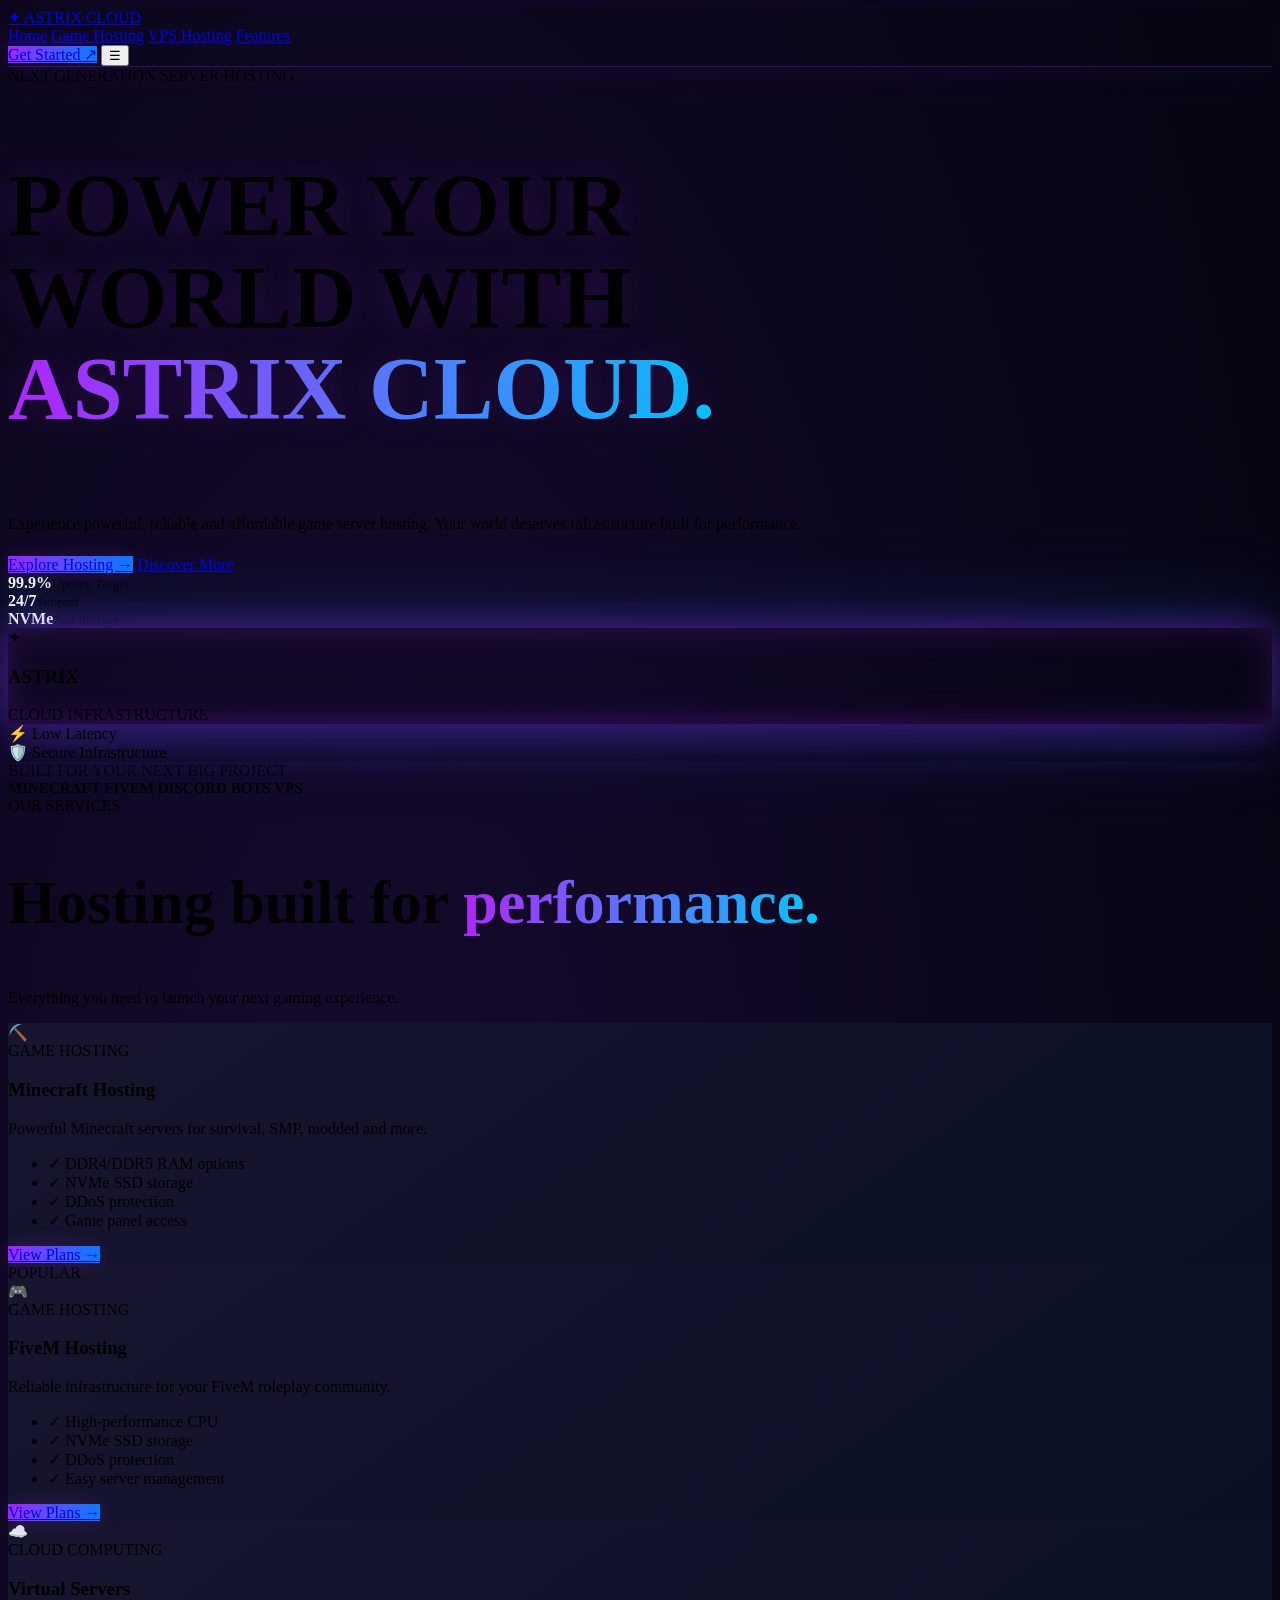
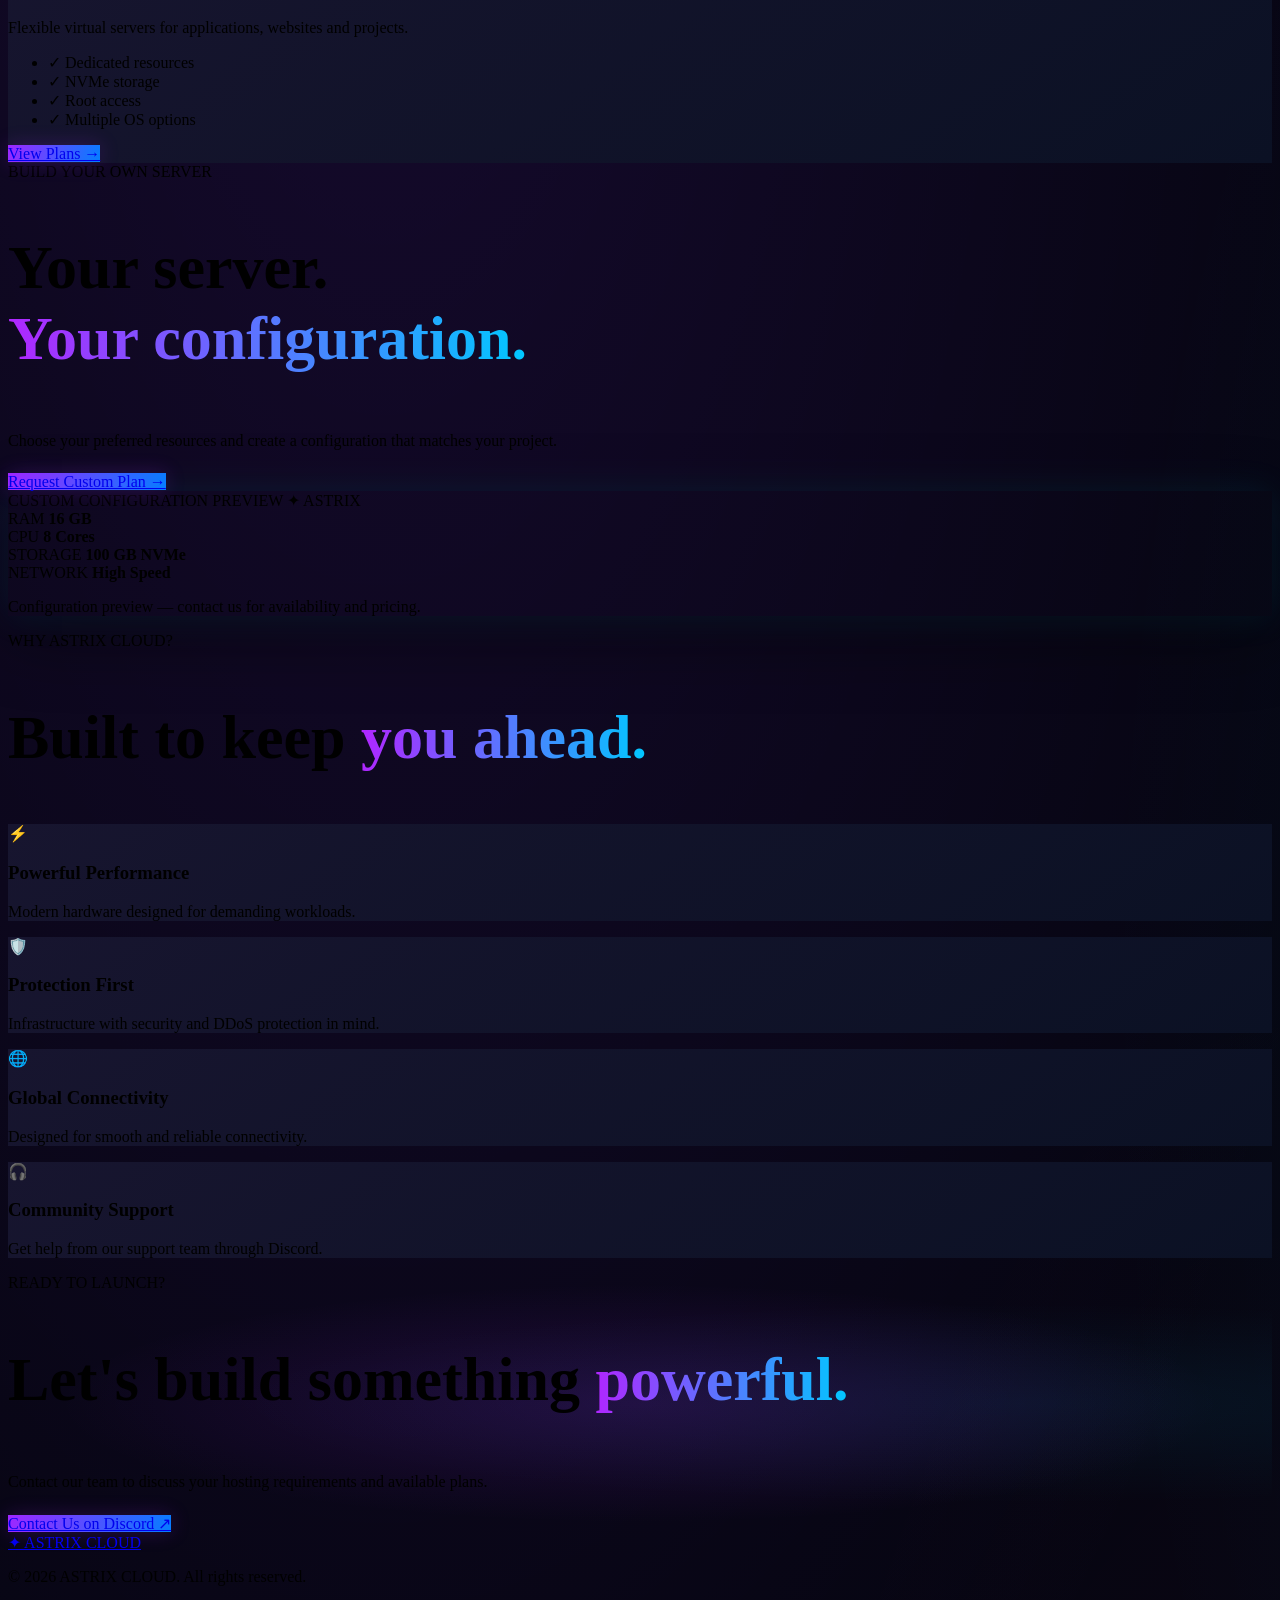
==== commit 4405cd82: "Update index.html" ====
--- a/index.html
+++ b/index.html
@@ -1,54 +1,72 @@
-```html
 <!DOCTYPE html>
 <html lang="en">
 <head>
   <meta charset="UTF-8">
   <meta name="viewport" content="width=device-width, initial-scale=1.0">
-  <meta name="theme-color" content="#080b16">
-  <meta name="description" content="ASTRIX CLOUD - Premium Game Server and VPS Hosting.">
-  <title>ASTRIX CLOUD | Premium Hosting</title>
+  <meta name="theme-color" content="#050510">
+  <meta name="description" content="ASTRIX CLOUD - Powerful Minecraft, FiveM and VPS hosting.">
+  <title>ASTRIX CLOUD | Premium Server Hosting</title>
   <link rel="preconnect" href="https://fonts.googleapis.com">
+  <link rel="preconnect" href="https://fonts.gstatic.com" crossorigin>
   <link href="https://fonts.googleapis.com/css2?family=Inter:wght@400;500;600;700;800;900&display=swap" rel="stylesheet">
   <link rel="stylesheet" href="style.css">
 </head>
+
 <body>
 
 <header class="navbar">
-  <a href="#" class="logo"><span>✦</span> ASTRIX CLOUD</a>
-  <nav id="nav">
+  <a href="#home" class="logo">✦ ASTRIX <span>CLOUD</span></a>
+
+  <nav>
     <a href="#home">Home</a>
     <a href="#hosting">Game Hosting</a>
     <a href="#vps">VPS Hosting</a>
     <a href="#features">Features</a>
   </nav>
+
   <a href="#hosting" class="nav-btn">Get Started ↗</a>
-  <button class="menu" id="menu">☰</button>
+  <button class="menu" aria-label="Open navigation">☰</button>
 </header>
 
 <main>
+
 <section class="hero" id="home">
   <div class="hero-content">
     <div class="tag"><span class="pulse"></span> NEXT GENERATION SERVER HOSTING</div>
-    <h1>POWER YOUR<br>WORLD WITH<br><span>ASTRIX CLOUD.</span></h1>
-    <p>Experience powerful, reliable and affordable game server hosting. Your world deserves infrastructure built for performance.</p>
+
+    <h1>
+      POWER YOUR<br>
+      WORLD WITH<br>
+      <span>ASTRIX CLOUD.</span>
+    </h1>
+
+    <p>
+      Experience powerful, reliable and affordable game server hosting.
+      Your world deserves infrastructure built for performance.
+    </p>
+
     <div class="hero-actions">
       <a href="#hosting" class="primary-btn">Explore Hosting →</a>
       <a href="#features" class="secondary-btn">Discover More</a>
     </div>
+
     <div class="stats">
       <div><strong>99.9%</strong><small>Uptime Target</small></div>
       <div><strong>24/7</strong><small>Support</small></div>
       <div><strong>NVMe</strong><small>Fast Storage</small></div>
     </div>
   </div>
+
   <div class="hero-visual">
     <div class="orbit orbit-one"></div>
     <div class="orbit orbit-two"></div>
+
     <div class="core">
       <div class="core-icon">✦</div>
       <h3>ASTRIX</h3>
       <span>CLOUD INFRASTRUCTURE</span>
     </div>
+
     <div class="float-card card-top">⚡ Low Latency</div>
     <div class="float-card card-bottom">🛡️ Secure Infrastructure</div>
   </div>
@@ -56,7 +74,12 @@
 
 <section class="trusted">
   <span>BUILT FOR YOUR NEXT BIG PROJECT</span>
-  <div><b>MINECRAFT</b><b>FIVEM</b><b>DISCORD BOTS</b><b>VPS</b></div>
+  <div>
+    <span>MINECRAFT</span>
+    <span>FIVEM</span>
+    <span>DISCORD BOTS</span>
+    <span>VPS</span>
+  </div>
 </section>
 
 <section class="section" id="hosting">
@@ -67,63 +90,123 @@
   </div>
 
   <div class="plans">
+
     <article class="plan">
       <div class="plan-icon">⛏️</div>
       <span class="plan-type">GAME HOSTING</span>
       <h3>Minecraft Hosting</h3>
       <p>Powerful Minecraft servers for survival, SMP, modded and more.</p>
-      <ul><li>✓ DDR4/DDR5 RAM options</li><li>✓ NVMe SSD storage</li><li>✓ DDoS protection</li><li>✓ Game panel access</li></ul>
+      <ul>
+        <li>✓ DDR4/DDR5 RAM options</li>
+        <li>✓ NVMe SSD storage</li>
+        <li>✓ DDoS protection</li>
+        <li>✓ Game panel access</li>
+      </ul>
       <a href="#contact" class="plan-btn">View Plans →</a>
     </article>
 
     <article class="plan featured">
-      <div class="popular">POPULAR</div>
+      <span class="popular">POPULAR</span>
       <div class="plan-icon">🎮</div>
       <span class="plan-type">GAME HOSTING</span>
       <h3>FiveM Hosting</h3>
       <p>Reliable infrastructure for your FiveM roleplay community.</p>
-      <ul><li>✓ High-performance CPU</li><li>✓ NVMe SSD storage</li><li>✓ DDoS protection</li><li>✓ Easy server management</li></ul>
+      <ul>
+        <li>✓ High-performance CPU</li>
+        <li>✓ NVMe SSD storage</li>
+        <li>✓ DDoS protection</li>
+        <li>✓ Easy server management</li>
+      </ul>
       <a href="#contact" class="plan-btn">View Plans →</a>
     </article>
 
-    <article class="plan">
+    <article class="plan" id="vps">
       <div class="plan-icon">☁️</div>
       <span class="plan-type">CLOUD COMPUTING</span>
       <h3>Virtual Servers</h3>
       <p>Flexible virtual servers for applications, websites and projects.</p>
-      <ul><li>✓ Dedicated resources</li><li>✓ NVMe storage</li><li>✓ Root access</li><li>✓ Multiple OS options</li></ul>
+      <ul>
+        <li>✓ Dedicated resources</li>
+        <li>✓ NVMe storage</li>
+        <li>✓ Root access</li>
+        <li>✓ Multiple OS options</li>
+      </ul>
       <a href="#contact" class="plan-btn">View Plans →</a>
     </article>
-  </div>
-</section>
-
-<section class="custom-section" id="vps">
+
+  </div>
+</section>
+
+<section class="custom-section">
   <div class="custom-content">
     <span class="eyebrow">BUILD YOUR OWN SERVER</span>
     <h2>Your server.<br><span>Your configuration.</span></h2>
-    <p>Choose your preferred resources and create a configuration that matches your project.</p>
+    <p>
+      Choose your preferred resources and create a configuration
+      that matches your project.
+    </p>
     <a href="#contact" class="primary-btn">Request Custom Plan →</a>
   </div>
+
   <div class="custom-box">
-    <div class="custom-title">CUSTOM CONFIGURATION <span>PREVIEW</span></div>
-    <div class="resource"><label>RAM</label><strong>16 GB</strong></div>
-    <div class="resource"><label>CPU</label><strong>8 Cores</strong></div>
-    <div class="resource"><label>STORAGE</label><strong>100 GB NVMe</strong></div>
-    <div class="resource"><label>NETWORK</label><strong>High Speed</strong></div>
-    <div class="config-note">Configuration preview — contact us for availability and pricing.</div>
+    <div class="custom-title">
+      CUSTOM CONFIGURATION PREVIEW
+      <span>✦ ASTRIX</span>
+    </div>
+
+    <div class="resource">
+      <label>RAM</label>
+      <strong>16 GB</strong>
+    </div>
+    <div class="resource">
+      <label>CPU</label>
+      <strong>8 Cores</strong>
+    </div>
+    <div class="resource">
+      <label>STORAGE</label>
+      <strong>100 GB NVMe</strong>
+    </div>
+    <div class="resource">
+      <label>NETWORK</label>
+      <strong>High Speed</strong>
+    </div>
+
+    <p class="config-note">
+      Configuration preview — contact us for availability and pricing.
+    </p>
   </div>
 </section>
 
 <section class="section" id="features">
   <div class="section-heading">
     <span class="eyebrow">WHY ASTRIX CLOUD?</span>
-    <h2>Built to keep you <span>ahead.</span></h2>
-  </div>
+    <h2>Built to keep <span>you ahead.</span></h2>
+  </div>
+
   <div class="features">
-    <div class="feature"><div>⚡</div><h3>Powerful Performance</h3><p>Modern hardware designed for demanding workloads.</p></div>
-    <div class="feature"><div>🛡️</div><h3>Protection First</h3><p>Infrastructure with security and DDoS protection in mind.</p></div>
-    <div class="feature"><div>🌐</div><h3>Global Connectivity</h3><p>Designed for smooth and reliable connectivity.</p></div>
-    <div class="feature"><div>🎧</div><h3>Community Support</h3><p>Get help from our support team through Discord.</p></div>
+    <article class="feature">
+      <div>⚡</div>
+      <h3>Powerful Performance</h3>
+      <p>Modern hardware designed for demanding workloads.</p>
+    </article>
+
+    <article class="feature">
+      <div>🛡️</div>
+      <h3>Protection First</h3>
+      <p>Infrastructure with security and DDoS protection in mind.</p>
+    </article>
+
+    <article class="feature">
+      <div>🌐</div>
+      <h3>Global Connectivity</h3>
+      <p>Designed for smooth and reliable connectivity.</p>
+    </article>
+
+    <article class="feature">
+      <div>🎧</div>
+      <h3>Community Support</h3>
+      <p>Get help from our support team through Discord.</p>
+    </article>
   </div>
 </section>
 
@@ -131,12 +214,15 @@
   <span class="eyebrow">READY TO LAUNCH?</span>
   <h2>Let's build something <span>powerful.</span></h2>
   <p>Contact our team to discuss your hosting requirements and available plans.</p>
-  <a href="https://discord.com/" target="_blank" rel="noopener" class="primary-btn">Contact Us on Discord ↗</a>
-</section>
+  <a href="https://discord.com/" target="_blank" rel="noopener noreferrer" class="primary-btn">
+    Contact Us on Discord ↗
+  </a>
+</section>
+
 </main>
 
 <footer>
-  <a href="#" class="logo"><span>✦</span> ASTRIX CLOUD</a>
+  <a href="#home" class="logo">✦ ASTRIX <span>CLOUD</span></a>
   <p>© 2026 ASTRIX CLOUD. All rights reserved.</p>
   <a href="#home">Back to top ↑</a>
 </footer>
@@ -144,4 +230,3 @@
 <script src="script.js"></script>
 </body>
 </html>
-```
--- a/style.css
+++ b/style.css
@@ -1,958 +1,327 @@
-
-/* =====================================================
-   ASTRIX CLOUD — COMPLETE WEBSITE DESIGN
-   Dark Space • Neon Purple • Premium Hosting
-===================================================== */
+```css
+/* =====================================
+   ASTRIX CLOUD - NEON ANIMATION UPGRADE
+===================================== */
 
 :root {
-  --bg: #080914;
-  --bg2: #0c0d1c;
-  --surface: #111326;
-  --surface2: #171a30;
-  --border: rgba(164, 135, 255, .16);
-  --purple: #895cff;
-  --purple-light: #b49aff;
-  --text: #f6f4ff;
-  --muted: #a3a2bb;
-  --radius: 20px;
-}
-
-* {
-  margin: 0;
-  padding: 0;
-  box-sizing: border-box;
-}
-
-html {
-  scroll-behavior: smooth;
-  scroll-padding-top: 100px;
-}
-
+  --purple: #b026ff;
+  --blue: #00c8ff;
+  --pink: #ff36c7;
+  --bg: #050510;
+  --surface: #11112b;
+}
+
+/* Animated background */
 body {
-  min-height: 100vh;
-  overflow-x: hidden;
-  background: var(--bg);
-  color: var(--text);
-  font-family: "Inter", sans-serif;
-  line-height: 1.6;
-}
-
-a {
-  color: inherit;
-  text-decoration: none;
-}
-
-button {
-  font: inherit;
-}
-
-.site-bg {
-  position: fixed;
-  inset: 0;
-  z-index: -3;
-  pointer-events: none;
   background:
-    radial-gradient(ellipse at 50% 0%, rgba(105, 67, 214, .15), transparent 48%),
-    linear-gradient(rgba(255,255,255,.018) 1px, transparent 1px),
-    linear-gradient(90deg, rgba(255,255,255,.018) 1px, transparent 1px);
-  background-size: auto, 55px 55px, 55px 55px;
-  mask-image: linear-gradient(to bottom, black, transparent 90%);
-}
-
-.glow {
-  position: fixed;
-  z-index: -2;
-  width: 420px;
-  height: 420px;
-  border-radius: 50%;
-  filter: blur(130px);
-  opacity: .13;
-  pointer-events: none;
-  background: #7544ff;
-}
-
-.glow-one {
-  top: 100px;
-  left: -250px;
-}
-
-.glow-two {
-  right: -250px;
-  top: 700px;
-  background: #a34bff;
-}
-
-/* HEADER */
-
-.site-header {
-  height: 84px;
-  width: 100%;
-  padding: 0 8%;
-  display: flex;
-  align-items: center;
-  justify-content: space-between;
-  position: sticky;
-  top: 0;
-  z-index: 100;
-  background: rgba(8, 9, 20, .83);
-  border-bottom: 1px solid rgba(255,255,255,.07);
-  backdrop-filter: blur(22px);
-}
-
-.brand {
-  display: inline-flex;
-  align-items: center;
-  gap: 11px;
-  font-size: 19px;
-  font-weight: 900;
-  letter-spacing: -.8px;
-  white-space: nowrap;
-}
-
-.brand img {
-  width: 43px;
-  height: 43px;
-  object-fit: contain;
-  filter: drop-shadow(0 0 12px rgba(137,92,255,.45));
-}
-
-.brand b {
-  color: var(--purple-light);
-}
-
-.site-header nav {
-  display: flex;
-  align-items: center;
-  gap: 33px;
-}
-
-.site-header nav a {
-  font-size: 13px;
-  font-weight: 600;
-  color: #b6b5c9;
-  transition: .25s;
-}
-
-.site-header nav a:hover {
-  color: white;
-}
-
-.site-header nav .nav-login {
-  padding: 11px 19px;
-  color: white;
-  border: 1px solid rgba(169,136,255,.45);
-  background: rgba(137,92,255,.12);
-  border-radius: 10px;
-}
-
-.site-header nav .nav-login:hover {
-  background: var(--purple);
-  box-shadow: 0 0 25px rgba(137,92,255,.3);
-}
-
-.menu {
-  display: none;
-  color: white;
-  background: transparent;
-  border: 0;
-  font-size: 26px;
-  cursor: pointer;
-}
-
-/* HERO */
-
-.hero {
-  max-width: 1250px;
-  min-height: 690px;
-  margin: auto;
-  padding: 105px 35px 90px;
-  display: grid;
-  grid-template-columns: 1.05fr .95fr;
-  align-items: center;
-  gap: 40px;
-}
-
-.hero-content {
-  position: relative;
-  z-index: 2;
-  animation: enterUp .8s ease both;
-}
-
-.eyebrow {
-  display: inline-flex;
-  align-items: center;
-  gap: 10px;
-  color: var(--purple-light);
-  font-size: 10px;
-  font-weight: 800;
-  letter-spacing: 2.5px;
-  margin-bottom: 23px;
-}
-
-.status-dot,
-.live-dot {
-  width: 8px;
-  height: 8px;
-  border-radius: 50%;
-  background: #8dffbd;
-  box-shadow: 0 0 12px #8dffbd;
-}
-
+    radial-gradient(ellipse at 15% 20%, #8b2cff20, transparent 35%),
+    radial-gradient(ellipse at 85% 40%, #00c8ff16, transparent 35%),
+    radial-gradient(ellipse at 50% 90%, #ff36c710, transparent 40%),
+    #050510;
+  background-size: 200% 200%;
+  animation: backgroundFlow 14s ease infinite;
+}
+
+@keyframes backgroundFlow {
+  0%, 100% { background-position: 0% 0%; }
+  50% { background-position: 100% 100%; }
+}
+
+/* Bigger typography */
 .hero h1 {
-  font-size: clamp(46px, 6vw, 79px);
-  font-weight: 900;
-  letter-spacing: -5px;
-  line-height: 1.06;
-}
-
+  font-size: clamp(52px, 7vw, 92px);
+  line-height: 1.02;
+  text-shadow: 0 0 35px #a026ff35;
+}
+
+.section-heading h2,
+.custom-content h2,
+.contact h2 {
+  font-size: clamp(38px, 5vw, 62px);
+}
+
+.hero-content > p,
+.custom-content > p,
+.contact > p {
+  font-size: 16px;
+  line-height: 2;
+}
+
+/* Neon animated gradient text */
 .hero h1 span,
 .section-heading h2 span,
-.cta-content h2 span {
-  color: var(--purple-light);
-  text-shadow: 0 0 35px rgba(137,92,255,.25);
-}
-
-.hero-description {
-  max-width: 510px;
-  margin-top: 25px;
-  color: var(--muted);
-  font-size: 15px;
-  line-height: 1.9;
-}
-
-.hero-actions {
-  display: flex;
-  align-items: center;
-  flex-wrap: wrap;
-  gap: 13px;
-  margin-top: 32px;
-}
-
-.btn {
-  min-height: 51px;
-  padding: 0 22px;
-  display: inline-flex;
-  align-items: center;
-  justify-content: center;
-  gap: 15px;
-  border-radius: 10px;
-  font-size: 13px;
-  font-weight: 800;
-  transition: .3s;
-}
-
-.btn-primary {
-  background: linear-gradient(110deg, #7544f4, #a16bff);
-  color: white;
-  box-shadow: 0 8px 28px rgba(117,68,244,.24);
-}
-
-.btn-primary:hover {
-  transform: translateY(-4px);
-  box-shadow: 0 12px 35px rgba(117,68,244,.45);
-}
-
-.btn-secondary {
-  border: 1px solid var(--border);
-  background: rgba(255,255,255,.035);
-  color: white;
-}
-
-.btn-secondary:hover {
-  border-color: var(--purple);
-  background: rgba(137,92,255,.12);
-  transform: translateY(-3px);
-}
-
-.hero-trust {
-  display: flex;
-  flex-wrap: wrap;
-  gap: 20px;
-  margin-top: 40px;
-  color: #8e8da6;
-  font-size: 10px;
-  font-weight: 600;
-}
-
-.hero-trust span {
-  display: flex;
-  align-items: center;
-  gap: 8px;
-}
-
-.hero-trust i {
-  width: 5px;
-  height: 5px;
-  border-radius: 50%;
-  background: var(--purple-light);
-}
-
-/* HERO GRAPHIC */
-
-.hero-visual {
-  min-height: 440px;
+.custom-content h2 span,
+.contact h2 span {
+  background: linear-gradient(
+    90deg,
+    #b026ff,
+    #00c8ff,
+    #ff36c7,
+    #b026ff
+  );
+  background-size: 300% auto;
+  animation: neonText 5s linear infinite;
+  -webkit-background-clip: text;
+  background-clip: text;
+  color: transparent;
+}
+
+@keyframes neonText {
+  to { background-position: 300% center; }
+}
+
+/* Animated navigation */
+.navbar {
+  border-bottom: 1px solid #a026ff45;
+  box-shadow: 0 5px 35px #8b2cff12;
+}
+
+nav a {
   position: relative;
-  display: flex;
-  align-items: center;
-  justify-content: center;
-  animation: enterUp 1s ease both;
-}
-
-.hero-logo {
-  width: min(310px, 75%);
-  aspect-ratio: 1;
-  display: flex;
-  align-items: center;
-  justify-content: center;
-  position: relative;
-  z-index: 2;
-  animation: float 5s ease-in-out infinite;
-}
-
-.hero-logo img {
+}
+
+nav a::after {
+  content: "";
+  position: absolute;
+  left: 0;
+  bottom: -9px;
+  width: 0;
+  height: 2px;
+  background: linear-gradient(90deg, #b026ff, #00c8ff);
+  transition: width .35s ease;
+}
+
+nav a:hover::after {
   width: 100%;
-  height: 100%;
-  object-fit: contain;
-  filter: drop-shadow(0 0 35px rgba(137,92,255,.4));
-}
-
-.orbit {
-  position: absolute;
-  border: 1px solid rgba(164,132,255,.28);
-  border-radius: 50%;
-  transform: rotate(-25deg);
-}
-
-.orbit-outer {
-  width: 430px;
-  height: 180px;
-  animation: orbit 15s linear infinite;
-}
-
-.orbit-inner {
-  width: 350px;
-  height: 140px;
-  transform: rotate(55deg);
-  border-color: rgba(164,132,255,.15);
-  animation: orbitReverse 18s linear infinite;
-}
-
-.floating-card {
-  position: absolute;
-  z-index: 3;
-  padding: 13px 16px;
-  display: flex;
-  align-items: center;
-  gap: 12px;
-  background: rgba(18,19,39,.9);
-  border: 1px solid rgba(172,142,255,.22);
-  border-radius: 13px;
-  box-shadow: 0 15px 45px rgba(0,0,0,.3);
-  backdrop-filter: blur(15px);
-}
-
-.card-top {
-  top: 40px;
-  right: 0;
-}
-
-.card-bottom {
-  bottom: 45px;
-  left: 0;
-}
-
-.floating-card b {
-  display: block;
-  font-size: 10px;
-  letter-spacing: .7px;
-}
-
-.floating-card small {
-  color: var(--muted);
-  font-size: 10px;
-}
-
-.mini-icon {
-  color: var(--purple-light);
-  font-size: 23px;
-}
-
-.live-dot {
-  flex-shrink: 0;
-}
-
-/* ANNOUNCEMENT */
-
-.announcement {
-  max-width: 1160px;
-  margin: 0 auto;
-  padding: 22px 26px;
-  display: flex;
-  align-items: center;
-  gap: 18px;
-  border: 1px solid var(--border);
-  border-radius: 15px;
-  background: linear-gradient(100deg, rgba(137,92,255,.12), rgba(255,255,255,.025));
-}
-
-.announcement-icon {
-  width: 45px;
-  height: 45px;
-  flex-shrink: 0;
-  display: grid;
-  place-items: center;
-  color: var(--purple-light);
-  font-size: 25px;
-  border-radius: 12px;
-  background: rgba(137,92,255,.14);
-}
-
-.announcement b {
-  font-size: 12px;
-  letter-spacing: .7px;
-}
-
-.announcement p {
-  color: var(--muted);
-  font-size: 12px;
-  margin-top: 3px;
-}
-
-.announcement > a {
-  margin-left: auto;
-  color: var(--purple-light);
-  font-size: 12px;
-  font-weight: 800;
-  white-space: nowrap;
-}
-
-/* GENERAL SECTIONS */
-
-.section {
-  max-width: 1250px;
-  margin: auto;
-  padding: 125px 35px;
-}
-
-.section-heading {
-  text-align: center;
-  margin-bottom: 55px;
-}
-
-.section-heading .eyebrow {
-  margin-bottom: 13px;
-}
-
-.section-heading h2 {
-  font-size: clamp(30px, 4vw, 47px);
-  line-height: 1.2;
-  letter-spacing: -2px;
-  font-weight: 900;
-}
-
-.section-heading > p {
-  margin-top: 14px;
-  color: var(--muted);
-  font-size: 14px;
-}
-
-/* SERVICES */
-
-.service-grid {
-  display: grid;
-  grid-template-columns: repeat(3, 1fr);
-  gap: 20px;
-}
-
-.service-card {
+}
+
+/* Glowing buttons */
+.primary-btn,
+.nav-btn,
+.plan-btn {
+  background: linear-gradient(110deg, #a026ff, #087cff, #00c8ff);
+  background-size: 200% auto;
+  box-shadow: 0 0 20px #a026ff35;
+  animation: buttonGlow 4s ease infinite;
   position: relative;
   overflow: hidden;
-  min-height: 340px;
-  padding: 31px;
-  border-radius: var(--radius);
-  border: 1px solid var(--border);
-  background: linear-gradient(145deg, #15172c, #0e1020);
-  transition: .35s;
-}
-
-.service-card:hover {
-  transform: translateY(-9px);
-  border-color: rgba(169,136,255,.55);
-  box-shadow: 0 20px 55px rgba(75,42,150,.16);
-}
-
-.service-icon {
-  width: 52px;
-  height: 52px;
-  display: grid;
-  place-items: center;
-  font-size: 24px;
-  color: var(--purple-light);
-  border: 1px solid var(--border);
-  border-radius: 13px;
-  background: rgba(137,92,255,.13);
-}
-
-.service-number {
-  margin-top: 30px;
-  color: #87859f;
-  font-size: 9px;
+}
+
+@keyframes buttonGlow {
+  0%, 100% { background-position: 0% center; }
+  50% { background-position: 100% center; }
+}
+
+.primary-btn:hover,
+.nav-btn:hover,
+.plan-btn:hover {
+  transform: translateY(-6px) scale(1.04);
+  box-shadow: 0 0 35px #a026ff90;
+}
+
+/* Moving hero elements */
+.hero-content {
+  animation: slideInLeft 1s ease both;
+}
+
+.hero-visual {
+  animation: slideInRight 1.2s ease both;
+}
+
+@keyframes slideInLeft {
+  from { opacity: 0; transform: translateX(-60px); }
+  to { opacity: 1; transform: translateX(0); }
+}
+
+@keyframes slideInRight {
+  from { opacity: 0; transform: translateX(60px); }
+  to { opacity: 1; transform: translateX(0); }
+}
+
+/* Floating orbital core */
+.core {
+  animation: coreFloat 5s ease-in-out infinite;
+  box-shadow:
+    0 0 35px #a026ff70,
+    0 0 90px #087cff45,
+    inset 0 0 35px #a026ff35;
+}
+
+@keyframes coreFloat {
+  0%, 100% { transform: translateY(0) rotate(-8deg); }
+  50% { transform: translateY(-22px) rotate(8deg); }
+}
+
+/* Orbit animation */
+.orbit-one {
+  animation: orbitSpin 18s linear infinite;
+}
+
+.orbit-two {
+  animation: orbitSpin 28s linear infinite reverse;
+}
+
+@keyframes orbitSpin {
+  from { rotate: 0deg; }
+  to { rotate: 360deg; }
+}
+
+/* Floating information cards */
+.float-card {
+  animation: cardFloat 4s ease-in-out infinite;
+  border-color: #a026ff70;
+  box-shadow: 0 0 25px #a026ff20;
+}
+
+.card-bottom {
+  animation-delay: 1.5s;
+}
+
+@keyframes cardFloat {
+  0%, 100% { translate: 0 0; }
+  50% { translate: 0 -15px; }
+}
+
+/* Service cards */
+.plan {
+  background: linear-gradient(145deg, #17152f, #0b1124);
+  border-color: #8b45ff40;
+  transition: transform .45s ease, box-shadow .45s ease, border-color .45s ease;
+}
+
+.plan:hover {
+  transform: translateY(-14px) scale(1.025);
+  border-color: #00c8ff;
+  box-shadow:
+    0 15px 45px #8b2cff30,
+    0 0 30px #00c8ff20;
+}
+
+.plan-icon {
+  transition: transform .4s ease;
+}
+
+.plan:hover .plan-icon {
+  transform: scale(1.35) rotate(12deg);
+}
+
+/* Animated feature cards */
+.feature {
+  background: linear-gradient(145deg, #17152f, #0b1124);
+  border-color: #8b45ff40;
+  transition: .4s ease;
+}
+
+.feature:hover {
+  transform: translateY(-12px) scale(1.04);
+  border-color: #ff36c7;
+  box-shadow: 0 15px 40px #b026ff30;
+}
+
+.feature > div {
+  transition: transform .4s ease;
+}
+
+.feature:hover > div {
+  transform: scale(1.3) rotate(10deg);
+}
+
+/* Custom configuration glow */
+.custom-box {
+  border-color: #00c8ff65;
+  box-shadow:
+    0 0 35px #00c8ff18,
+    0 20px 70px #0007;
+  animation: boxPulse 5s ease-in-out infinite;
+}
+
+@keyframes boxPulse {
+  0%, 100% { box-shadow: 0 0 25px #00c8ff15; }
+  50% { box-shadow: 0 0 45px #a026ff40; }
+}
+
+/* Stats glow */
+.stats strong {
+  color: #ffffff;
+  text-shadow: 0 0 20px #00c8ff70;
+}
+
+/* Trusted brands */
+.trusted div {
+  font-size: 15px;
   font-weight: 800;
-  letter-spacing: 1.8px;
-}
-
-.service-card h3 {
-  margin-top: 10px;
-  font-size: 29px;
-  font-weight: 900;
-  line-height: 1.12;
-  letter-spacing: -1px;
-}
-
-.service-card p {
-  min-height: 65px;
-  margin-top: 13px;
-  color: var(--muted);
-  font-size: 12px;
-  line-height: 1.8;
-}
-
-.service-link {
-  display: inline-flex;
-  align-items: center;
-  gap: 15px;
-  margin-top: 20px;
-  color: var(--purple-light);
-  font-size: 12px;
-  font-weight: 800;
-}
-
-.service-link span {
-  transition: .25s;
-}
-
-.service-link:hover span {
-  transform: translate(4px, -4px);
-}
-
-.featured-card {
-  border-color: rgba(137,92,255,.4);
-  background: linear-gradient(145deg, #21183c, #101124);
-}
-
-.popular-label {
-  position: absolute;
-  top: 18px;
-  right: 18px;
-  color: var(--purple-light);
-  font-size: 8px;
-  font-weight: 900;
-  letter-spacing: 1.3px;
-}
-
-.service-glow {
-  position: absolute;
-  width: 140px;
-  height: 140px;
-  right: -80px;
-  bottom: -80px;
-  border-radius: 50%;
-  background: var(--purple);
-  filter: blur(75px);
-  opacity: .18;
-  pointer-events: none;
-}
-
-/* FEATURES */
-
-.features-section {
-  max-width: 1200px;
-}
-
-.features-grid {
-  display: grid;
-  grid-template-columns: repeat(4, 1fr);
-  gap: 15px;
-}
-
-.feature-item {
-  padding: 26px 20px;
-  border: 1px solid var(--border);
-  border-radius: 15px;
-  background: rgba(255,255,255,.025);
+}
+
+.trusted div > * {
   transition: .3s;
 }
 
-.feature-item:hover {
-  background: rgba(137,92,255,.08);
-  transform: translateY(-5px);
-  border-color: rgba(137,92,255,.4);
-}
-
-.feature-icon {
-  width: 43px;
-  height: 43px;
-  display: grid;
-  place-items: center;
-  color: var(--purple-light);
-  background: rgba(137,92,255,.13);
-  border-radius: 12px;
-  font-size: 21px;
-}
-
-.feature-item h3 {
-  margin-top: 20px;
-  font-size: 14px;
-}
-
-.feature-item p {
-  margin-top: 9px;
-  color: var(--muted);
-  font-size: 11px;
-  line-height: 1.8;
-}
-
-/* CTA */
-
-.cta-section {
-  max-width: 1180px;
-  min-height: 330px;
-  margin: 0 auto 110px;
-  padding: 55px 65px;
-  display: flex;
-  align-items: center;
-  justify-content: space-between;
-  position: relative;
-  overflow: hidden;
-  border: 1px solid rgba(164,132,255,.3);
-  border-radius: 23px;
+.trusted div > *:hover {
+  color: #00c8ff;
+  text-shadow: 0 0 18px #00c8ff;
+  transform: scale(1.15);
+}
+
+/* Contact section */
+.contact {
   background:
-    radial-gradient(circle at 85% 50%, rgba(137,92,255,.22), transparent 35%),
-    linear-gradient(110deg, #17132a, #111225);
-}
-
-.cta-content {
-  position: relative;
-  z-index: 2;
-}
-
-.cta-content h2 {
-  font-size: clamp(35px, 5vw, 57px);
-  line-height: 1.1;
-  letter-spacing: -2px;
-  font-weight: 900;
-}
-
-.cta-content > p {
-  color: var(--muted);
-  margin-top: 15px;
-  font-size: 13px;
-}
-
-.cta-decoration {
-  position: absolute;
-  right: 9%;
-  font-size: 200px;
-  font-weight: 900;
-  color: rgba(180,154,255,.06);
-  transform: rotate(-12deg);
-  user-select: none;
-}
-
-.cta-decoration span {
-  color: rgba(180,154,255,.25);
-}
-
-/* FOOTER */
-
-.site-footer {
-  padding: 45px 8% 20px;
-  border-top: 1px solid rgba(255,255,255,.07);
-  background: rgba(6,7,15,.7);
-}
-
-.footer-main {
-  display: flex;
-  align-items: center;
-  justify-content: space-between;
-  gap: 20px;
-  flex-wrap: wrap;
-}
-
-.footer-main > p {
-  color: var(--muted);
-  font-size: 12px;
-}
-
-.footer-links {
-  display: flex;
-  flex-wrap: wrap;
-  gap: 23px;
-}
-
-.footer-links a {
-  color: #a5a3bb;
-  font-size: 11px;
-  transition: .2s;
-}
-
-.footer-links a:hover {
-  color: var(--purple-light);
-}
-
-.footer-bottom {
-  display: flex;
-  justify-content: space-between;
-  gap: 15px;
-  margin-top: 40px;
-  padding-top: 20px;
-  border-top: 1px solid rgba(255,255,255,.07);
-  color: #77758e;
-  font-size: 10px;
-}
-
-.footer-bottom b {
-  color: var(--purple-light);
-}
-
-/* ANIMATIONS */
-
-@keyframes float {
-  0%, 100% { transform: translateY(0); }
-  50% { transform: translateY(-17px); }
-}
-
-@keyframes orbit {
-  from { transform: rotate(-25deg); }
-  to { transform: rotate(335deg); }
-}
-
-@keyframes orbitReverse {
-  from { transform: rotate(55deg); }
-  to { transform: rotate(-305deg); }
-}
-
-@keyframes enterUp {
-  from {
-    opacity: 0;
-    transform: translateY(25px);
+    radial-gradient(ellipse at center, #a026ff28, transparent 65%),
+    radial-gradient(ellipse at 80% 50%, #00c8ff12, transparent 55%);
+}
+
+/* Footer */
+footer {
+  border-top-color: #a026ff45;
+}
+
+/* Selection color */
+::selection {
+  background: #a026ff;
+  color: white;
+}
+
+/* Scrollbar */
+::-webkit-scrollbar {
+  width: 9px;
+}
+
+::-webkit-scrollbar-track {
+  background: #050510;
+}
+
+::-webkit-scrollbar-thumb {
+  background: linear-gradient(#a026ff, #00c8ff);
+  border-radius: 20px;
+}
+
+/* Mobile improvements */
+@media (max-width: 650px) {
+  .hero h1 {
+    font-size: clamp(43px, 12vw, 65px);
   }
-  to {
-    opacity: 1;
-    transform: translateY(0);
+
+  .section-heading h2,
+  .custom-content h2,
+  .contact h2 {
+    font-size: 38px;
   }
-}
-
-/* RESPONSIVE */
-
-@media (max-width: 1000px) {
-  .site-header {
-    padding: 0 5%;
+
+  .hero-content > p,
+  .custom-content > p,
+  .contact > p {
+    font-size: 14px;
   }
-
-  .site-header nav {
-    gap: 18px;
+}
+
+/* Accessibility: respect reduced-motion preference */
+@media (prefers-reduced-motion: reduce) {
+  *,
+  *::before,
+  *::after {
+    animation-duration: 0.01ms !important;
+    animation-iteration-count: 1 !important;
+    scroll-behavior: auto !important;
+    transition-duration: 0.01ms !important;
   }
-
-  .hero {
-    gap: 15px;
-  }
-
-  .service-card {
-    padding: 23px;
-  }
-
-  .features-grid {
-    grid-template-columns: repeat(2, 1fr);
-  }
-
-  .announcement,
-  .cta-section {
-    margin-left: 25px;
-    margin-right: 25px;
-  }
-}
-
-@media (max-width: 760px) {
-  .site-header {
-    height: 72px;
-  }
-
-  .menu {
-    display: block;
-  }
-
-  .site-header nav {
-    display: none;
-    position: absolute;
-    top: 72px;
-    left: 0;
-    right: 0;
-    padding: 22px 6%;
-    flex-direction: column;
-    align-items: stretch;
-    gap: 18px;
-    background: rgba(10,11,25,.98);
-    border-bottom: 1px solid var(--border);
-  }
-
-  .site-header nav.open {
-    display: flex;
-    animation: enterUp .25s ease;
-  }
-
-  .site-header nav a {
-    padding: 7px 0;
-  }
-
-  .site-header nav .nav-login {
-    text-align: center;
-  }
-
-  .hero {
-    min-height: auto;
-    padding: 80px 25px 60px;
-    grid-template-columns: 1fr;
-    text-align: center;
-  }
-
-  .hero-content {
-    display: flex;
-    flex-direction: column;
-    align-items: center;
-  }
-
-  .hero h1 {
-    font-size: clamp(45px, 11vw, 67px);
-    letter-spacing: -3px;
-  }
-
-  .hero-description {
-    font-size: 13px;
-  }
-
-  .hero-trust {
-    justify-content: center;
-  }
-
-  .hero-visual {
-    min-height: 360px;
-  }
-
-  .hero-logo {
-    width: 230px;
-  }
-
-  .orbit-outer {
-    width: 320px;
-    height: 135px;
-  }
-
-  .orbit-inner {
-    width: 270px;
-    height: 110px;
-  }
-
-  .card-top {
-    right: 0;
-    top: 20px;
-  }
-
-  .card-bottom {
-    left: 0;
-    bottom: 20px;
-  }
-
-  .announcement {
-    align-items: flex-start;
-    flex-wrap: wrap;
-    margin: 0 20px;
-  }
-
-  .announcement > div:nth-child(2) {
-    flex: 1;
-    min-width: 180px;
-  }
-
-  .announcement > a {
-    margin-left: 62px;
-  }
-
-  .section {
-    padding: 90px 22px;
-  }
-
-  .service-grid {
-    grid-template-columns: 1fr;
-  }
-
-  .service-card {
-    min-height: 310px;
-  }
-
-  .cta-section {
-    margin: 0 20px 75px;
-    padding: 45px 25px;
-  }
-
-  .cta-decoration {
-    right: -15px;
-    font-size: 140px;
-  }
-
-  .footer-main {
-    flex-direction: column;
-    align-items: flex-start;
-  }
-}
-
-@media (max-width: 450px) {
-  .brand {
-    font-size: 16px;
-  }
-
-  .brand img {
-    width: 37px;
-    height: 37px;
-  }
-
-  .hero-actions {
-    width: 100%;
-    flex-direction: column;
-  }
-
-  .hero-actions .btn {
-    width: 100%;
-  }
-
-  .hero-trust {
-    gap: 12px;
-    flex-direction: column;
-    align-items: center;
-  }
-
-  .features-grid {
-    grid-template-columns: 1fr;
-  }
-
-  .section-heading h2 {
-    font-size: 31px;
-  }
-
-  .footer-links {
-    gap: 14px;
-  }
-
-  .footer-bottom {
-    flex-direction: column;
-  }
-}
-
-@media (prefers-reduced-motion: reduce) {
-  *, *::before, *::after {
-    scroll-behavior: auto !important;
-    animation-duration: .01ms !important;
-    animation-iteration-count: 1 !important;
-    transition-duration: .01ms !important;
-  }
-}
+}
+```
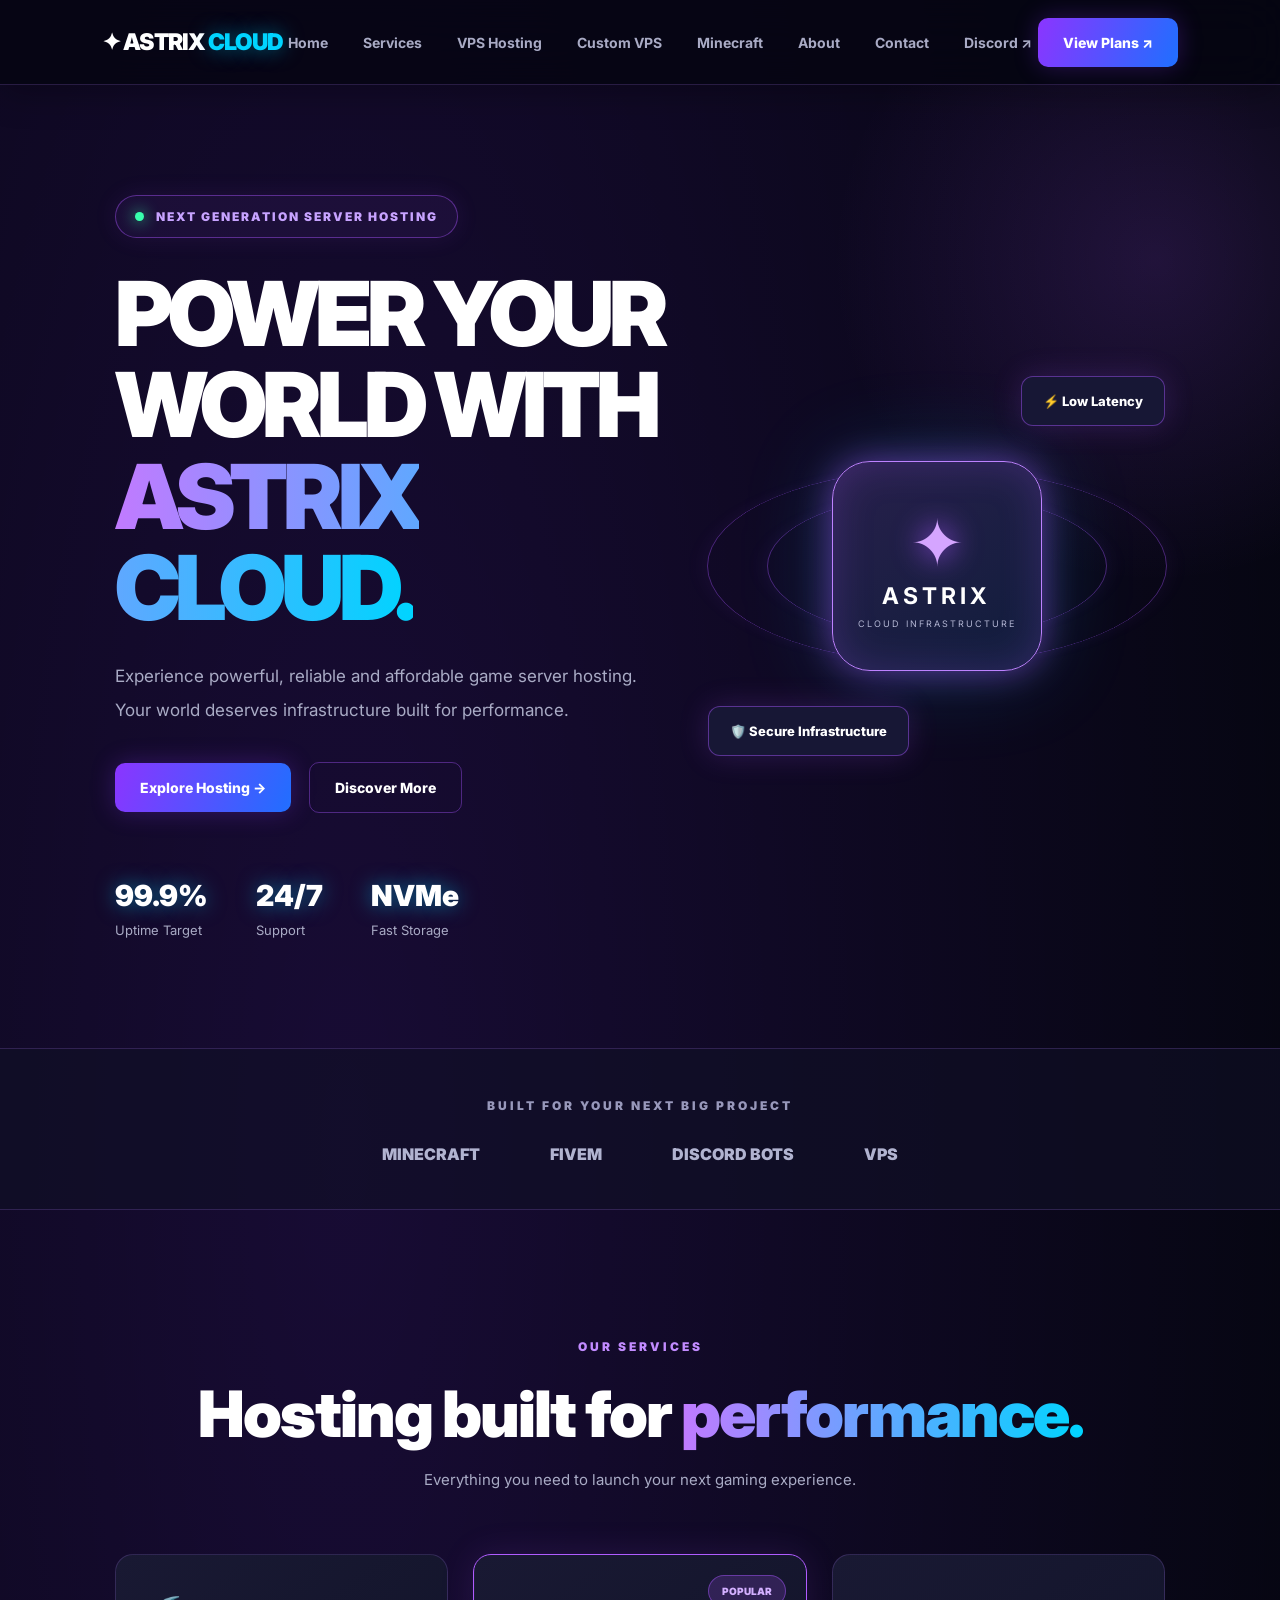
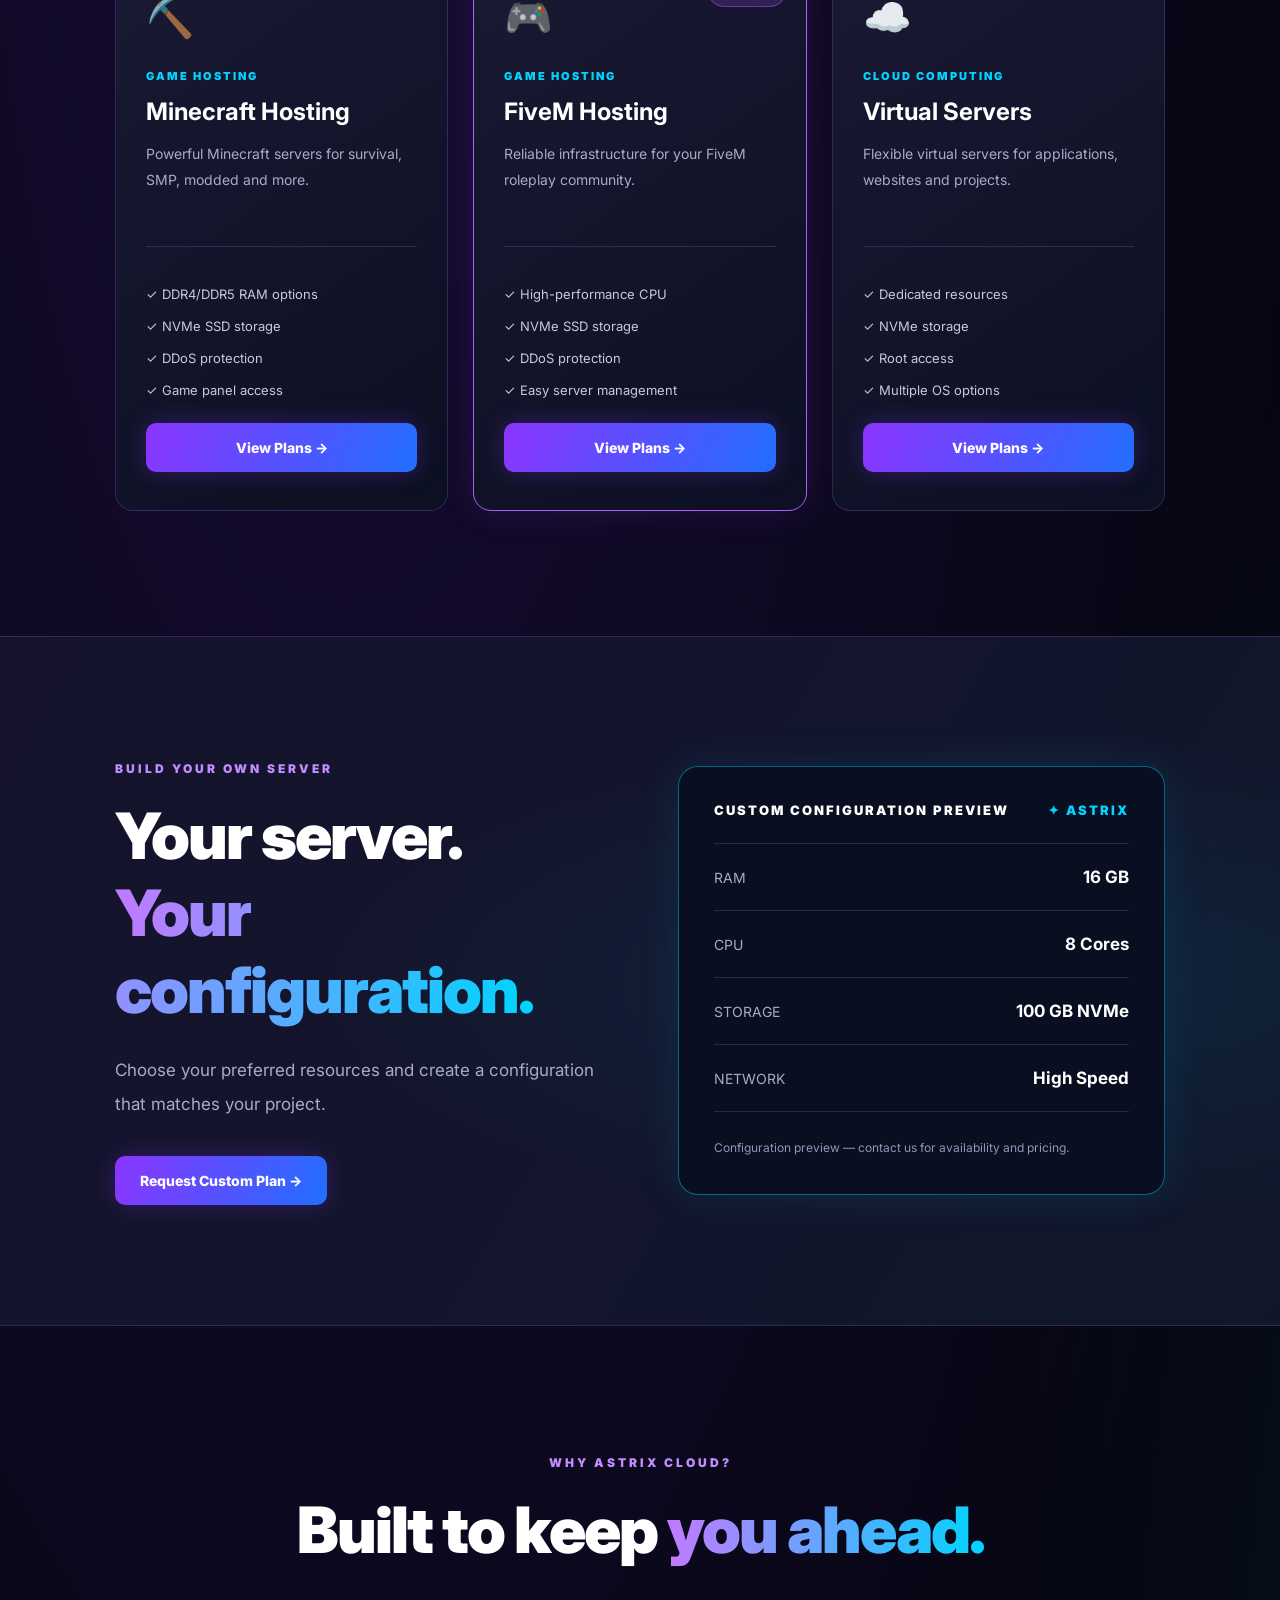
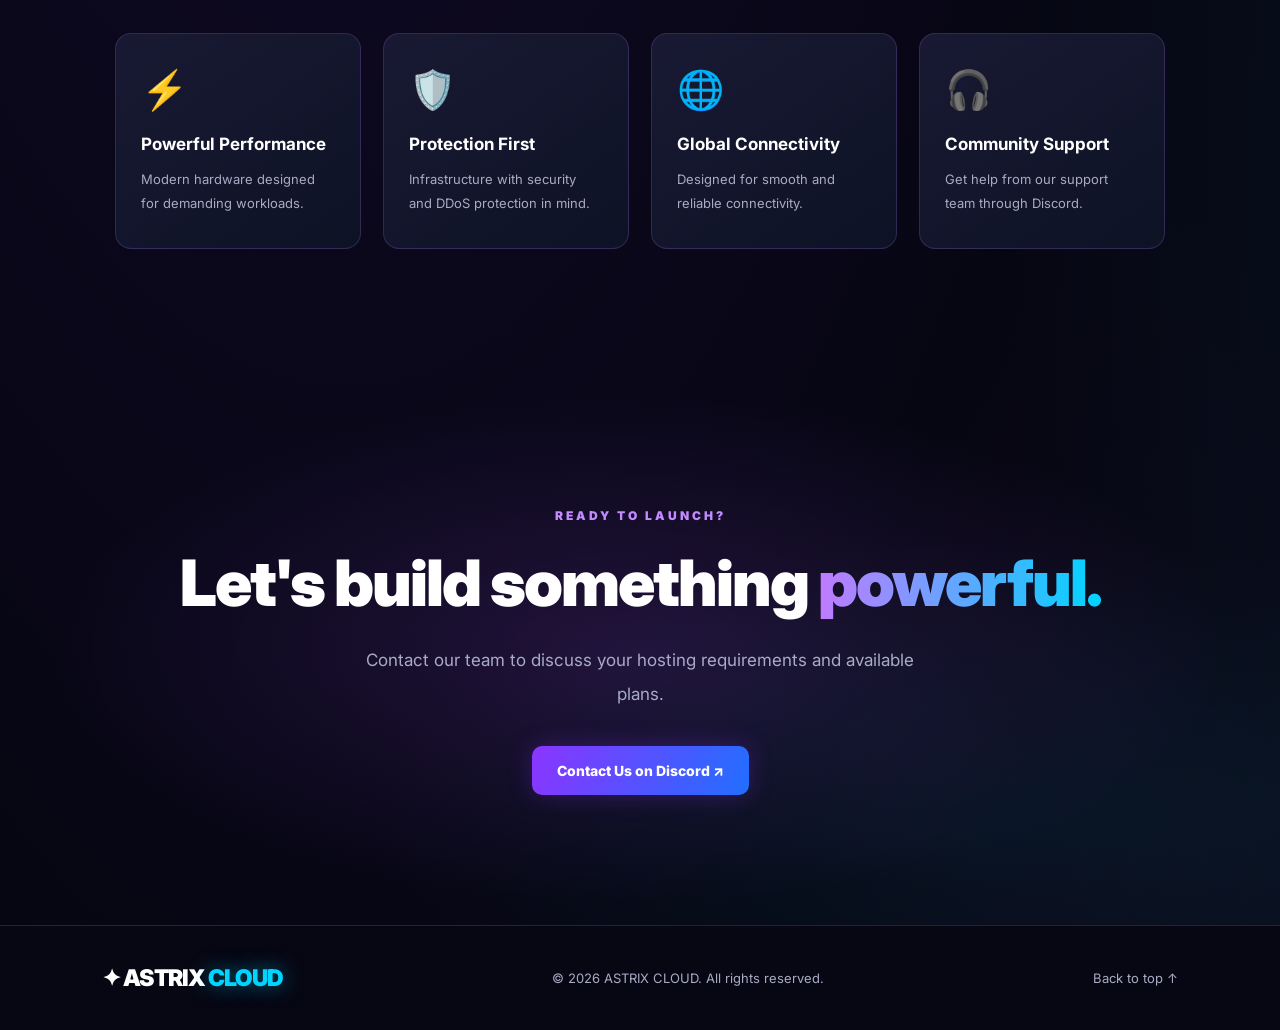
==== commit 8ca7e3d1: "Update index.html" ====
--- a/index.html
+++ b/index.html
@@ -17,15 +17,21 @@
 <header class="navbar">
   <a href="#home" class="logo">✦ ASTRIX <span>CLOUD</span></a>
 
-  <nav>
-    <a href="#home">Home</a>
-    <a href="#hosting">Game Hosting</a>
-    <a href="#vps">VPS Hosting</a>
-    <a href="#features">Features</a>
+  
+  <nav class="nav-links">
+    <a href="index.html">Home</a>
+    <a href="services.html">Services</a>
+    <a href="vps.html">VPS Hosting</a>
+    <a href="custom.html">Custom VPS</a>
+    <a href="minecraft.html">Minecraft</a>
+    <a href="about.html">About</a>
+    <a href="contact.html">Contact</a>
+    <a href="https://discord.gg/SZn3gCpNH" target="_blank" rel="noopener noreferrer">Discord ↗</a>
   </nav>
 
-  <a href="#hosting" class="nav-btn">Get Started ↗</a>
+  <a href="vps.html" class="nav-btn">View Plans ↗</a>
   <button class="menu" aria-label="Open navigation">☰</button>
+
 </header>
 
 <main>
--- a/style.css
+++ b/style.css
@@ -1,309 +1,795 @@
-```css
-/* =====================================
-   ASTRIX CLOUD - NEON ANIMATION UPGRADE
-===================================== */
+
+/* =========================================
+   ASTRIX CLOUD — NEON GALAXY DESIGN
+========================================= */
 
 :root {
-  --purple: #b026ff;
-  --blue: #00c8ff;
+  --bg: #060612;
+  --panel: #111127;
+  --panel2: #171735;
+  --purple: #a855ff;
+  --blue: #00d4ff;
   --pink: #ff36c7;
-  --bg: #050510;
-  --surface: #11112b;
-}
-
-/* Animated background */
+  --white: #ffffff;
+  --muted: #a9abc5;
+  --border: rgba(174, 119, 255, .2);
+}
+
+* {
+  margin: 0;
+  padding: 0;
+  box-sizing: border-box;
+  scroll-behavior: smooth;
+}
+
 body {
+  font-family: 'Inter', sans-serif;
+  color: var(--white);
   background:
-    radial-gradient(ellipse at 15% 20%, #8b2cff20, transparent 35%),
-    radial-gradient(ellipse at 85% 40%, #00c8ff16, transparent 35%),
-    radial-gradient(ellipse at 50% 90%, #ff36c710, transparent 40%),
-    #050510;
-  background-size: 200% 200%;
-  animation: backgroundFlow 14s ease infinite;
-}
-
-@keyframes backgroundFlow {
-  0%, 100% { background-position: 0% 0%; }
-  50% { background-position: 100% 100%; }
-}
-
-/* Bigger typography */
+    radial-gradient(ellipse at 15% 15%, #812cff25, transparent 35%),
+    radial-gradient(ellipse at 85% 45%, #00d4ff18, transparent 35%),
+    radial-gradient(ellipse at 50% 100%, #ff36c714, transparent 40%),
+    var(--bg);
+  background-size: 180% 180%;
+  animation: galaxyBackground 16s ease-in-out infinite alternate;
+  overflow-x: hidden;
+}
+
+@keyframes galaxyBackground {
+  0% { background-position: 0% 0%; }
+  100% { background-position: 100% 100%; }
+}
+
+a {
+  text-decoration: none;
+  color: inherit;
+}
+
+button {
+  font: inherit;
+}
+
+/* NAVIGATION */
+
+.navbar {
+  min-height: 85px;
+  padding: 0 8%;
+  display: flex;
+  justify-content: space-between;
+  align-items: center;
+  position: sticky;
+  top: 0;
+  z-index: 100;
+  background: rgba(6, 6, 18, .82);
+  backdrop-filter: blur(22px);
+  border-bottom: 1px solid var(--border);
+  box-shadow: 0 8px 35px #0004;
+}
+
+.logo {
+  font-size: 23px;
+  font-weight: 900;
+  letter-spacing: -1px;
+  white-space: nowrap;
+}
+
+.logo span {
+  color: var(--blue);
+  text-shadow: 0 0 20px #00d4ff80;
+}
+
+nav {
+  display: flex;
+  align-items: center;
+  gap: 35px;
+}
+
+nav a {
+  font-size: 14px;
+  font-weight: 700;
+  color: var(--muted);
+  position: relative;
+  transition: .3s;
+}
+
+nav a:hover {
+  color: white;
+  text-shadow: 0 0 15px var(--blue);
+}
+
+nav a::after {
+  content: "";
+  position: absolute;
+  bottom: -10px;
+  left: 0;
+  width: 0;
+  height: 2px;
+  background: linear-gradient(90deg, var(--purple), var(--blue));
+  transition: .35s;
+}
+
+nav a:hover::after {
+  width: 100%;
+}
+
+.nav-btn,
+.primary-btn,
+.plan-btn {
+  display: inline-block;
+  color: white;
+  font-size: 14px;
+  font-weight: 800;
+  padding: 16px 25px;
+  border-radius: 10px;
+  background: linear-gradient(110deg, #8b35ff, #256cff, #00c8ff);
+  background-size: 200% auto;
+  box-shadow: 0 0 25px #8b35ff45;
+  transition: .35s;
+  animation: gradientButton 5s linear infinite;
+}
+
+@keyframes gradientButton {
+  to { background-position: 200% center; }
+}
+
+.nav-btn:hover,
+.primary-btn:hover,
+.plan-btn:hover {
+  transform: translateY(-5px) scale(1.04);
+  box-shadow: 0 0 40px #8b35ff90;
+}
+
+.menu {
+  display: none;
+  border: none;
+  background: none;
+  color: white;
+  font-size: 28px;
+  cursor: pointer;
+}
+
+/* HERO */
+
+.hero {
+  min-height: 760px;
+  padding: 110px 9%;
+  display: grid;
+  grid-template-columns: 1.1fr .9fr;
+  align-items: center;
+  gap: 35px;
+  position: relative;
+  overflow: hidden;
+}
+
+.hero::before {
+  content: "";
+  position: absolute;
+  width: 650px;
+  height: 650px;
+  right: -200px;
+  top: -150px;
+  background: radial-gradient(circle, #a855ff28, transparent 70%);
+  animation: glowPulse 6s ease-in-out infinite alternate;
+  pointer-events: none;
+}
+
+@keyframes glowPulse {
+  from { opacity: .4; transform: scale(.8); }
+  to { opacity: 1; transform: scale(1.2); }
+}
+
+.tag {
+  display: inline-flex;
+  align-items: center;
+  gap: 12px;
+  padding: 13px 19px;
+  margin-bottom: 30px;
+  border: 1px solid #a855ff70;
+  border-radius: 50px;
+  background: #a855ff12;
+  color: #c7a3ff;
+  font-size: 12px;
+  font-weight: 900;
+  letter-spacing: 2px;
+  box-shadow: 0 0 25px #a855ff18;
+}
+
+.pulse {
+  width: 9px;
+  height: 9px;
+  border-radius: 50%;
+  background: #38ffad;
+  box-shadow: 0 0 15px #38ffad;
+  animation: pulseDot 1.5s infinite;
+}
+
+@keyframes pulseDot {
+  50% { opacity: .3; transform: scale(.7); }
+}
+
 .hero h1 {
-  font-size: clamp(52px, 7vw, 92px);
+  font-size: clamp(55px, 7vw, 96px);
+  font-weight: 900;
   line-height: 1.02;
-  text-shadow: 0 0 35px #a026ff35;
-}
-
-.section-heading h2,
-.custom-content h2,
-.contact h2 {
-  font-size: clamp(38px, 5vw, 62px);
-}
-
-.hero-content > p,
-.custom-content > p,
-.contact > p {
-  font-size: 16px;
-  line-height: 2;
-}
-
-/* Neon animated gradient text */
+  letter-spacing: -5px;
+}
+
 .hero h1 span,
 .section-heading h2 span,
 .custom-content h2 span,
 .contact h2 span {
-  background: linear-gradient(
-    90deg,
-    #b026ff,
-    #00c8ff,
-    #ff36c7,
-    #b026ff
-  );
+  background: linear-gradient(90deg, #c17aff, #00d4ff, #ff36c7, #c17aff);
   background-size: 300% auto;
-  animation: neonText 5s linear infinite;
+  color: transparent;
+  background-clip: text;
   -webkit-background-clip: text;
-  background-clip: text;
-  color: transparent;
-}
-
-@keyframes neonText {
+  animation: rainbowText 6s linear infinite;
+}
+
+@keyframes rainbowText {
   to { background-position: 300% center; }
 }
 
-/* Animated navigation */
-.navbar {
-  border-bottom: 1px solid #a026ff45;
-  box-shadow: 0 5px 35px #8b2cff12;
-}
-
-nav a {
+.hero-content > p,
+.custom-content > p,
+.contact > p {
+  color: var(--muted);
+  font-size: 17px;
+  line-height: 2;
+  max-width: 550px;
+  margin-top: 25px;
+}
+
+.hero-actions {
+  display: flex;
+  align-items: center;
+  flex-wrap: wrap;
+  gap: 18px;
+  margin-top: 35px;
+}
+
+.secondary-btn {
+  display: inline-block;
+  padding: 16px 25px;
+  border: 1px solid #a855ff65;
+  border-radius: 10px;
+  font-size: 14px;
+  font-weight: 800;
+  transition: .3s;
+}
+
+.secondary-btn:hover {
+  background: #a855ff20;
+  border-color: var(--blue);
+  box-shadow: 0 0 25px #00d4ff30;
+  transform: translateY(-4px);
+}
+
+/* HERO STATS */
+
+.stats {
+  display: flex;
+  flex-wrap: wrap;
+  gap: 48px;
+  margin-top: 65px;
+}
+
+.stats div {
+  display: flex;
+  flex-direction: column;
+  gap: 9px;
+}
+
+.stats strong {
+  font-size: 29px;
+  font-weight: 900;
+  text-shadow: 0 0 20px #00d4ff80;
+}
+
+.stats small {
+  color: var(--muted);
+  font-size: 13px;
+}
+
+/* GALAXY ORBIT */
+
+.hero-visual {
+  min-height: 490px;
+  display: flex;
+  justify-content: center;
+  align-items: center;
   position: relative;
 }
 
-nav a::after {
+.orbit {
+  position: absolute;
+  border: 1px solid #a855ff65;
+  border-radius: 50%;
+  box-shadow: 0 0 25px #a855ff12;
+}
+
+.orbit-one {
+  width: 340px;
+  height: 340px;
+  transform: rotateX(65deg);
+  animation: orbitRotation 16s linear infinite;
+}
+
+.orbit-two {
+  width: 460px;
+  height: 460px;
+  transform: rotateX(65deg);
+  animation: orbitRotation 25s linear infinite reverse;
+}
+
+@keyframes orbitRotation {
+  from { rotate: 0deg; }
+  to { rotate: 360deg; }
+}
+
+.core {
+  width: 210px;
+  height: 210px;
+  border-radius: 38px;
+  background: linear-gradient(145deg, #28204c, #101d3b);
+  border: 1px solid #bd82ff;
+  box-shadow:
+    0 0 35px #a855ff80,
+    0 0 90px #00d4ff35,
+    inset 0 0 40px #a855ff35;
+  display: flex;
+  flex-direction: column;
+  justify-content: center;
+  align-items: center;
+  z-index: 2;
+  animation: coreFloat 5s ease-in-out infinite;
+}
+
+@keyframes coreFloat {
+  0%, 100% { transform: translateY(0) rotate(-7deg); }
+  50% { transform: translateY(-25px) rotate(7deg); }
+}
+
+.core-icon {
+  font-size: 65px;
+  color: #d5a5ff;
+  text-shadow: 0 0 30px var(--purple);
+}
+
+.core h3 {
+  font-size: 23px;
+  letter-spacing: 4px;
+}
+
+.core span {
+  color: #b2b5d2;
+  font-size: 9px;
+  letter-spacing: 2px;
+  margin-top: 8px;
+}
+
+.float-card {
+  position: absolute;
+  padding: 16px 21px;
+  background: #171735;
+  border: 1px solid #a855ff75;
+  border-radius: 12px;
+  font-size: 13px;
+  font-weight: 800;
+  box-shadow: 0 0 30px #a855ff30;
+  animation: floatingCard 4s ease-in-out infinite;
+  z-index: 3;
+}
+
+.card-top {
+  top: 55px;
+  right: 0;
+}
+
+.card-bottom {
+  bottom: 55px;
+  left: 0;
+  animation-delay: 1.5s;
+}
+
+@keyframes floatingCard {
+  0%, 100% { translate: 0 0; }
+  50% { translate: 0 -18px; }
+}
+
+/* TRUSTED STRIP */
+
+.trusted {
+  padding: 45px 8%;
+  text-align: center;
+  background: #10102599;
+  border-top: 1px solid var(--border);
+  border-bottom: 1px solid var(--border);
+}
+
+.trusted > span {
+  color: #9898bb;
+  font-size: 12px;
+  font-weight: 900;
+  letter-spacing: 3px;
+}
+
+.trusted div {
+  display: flex;
+  flex-wrap: wrap;
+  justify-content: center;
+  gap: 70px;
+  margin-top: 30px;
+}
+
+.trusted div span {
+  font-size: 16px;
+  font-weight: 900;
+  color: #b1b3d0;
+  transition: .3s;
+}
+
+.trusted div span:hover {
+  color: var(--blue);
+  text-shadow: 0 0 20px var(--blue);
+  transform: scale(1.15);
+}
+
+/* GENERAL SECTIONS */
+
+.section {
+  padding: 125px 9%;
+}
+
+.section-heading {
+  text-align: center;
+  margin-bottom: 65px;
+}
+
+.eyebrow {
+  font-size: 12px;
+  font-weight: 900;
+  letter-spacing: 3px;
+  color: #c28bff;
+}
+
+.section-heading h2,
+.custom-content h2,
+.contact h2 {
+  font-size: clamp(39px, 5vw, 65px);
+  font-weight: 900;
+  letter-spacing: -2px;
+  margin-top: 20px;
+}
+
+.section-heading > p {
+  font-size: 15px;
+  color: var(--muted);
+  margin-top: 18px;
+}
+
+/* HOSTING PLANS */
+
+.plans {
+  display: grid;
+  grid-template-columns: repeat(3, 1fr);
+  gap: 25px;
+}
+
+.plan {
+  position: relative;
+  padding: 38px 30px;
+  border: 1px solid var(--border);
+  border-radius: 18px;
+  background: linear-gradient(145deg, #191933, #0c1022);
+  transition: transform .4s ease, box-shadow .4s ease, border-color .4s ease;
+  overflow: hidden;
+}
+
+.plan::before,
+.feature::before {
   content: "";
   position: absolute;
-  left: 0;
-  bottom: -9px;
-  width: 0;
-  height: 2px;
-  background: linear-gradient(90deg, #b026ff, #00c8ff);
-  transition: width .35s ease;
-}
-
-nav a:hover::after {
+  inset: 0;
+  background: linear-gradient(120deg, transparent, #a855ff12, transparent);
+  transform: translateX(-100%);
+  transition: transform .7s;
+  pointer-events: none;
+}
+
+.plan:hover::before,
+.feature:hover::before {
+  transform: translateX(100%);
+}
+
+.plan:hover {
+  transform: translateY(-15px) scale(1.025);
+  border-color: var(--blue);
+  box-shadow: 0 20px 55px #a855ff30;
+}
+
+.plan.featured {
+  border-color: #b05cff;
+  box-shadow: 0 0 35px #a855ff20;
+}
+
+.popular {
+  position: absolute;
+  right: 20px;
+  top: 20px;
+  padding: 9px 13px;
+  background: #a855ff30;
+  border: 1px solid #a855ff75;
+  color: #d3afff;
+  border-radius: 30px;
+  font-size: 10px;
+  font-weight: 900;
+}
+
+.plan-icon {
+  font-size: 39px;
+  margin-bottom: 23px;
+  transition: .4s;
+}
+
+.plan:hover .plan-icon {
+  transform: scale(1.3) rotate(12deg);
+}
+
+.plan-type {
+  color: var(--blue);
+  font-size: 11px;
+  font-weight: 900;
+  letter-spacing: 2px;
+}
+
+.plan h3 {
+  font-size: 24px;
+  margin-top: 13px;
+}
+
+.plan > p {
+  color: var(--muted);
+  font-size: 14px;
+  line-height: 1.9;
+  margin-top: 15px;
+  min-height: 80px;
+}
+
+.plan ul {
+  list-style: none;
+  padding-top: 23px;
+  margin: 25px 0;
+  border-top: 1px solid var(--border);
+}
+
+.plan li {
+  color: #c8c9df;
+  font-size: 13px;
+  margin: 16px 0;
+}
+
+.plan-btn {
+  display: block;
+  text-align: center;
   width: 100%;
 }
 
-/* Glowing buttons */
-.primary-btn,
-.nav-btn,
-.plan-btn {
-  background: linear-gradient(110deg, #a026ff, #087cff, #00c8ff);
-  background-size: 200% auto;
-  box-shadow: 0 0 20px #a026ff35;
-  animation: buttonGlow 4s ease infinite;
+/* CUSTOM CONFIGURATION */
+
+.custom-section {
+  padding: 120px 9%;
+  display: grid;
+  grid-template-columns: 1fr 1fr;
+  gap: 75px;
+  align-items: center;
+  background:
+    radial-gradient(ellipse at 80% 50%, #00d4ff13, transparent 50%),
+    linear-gradient(120deg, #15132c, #10172b);
+  border-top: 1px solid var(--border);
+  border-bottom: 1px solid var(--border);
+}
+
+.custom-content > p {
+  margin-top: 25px;
+}
+
+.custom-content .primary-btn {
+  margin-top: 35px;
+}
+
+.custom-box {
+  padding: 35px;
+  background: #090e20;
+  border: 1px solid #00d4ff70;
+  border-radius: 20px;
+  box-shadow: 0 0 45px #00d4ff18;
+  animation: configGlow 5s ease-in-out infinite alternate;
+}
+
+@keyframes configGlow {
+  from { box-shadow: 0 0 20px #a855ff20; }
+  to { box-shadow: 0 0 55px #00d4ff35; }
+}
+
+.custom-title {
+  font-size: 13px;
+  font-weight: 900;
+  letter-spacing: 2px;
+  padding-bottom: 25px;
+  border-bottom: 1px solid var(--border);
+}
+
+.custom-title span {
+  float: right;
+  color: var(--blue);
+}
+
+.resource {
+  display: flex;
+  justify-content: space-between;
+  align-items: center;
+  padding: 23px 0;
+  border-bottom: 1px solid var(--border);
+}
+
+.resource label {
+  color: var(--muted);
+  font-size: 14px;
+}
+
+.resource strong {
+  font-size: 17px;
+  color: white;
+}
+
+.config-note {
+  color: #9296b8;
+  font-size: 12px;
+  line-height: 1.8;
+  margin-top: 25px;
+}
+
+/* FEATURES */
+
+.features {
+  display: grid;
+  grid-template-columns: repeat(4, 1fr);
+  gap: 22px;
+}
+
+.feature {
   position: relative;
   overflow: hidden;
-}
-
-@keyframes buttonGlow {
-  0%, 100% { background-position: 0% center; }
-  50% { background-position: 100% center; }
-}
-
-.primary-btn:hover,
-.nav-btn:hover,
-.plan-btn:hover {
-  transform: translateY(-6px) scale(1.04);
-  box-shadow: 0 0 35px #a026ff90;
-}
-
-/* Moving hero elements */
-.hero-content {
-  animation: slideInLeft 1s ease both;
-}
-
-.hero-visual {
-  animation: slideInRight 1.2s ease both;
-}
-
-@keyframes slideInLeft {
-  from { opacity: 0; transform: translateX(-60px); }
-  to { opacity: 1; transform: translateX(0); }
-}
-
-@keyframes slideInRight {
-  from { opacity: 0; transform: translateX(60px); }
-  to { opacity: 1; transform: translateX(0); }
-}
-
-/* Floating orbital core */
-.core {
-  animation: coreFloat 5s ease-in-out infinite;
-  box-shadow:
-    0 0 35px #a026ff70,
-    0 0 90px #087cff45,
-    inset 0 0 35px #a026ff35;
-}
-
-@keyframes coreFloat {
-  0%, 100% { transform: translateY(0) rotate(-8deg); }
-  50% { transform: translateY(-22px) rotate(8deg); }
-}
-
-/* Orbit animation */
-.orbit-one {
-  animation: orbitSpin 18s linear infinite;
-}
-
-.orbit-two {
-  animation: orbitSpin 28s linear infinite reverse;
-}
-
-@keyframes orbitSpin {
-  from { rotate: 0deg; }
-  to { rotate: 360deg; }
-}
-
-/* Floating information cards */
-.float-card {
-  animation: cardFloat 4s ease-in-out infinite;
-  border-color: #a026ff70;
-  box-shadow: 0 0 25px #a026ff20;
-}
-
-.card-bottom {
-  animation-delay: 1.5s;
-}
-
-@keyframes cardFloat {
-  0%, 100% { translate: 0 0; }
-  50% { translate: 0 -15px; }
-}
-
-/* Service cards */
-.plan {
-  background: linear-gradient(145deg, #17152f, #0b1124);
-  border-color: #8b45ff40;
-  transition: transform .45s ease, box-shadow .45s ease, border-color .45s ease;
-}
-
-.plan:hover {
-  transform: translateY(-14px) scale(1.025);
-  border-color: #00c8ff;
-  box-shadow:
-    0 15px 45px #8b2cff30,
-    0 0 30px #00c8ff20;
-}
-
-.plan-icon {
-  transition: transform .4s ease;
-}
-
-.plan:hover .plan-icon {
-  transform: scale(1.35) rotate(12deg);
-}
-
-/* Animated feature cards */
-.feature {
-  background: linear-gradient(145deg, #17152f, #0b1124);
-  border-color: #8b45ff40;
-  transition: .4s ease;
+  padding: 32px 25px;
+  background: linear-gradient(145deg, #191933, #0d1325);
+  border: 1px solid var(--border);
+  border-radius: 16px;
+  transition: .4s;
 }
 
 .feature:hover {
-  transform: translateY(-12px) scale(1.04);
-  border-color: #ff36c7;
-  box-shadow: 0 15px 40px #b026ff30;
+  transform: translateY(-12px);
+  border-color: var(--pink);
+  box-shadow: 0 15px 45px #a855ff25;
 }
 
 .feature > div {
-  transition: transform .4s ease;
+  font-size: 38px;
+  transition: .4s;
 }
 
 .feature:hover > div {
-  transform: scale(1.3) rotate(10deg);
-}
-
-/* Custom configuration glow */
-.custom-box {
-  border-color: #00c8ff65;
-  box-shadow:
-    0 0 35px #00c8ff18,
-    0 20px 70px #0007;
-  animation: boxPulse 5s ease-in-out infinite;
-}
-
-@keyframes boxPulse {
-  0%, 100% { box-shadow: 0 0 25px #00c8ff15; }
-  50% { box-shadow: 0 0 45px #a026ff40; }
-}
-
-/* Stats glow */
-.stats strong {
-  color: #ffffff;
-  text-shadow: 0 0 20px #00c8ff70;
-}
-
-/* Trusted brands */
-.trusted div {
-  font-size: 15px;
-  font-weight: 800;
-}
-
-.trusted div > * {
-  transition: .3s;
-}
-
-.trusted div > *:hover {
-  color: #00c8ff;
-  text-shadow: 0 0 18px #00c8ff;
-  transform: scale(1.15);
-}
-
-/* Contact section */
+  transform: scale(1.25) rotate(10deg);
+}
+
+.feature h3 {
+  font-size: 17px;
+  margin-top: 22px;
+}
+
+.feature p {
+  color: var(--muted);
+  font-size: 13px;
+  line-height: 1.9;
+  margin-top: 13px;
+}
+
+/* CONTACT */
+
 .contact {
+  padding: 130px 20px;
+  text-align: center;
   background:
-    radial-gradient(ellipse at center, #a026ff28, transparent 65%),
-    radial-gradient(ellipse at 80% 50%, #00c8ff12, transparent 55%);
-}
-
-/* Footer */
+    radial-gradient(ellipse at center, #a855ff28, transparent 65%),
+    radial-gradient(ellipse at 80% 80%, #00d4ff12, transparent 45%);
+}
+
+.contact > p {
+  margin: 22px auto 35px;
+}
+
+/* FOOTER */
+
 footer {
-  border-top-color: #a026ff45;
-}
-
-/* Selection color */
-::selection {
-  background: #a026ff;
-  color: white;
-}
-
-/* Scrollbar */
-::-webkit-scrollbar {
-  width: 9px;
-}
-
-::-webkit-scrollbar-track {
-  background: #050510;
-}
-
-::-webkit-scrollbar-thumb {
-  background: linear-gradient(#a026ff, #00c8ff);
-  border-radius: 20px;
-}
-
-/* Mobile improvements */
+  padding: 38px 8%;
+  display: flex;
+  justify-content: space-between;
+  align-items: center;
+  gap: 20px;
+  border-top: 1px solid var(--border);
+  background: #070713;
+}
+
+footer p,
+footer > a:last-child {
+  color: var(--muted);
+  font-size: 13px;
+}
+
+footer > a:last-child:hover {
+  color: var(--blue);
+}
+
+/* MOBILE */
+
+@media (max-width: 1050px) {
+  .hero {
+    grid-template-columns: 1fr;
+  }
+
+  .hero-visual {
+    min-height: 450px;
+  }
+
+  .plans {
+    grid-template-columns: repeat(2, 1fr);
+  }
+
+  .features {
+    grid-template-columns: repeat(2, 1fr);
+  }
+}
+
 @media (max-width: 650px) {
+  .navbar {
+    min-height: 72px;
+    padding: 0 6%;
+  }
+
+  nav {
+    display: none;
+    position: absolute;
+    top: 72px;
+    left: 0;
+    width: 100%;
+    padding: 28px;
+    background: #0b0b20;
+    border-bottom: 1px solid var(--border);
+    flex-direction: column;
+    align-items: flex-start;
+    gap: 25px;
+  }
+
+  nav.open {
+    display: flex;
+  }
+
+  .nav-btn {
+    display: none;
+  }
+
+  .menu {
+    display: block;
+  }
+
+  .hero {
+    padding: 85px 7%;
+  }
+
   .hero h1 {
-    font-size: clamp(43px, 12vw, 65px);
-  }
-
-  .section-heading h2,
-  .custom-content h2,
-  .contact h2 {
-    font-size: 38px;
+    font-size: clamp(44px, 12vw, 65px);
+    letter-spacing: -2px;
   }
 
   .hero-content > p,
@@ -311,17 +797,101 @@
   .contact > p {
     font-size: 14px;
   }
-}
-
-/* Accessibility: respect reduced-motion preference */
+
+  .hero-visual {
+    min-height: 350px;
+  }
+
+  .orbit-one {
+    width: 260px;
+    height: 260px;
+  }
+
+  .orbit-two {
+    width: 350px;
+    height: 350px;
+  }
+
+  .core {
+    width: 165px;
+    height: 165px;
+  }
+
+  .card-top {
+    right: 0;
+  }
+
+  .card-bottom {
+    left: 0;
+  }
+
+  .stats {
+    gap: 25px;
+  }
+
+  .stats strong {
+    font-size: 22px;
+  }
+
+  .trusted div {
+    gap: 25px;
+  }
+
+  .section {
+    padding: 85px 7%;
+  }
+
+  .plans,
+  .features,
+  .custom-section {
+    grid-template-columns: 1fr;
+  }
+
+  .custom-section {
+    padding: 85px 7%;
+    gap: 45px;
+  }
+
+  .custom-box {
+    padding: 25px;
+  }
+
+  footer {
+    flex-direction: column;
+    text-align: center;
+  }
+}
+
+/* ACCESSIBILITY */
+
 @media (prefers-reduced-motion: reduce) {
   *,
   *::before,
   *::after {
-    animation-duration: 0.01ms !important;
+    animation-duration: .01ms !important;
     animation-iteration-count: 1 !important;
     scroll-behavior: auto !important;
-    transition-duration: 0.01ms !important;
-  }
+    transition-duration: .01ms !important;
+  }
+}
+
+/* SCROLLBAR */
+
+::-webkit-scrollbar {
+  width: 9px;
+}
+
+::-webkit-scrollbar-track {
+  background: #060612;
+}
+
+::-webkit-scrollbar-thumb {
+  background: linear-gradient(var(--purple), var(--blue));
+  border-radius: 20px;
+}
+
+::selection {
+  background: var(--purple);
+  color: white;
 }
 ```
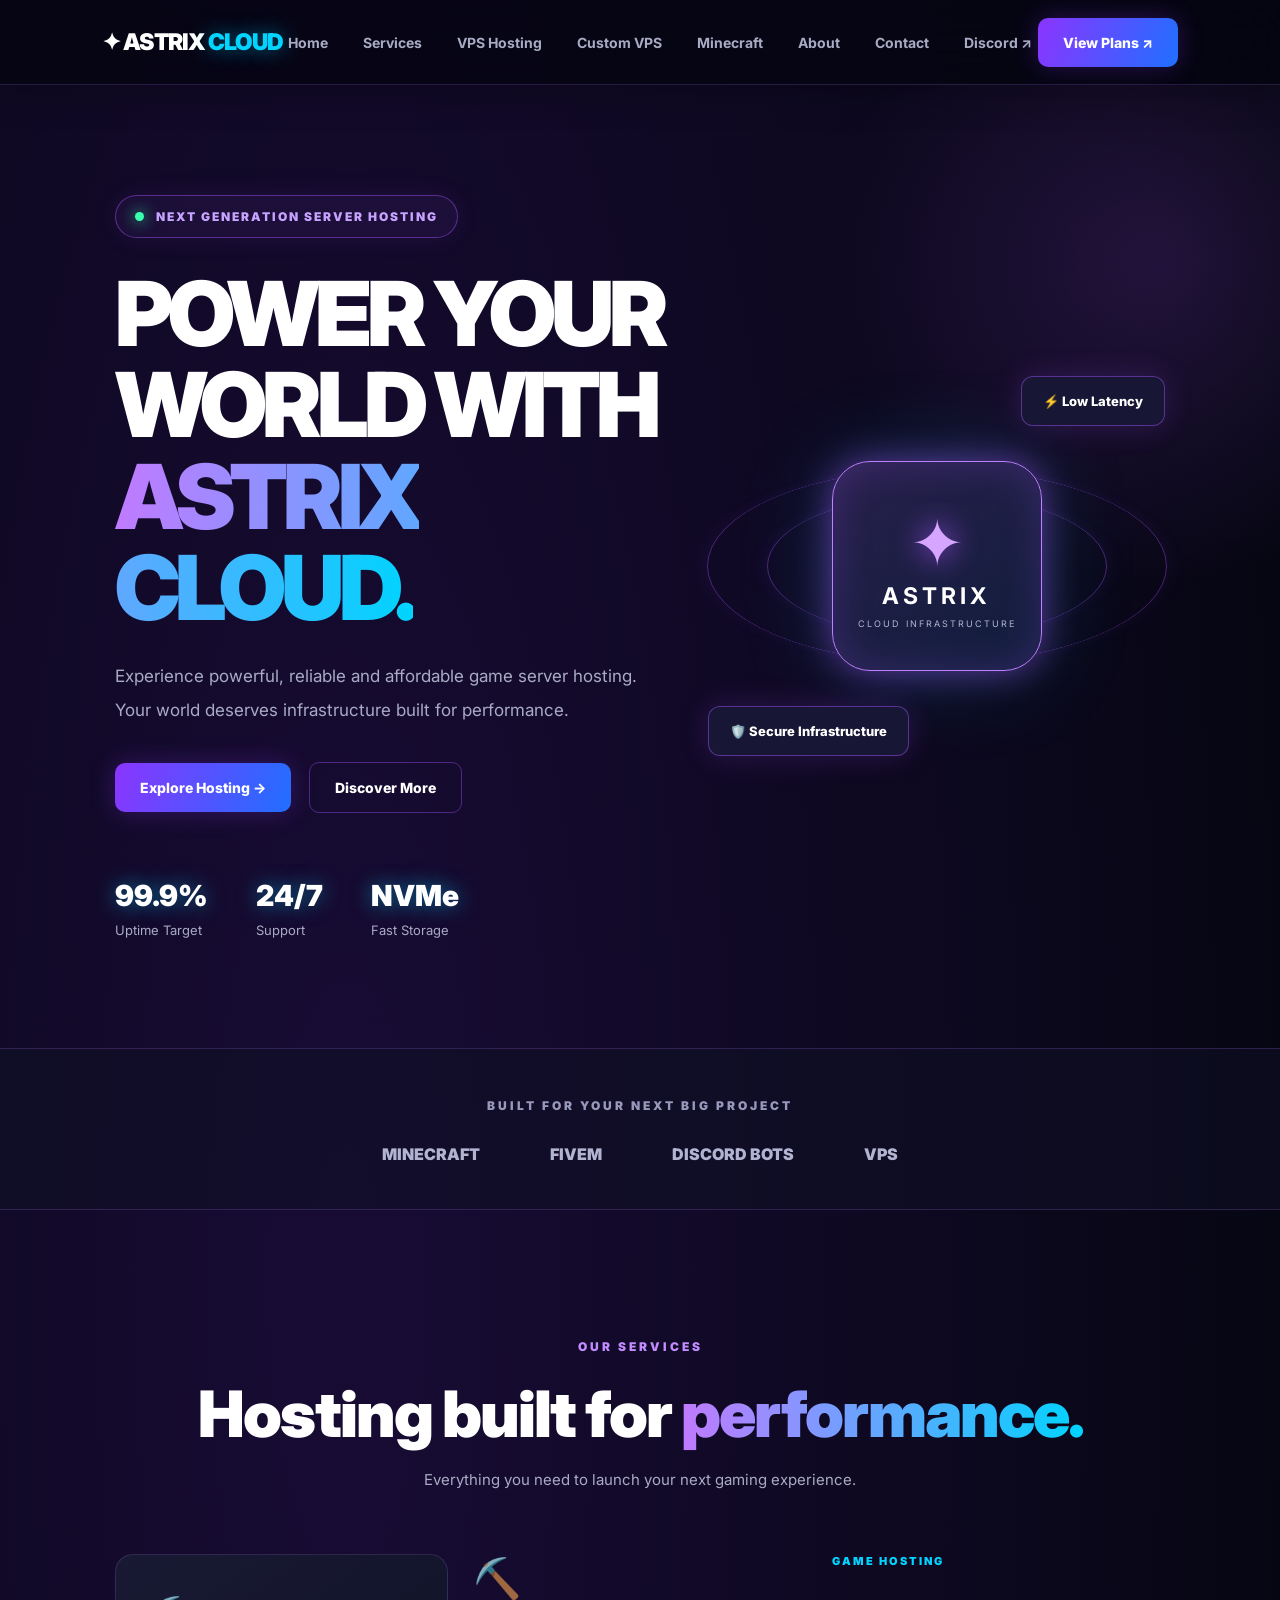
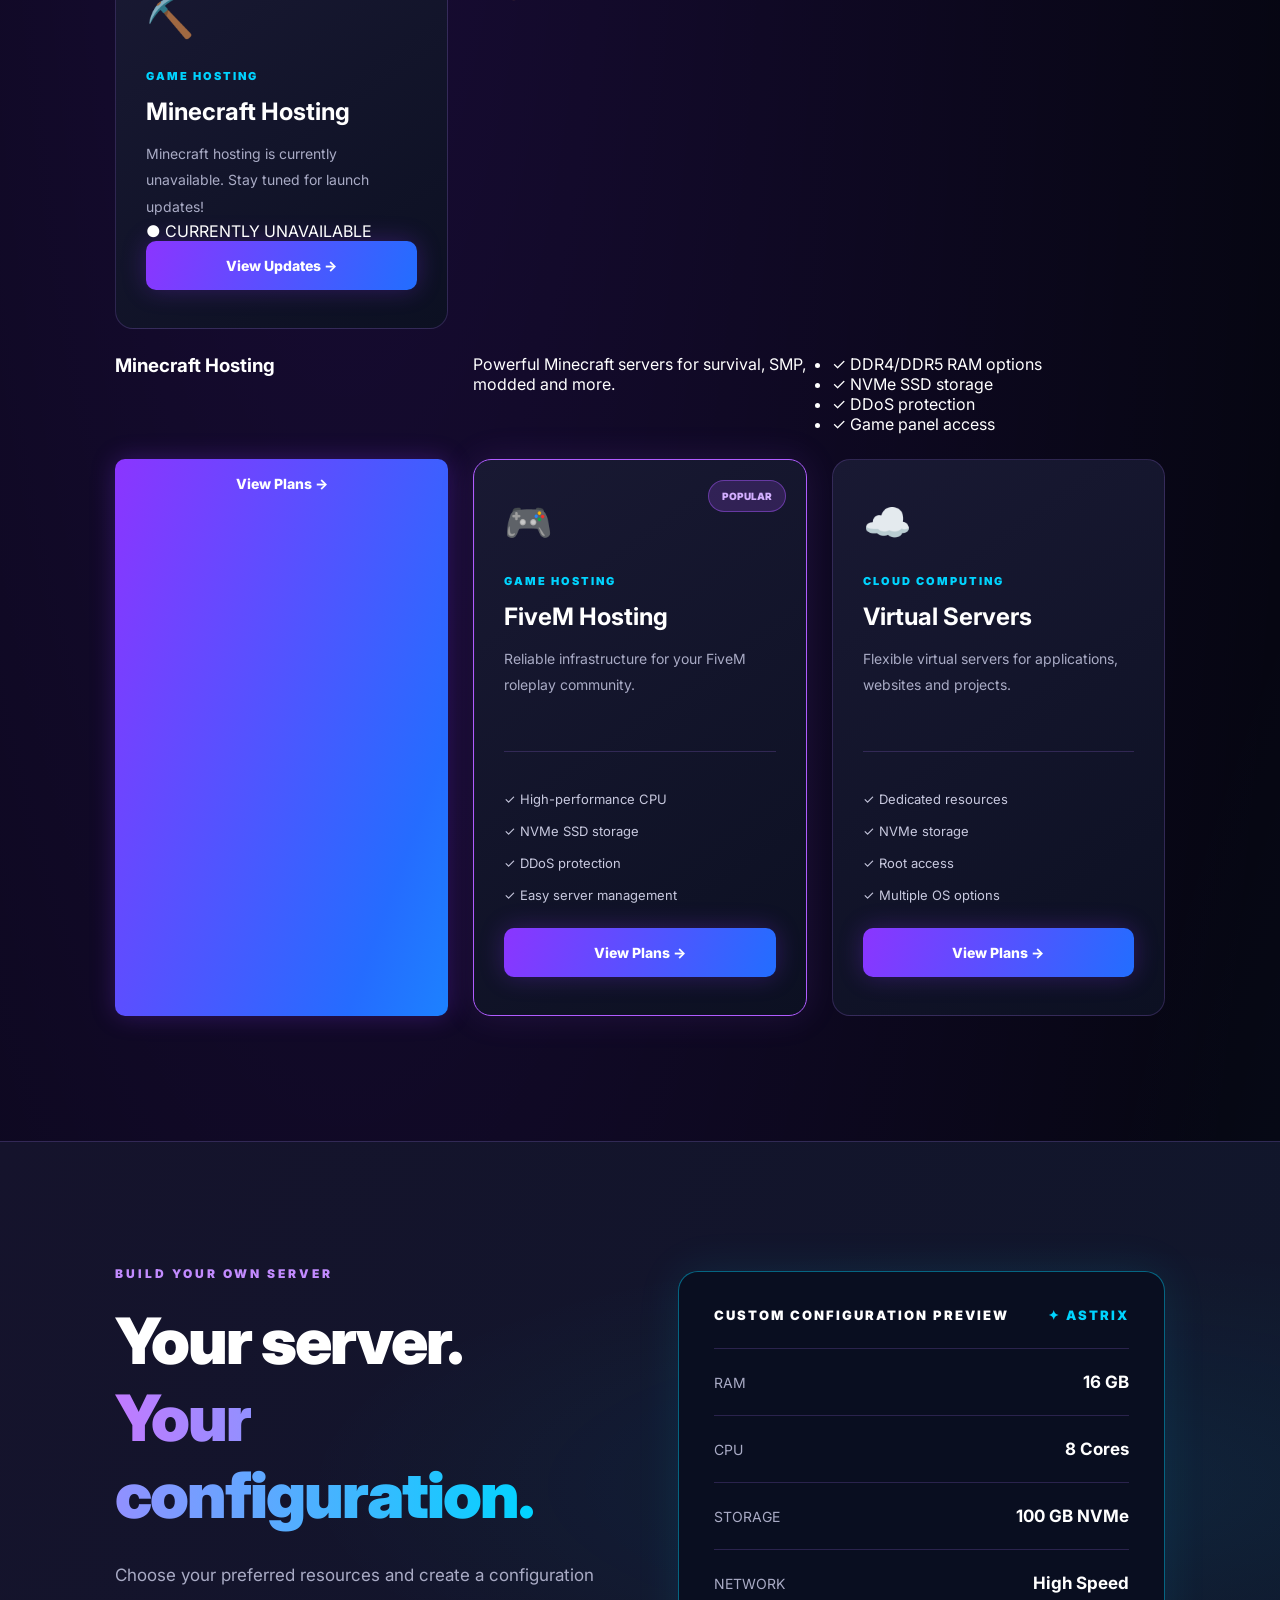
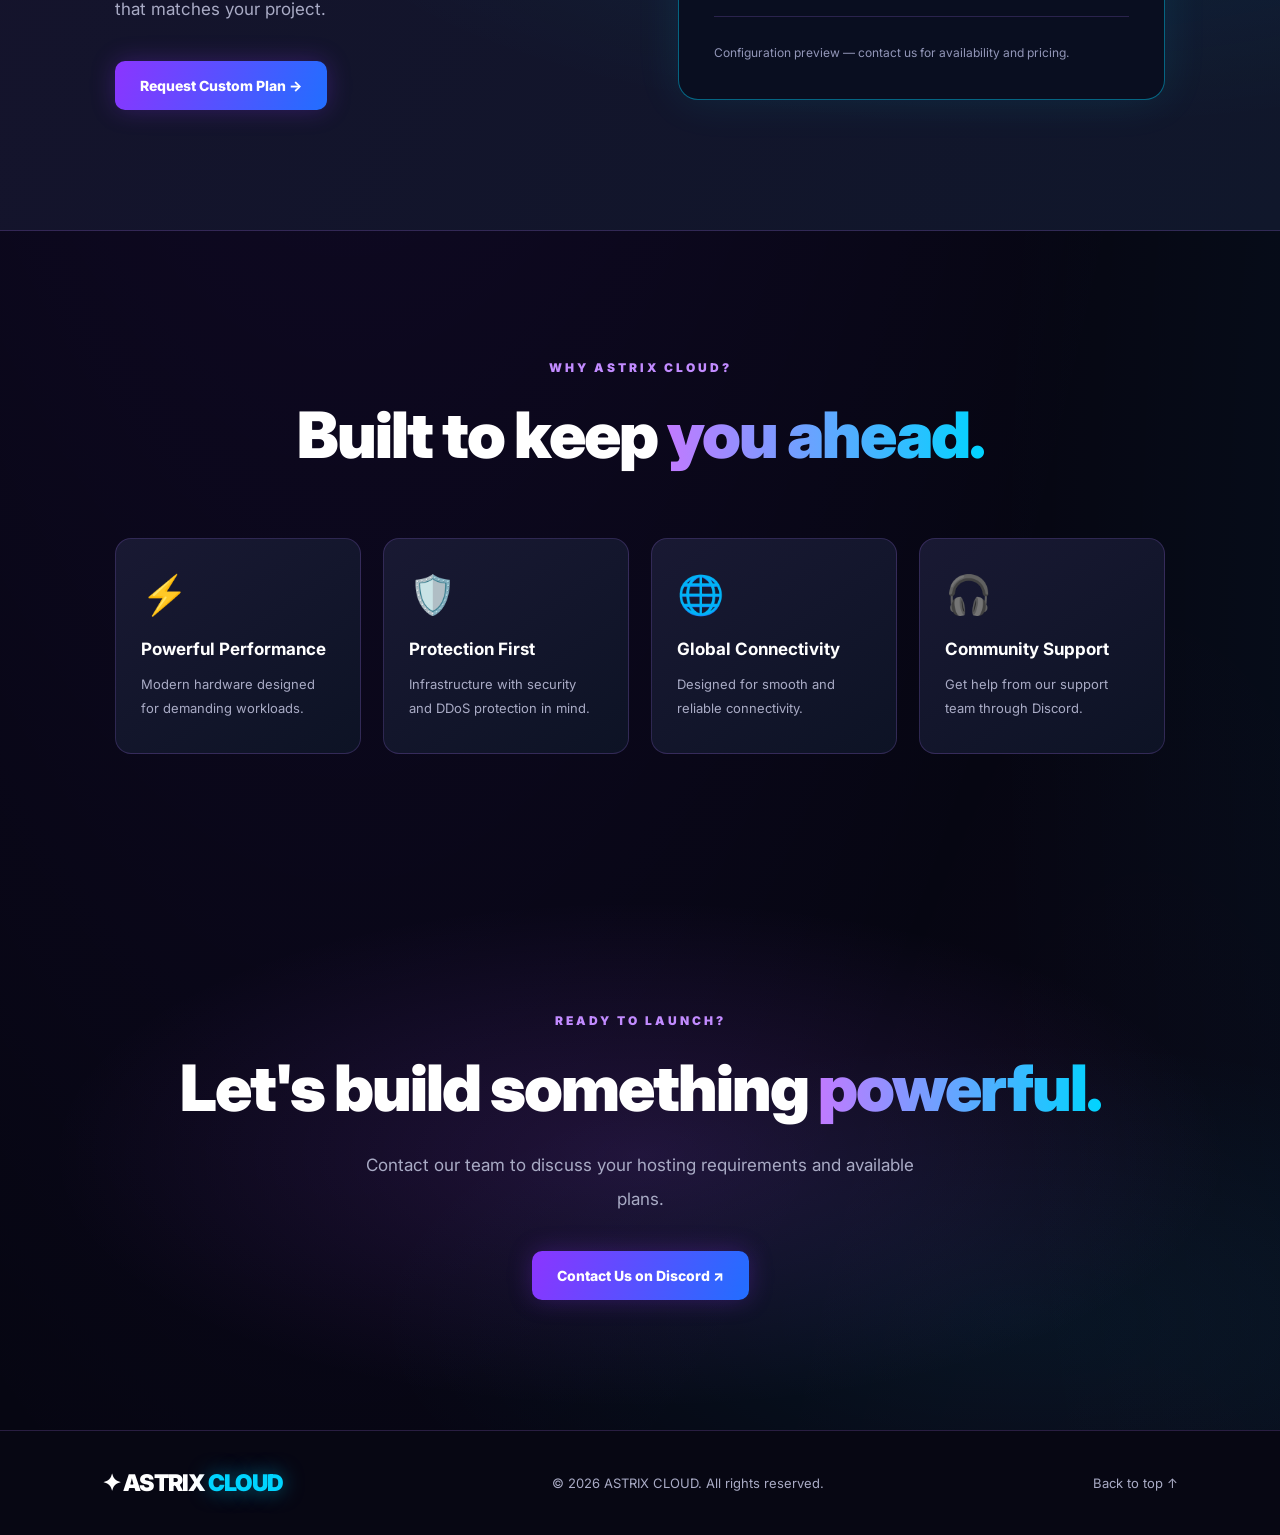
==== commit bb1edb9b: "Update index.html" ====
--- a/index.html
+++ b/index.html
@@ -97,7 +97,16 @@
 
   <div class="plans">
 
-    <article class="plan">
+    
+<article class="plan">
+  <div class="plan-icon">⛏️</div>
+  <span class="plan-type">GAME HOSTING</span>
+  <h3>Minecraft Hosting</h3>
+  <p>Minecraft hosting is currently unavailable. Stay tuned for launch updates!</p>
+  <span class="unavailable">● CURRENTLY UNAVAILABLE</span>
+  <a href="minecraft.html" class="plan-btn">View Updates →</a>
+</article>
+
       <div class="plan-icon">⛏️</div>
       <span class="plan-type">GAME HOSTING</span>
       <h3>Minecraft Hosting</h3>
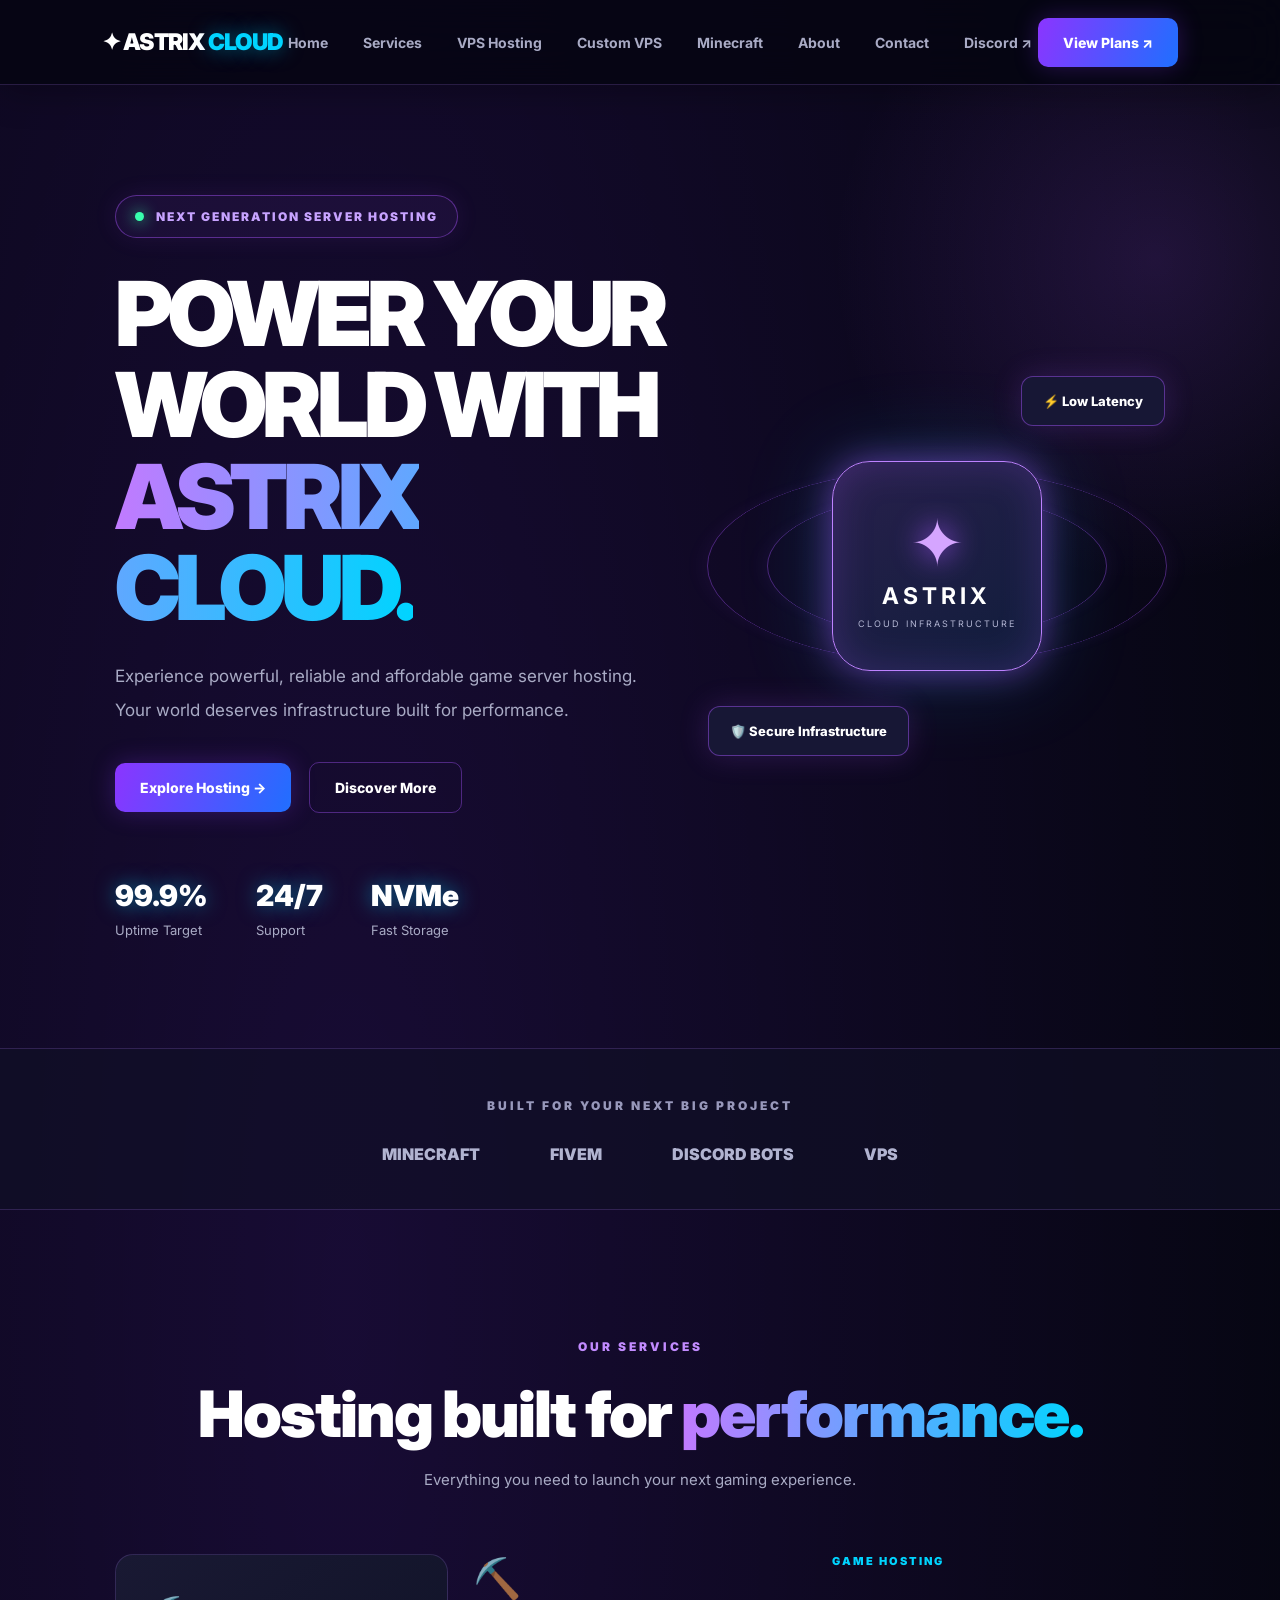
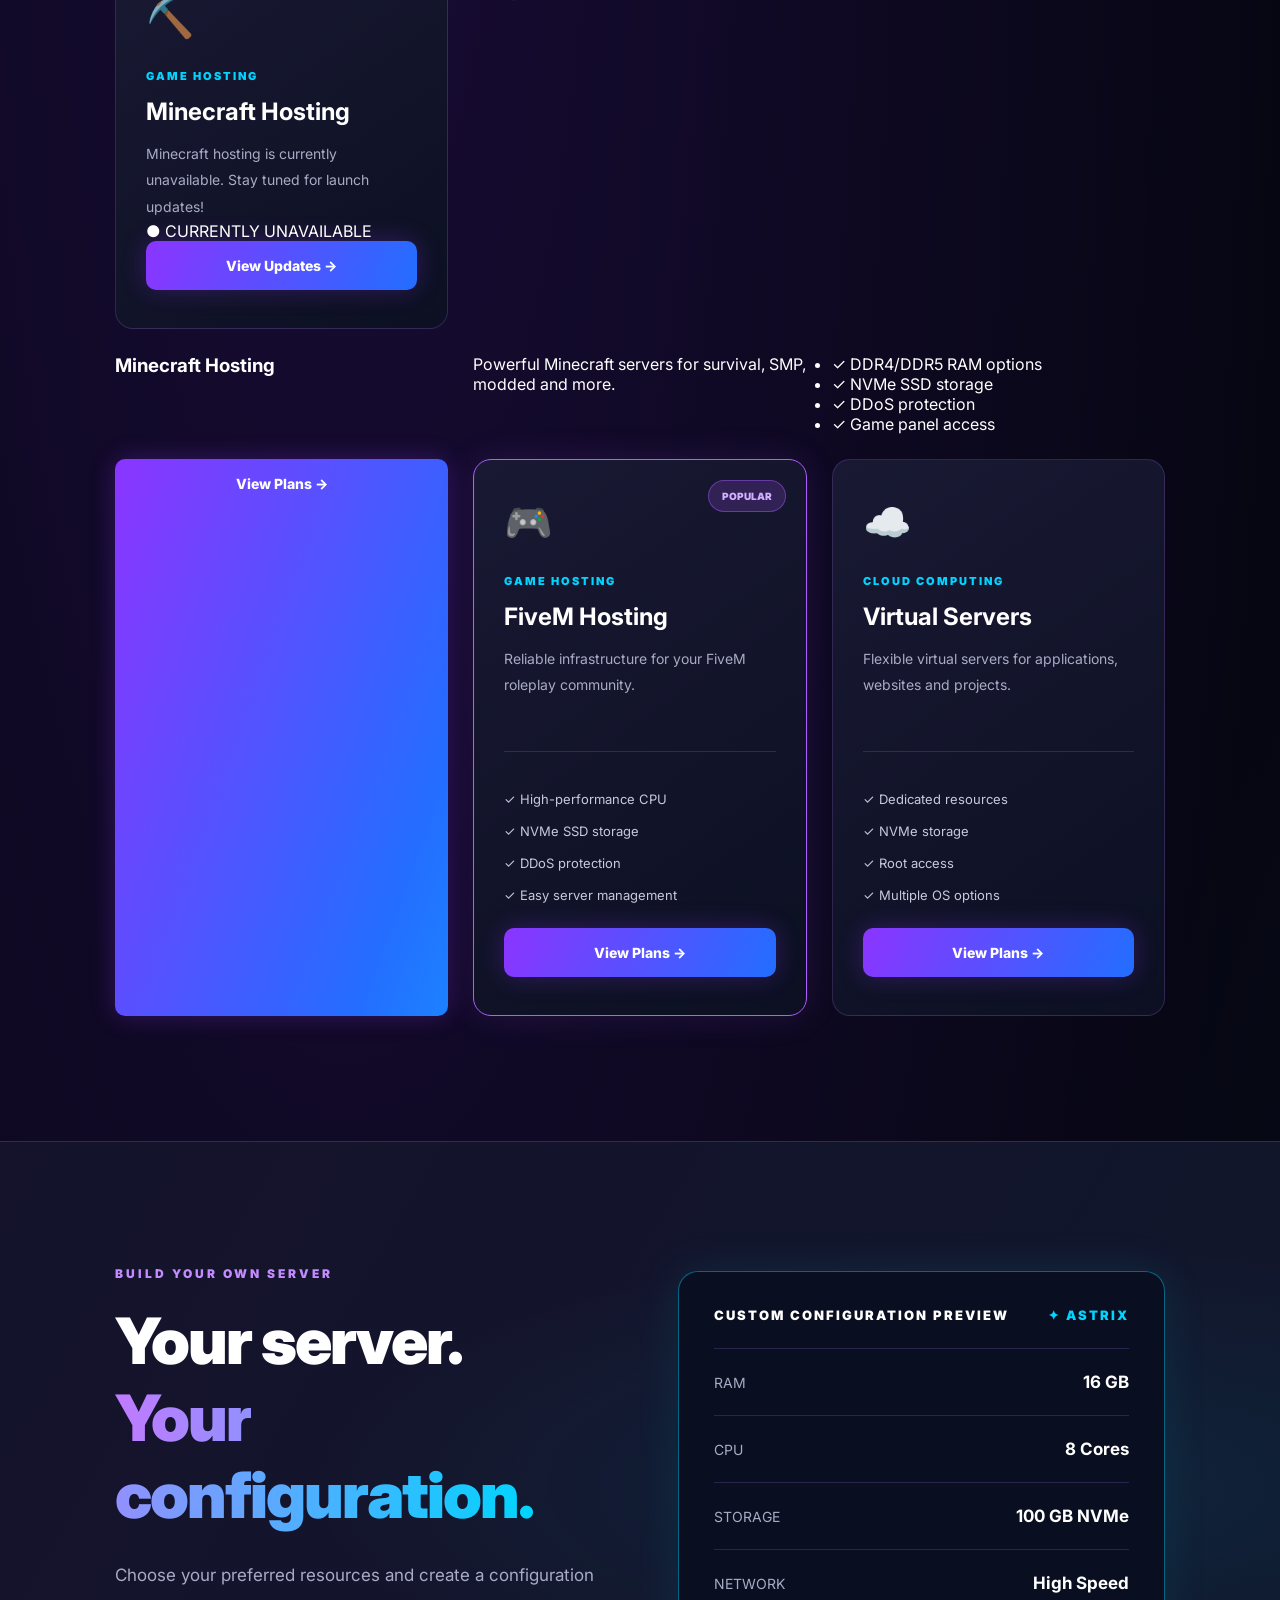
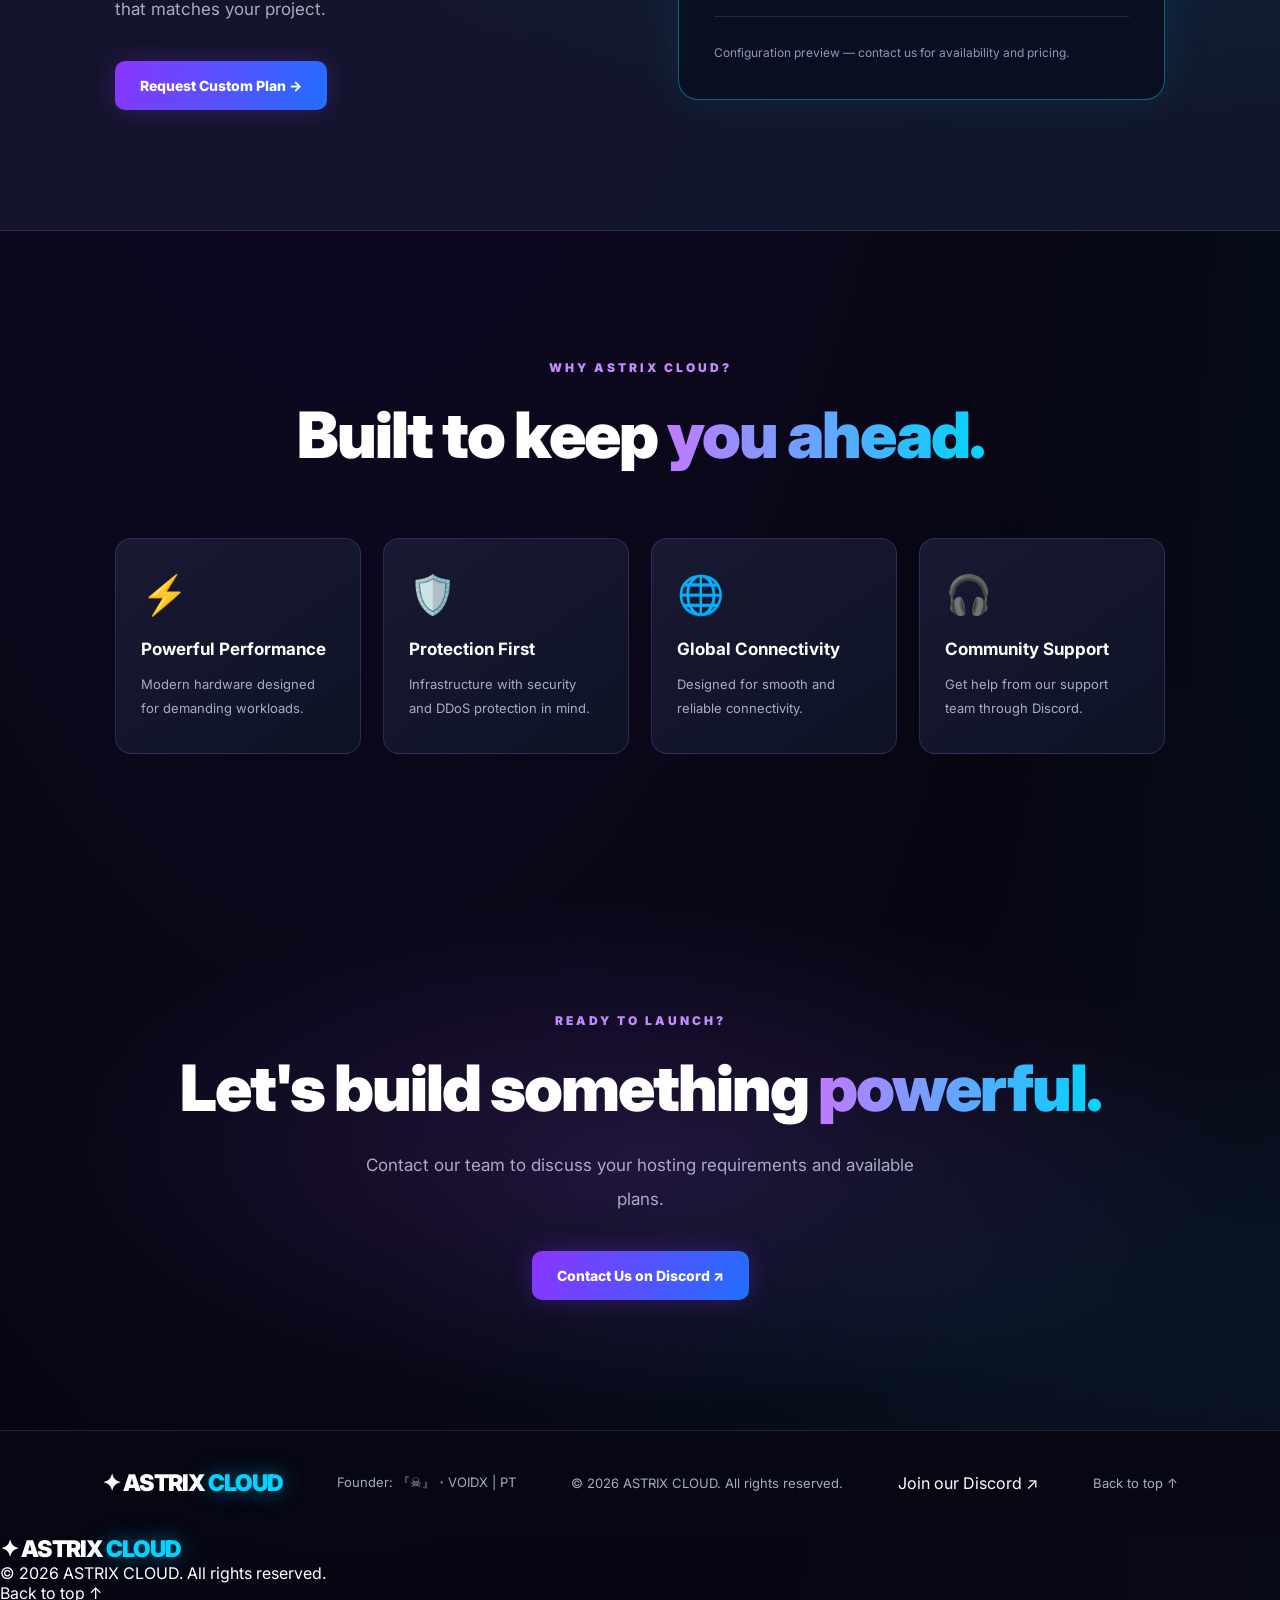
==== commit 3f959c04: "Update index.html" ====
--- a/index.html
+++ b/index.html
@@ -236,7 +236,28 @@
 
 </main>
 
+
 <footer>
+  <a href="index.html" class="logo">✦ ASTRIX <span>CLOUD</span></a>
+
+  <p>
+    Founder:
+    <a href="https://discord.com/channels/@me/1573220129108664345"
+       target="_blank" rel="noopener noreferrer">
+      『☠』・VOIDX | PT
+    </a>
+  </p>
+
+  <p>© 2026 ASTRIX CLOUD. All rights reserved.</p>
+
+  <a href="https://discord.gg/SZn3gCpNH"
+     target="_blank" rel="noopener noreferrer">
+    Join our Discord ↗
+  </a>
+
+  <a href="#home">Back to top ↑</a>
+</footer>
+
   <a href="#home" class="logo">✦ ASTRIX <span>CLOUD</span></a>
   <p>© 2026 ASTRIX CLOUD. All rights reserved.</p>
   <a href="#home">Back to top ↑</a>
